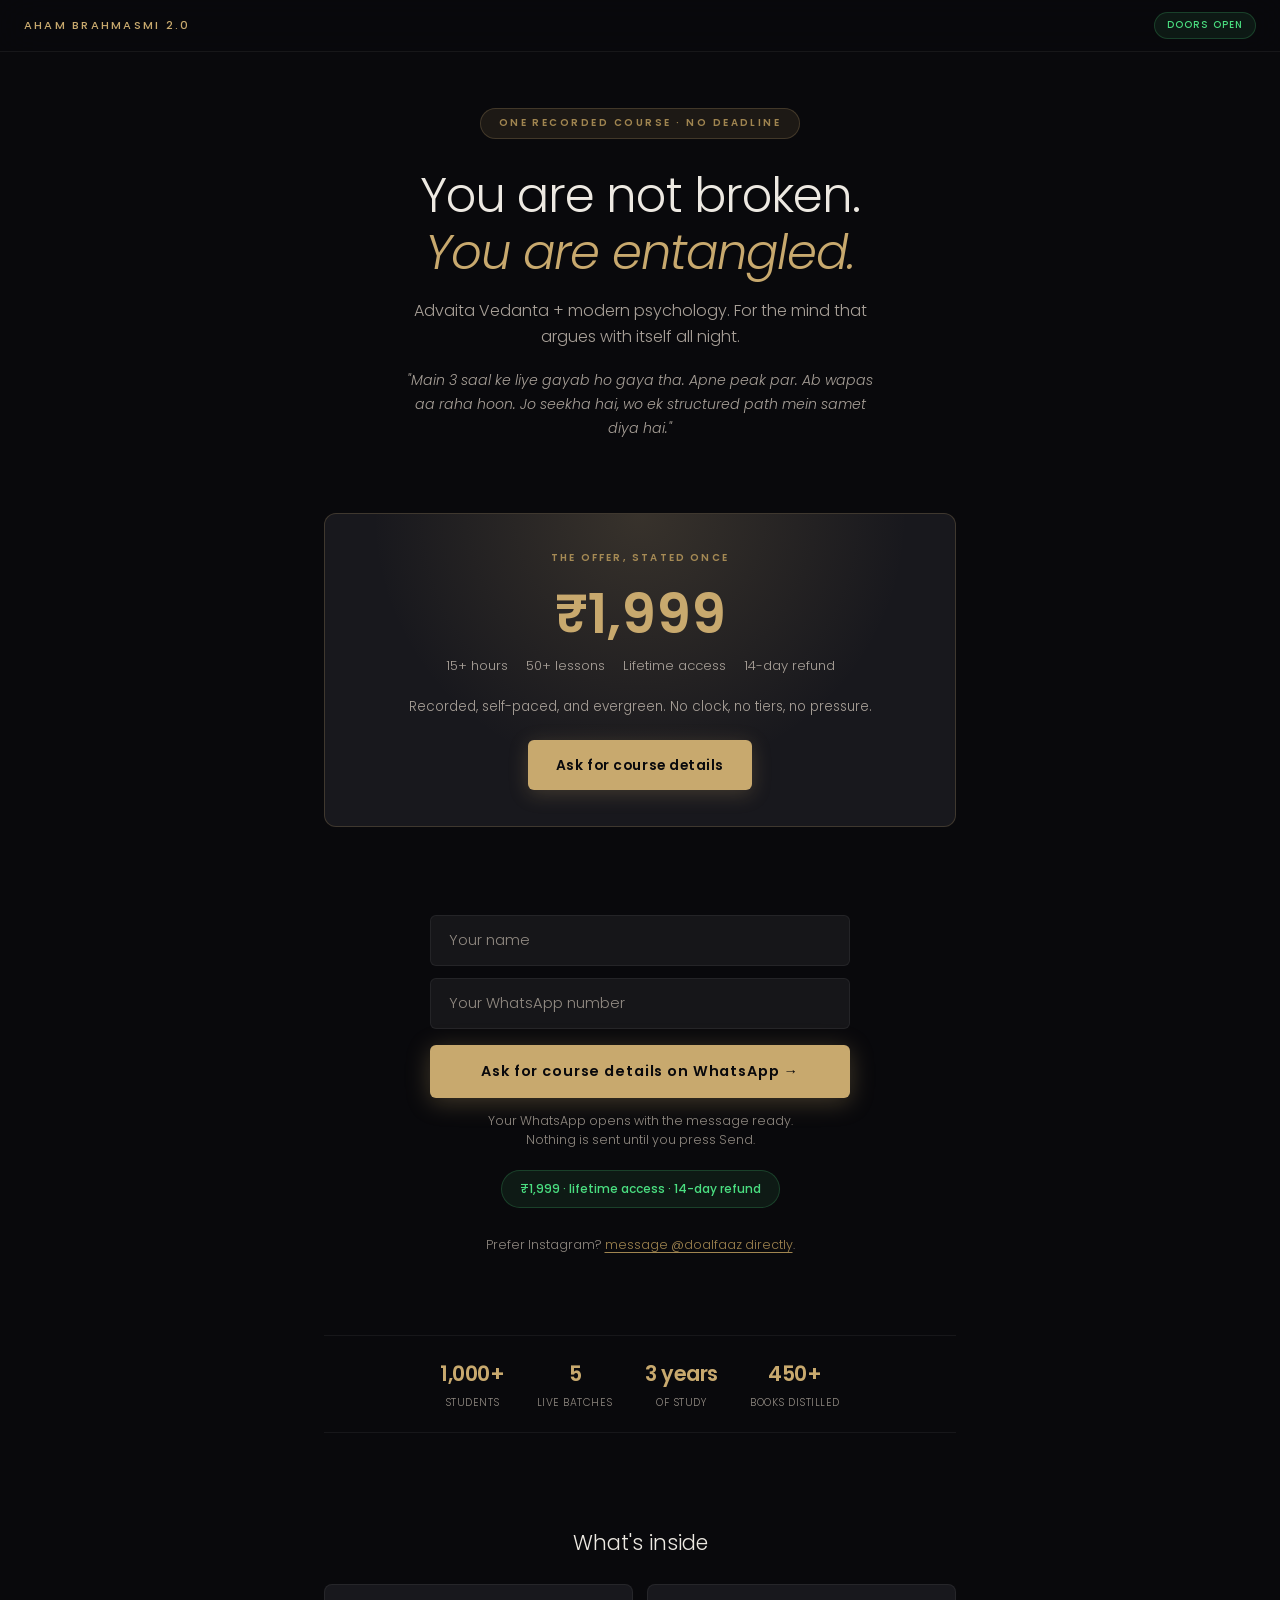
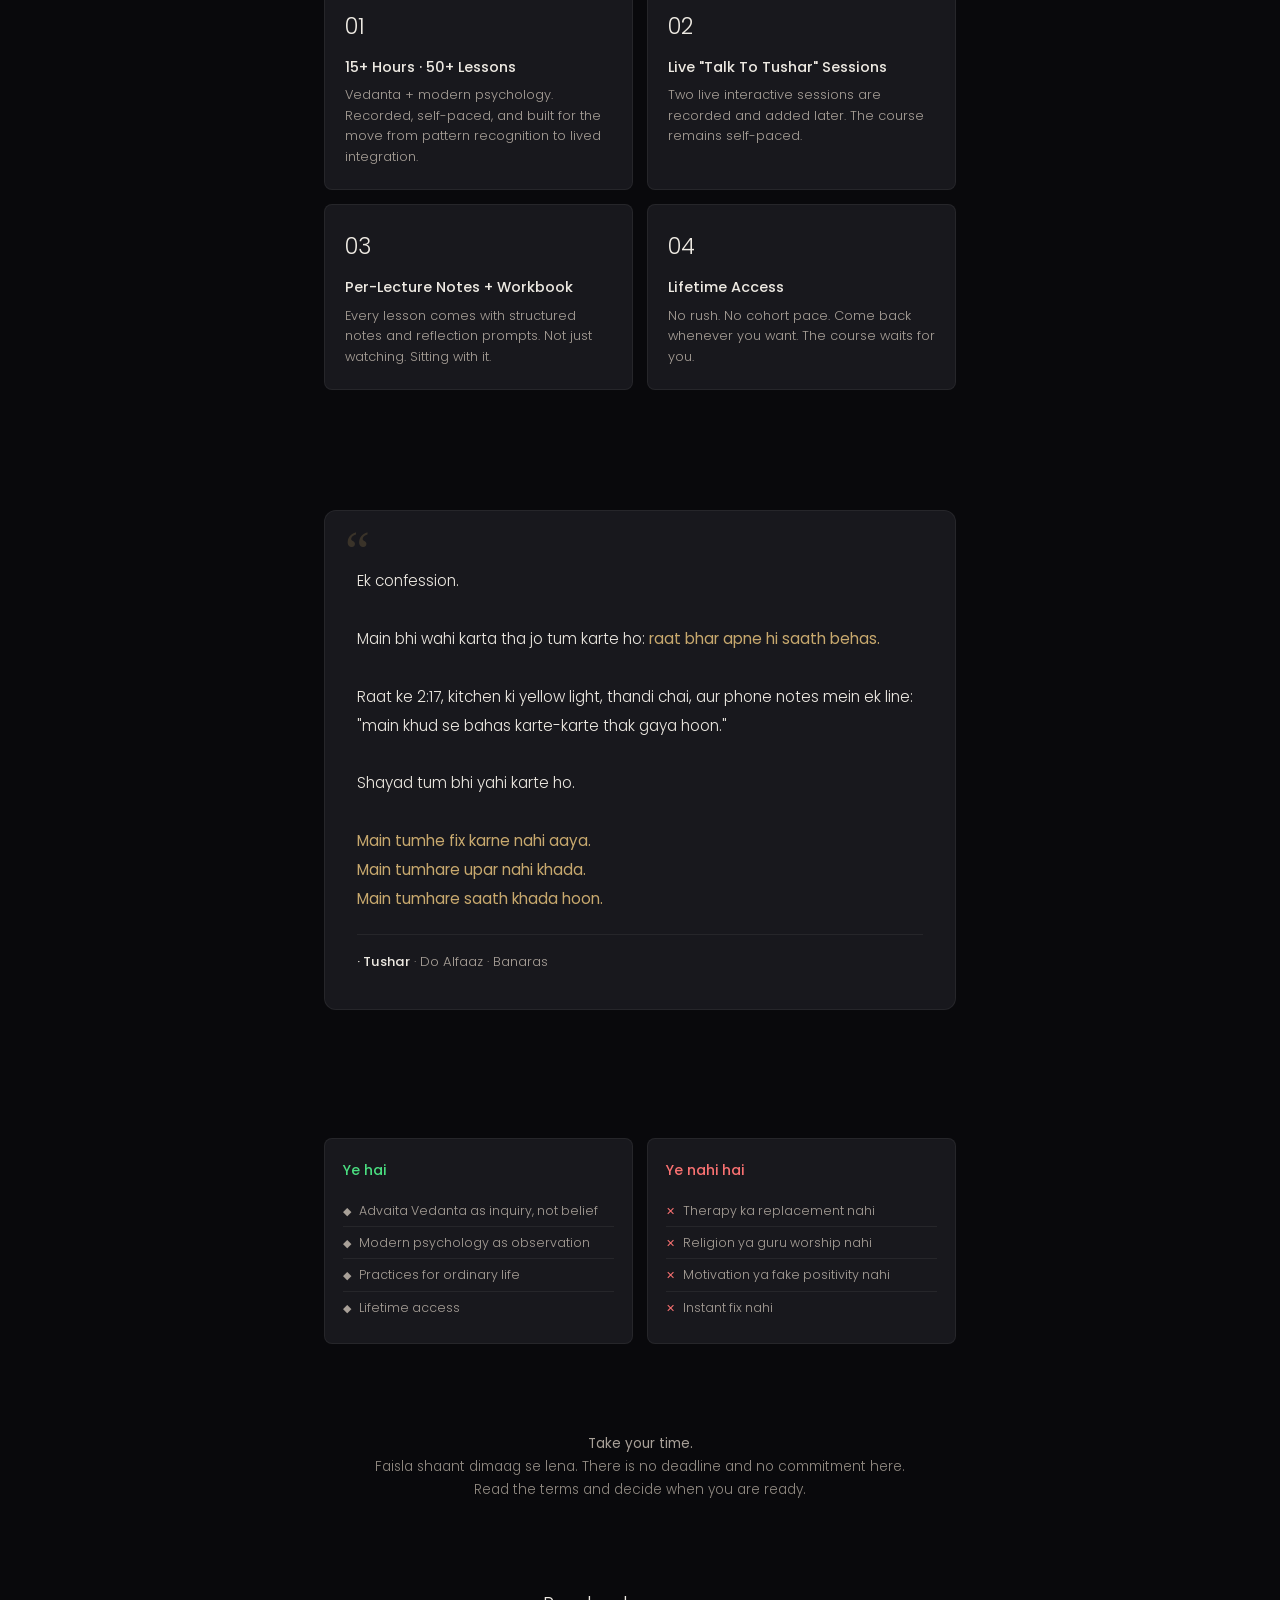
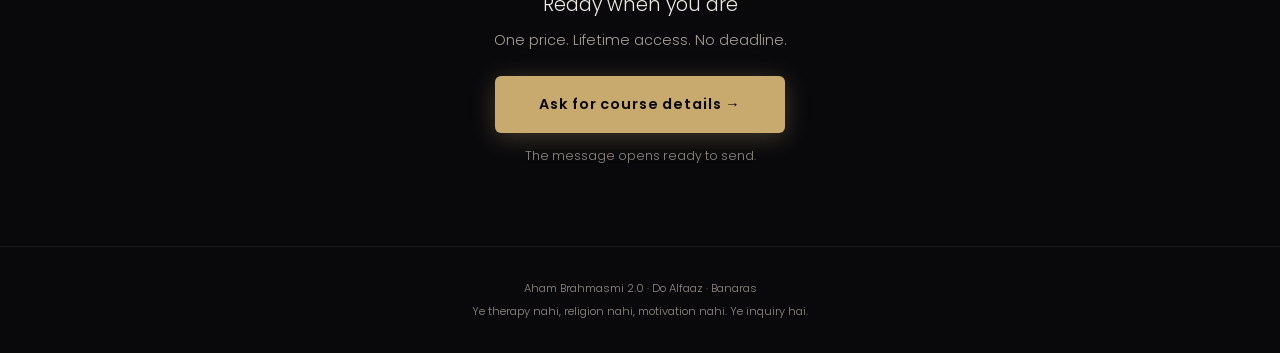
==== ab2-waitlist.html @ df3105c6 "build(phone): sync batch-3 motivation + rail families + hunt fixes from CE build 202609180130 (7ac88" ====
<!DOCTYPE html>
<html lang="en">
<head>
<meta charset="UTF-8">
<meta name="viewport" content="width=device-width, initial-scale=1.0, viewport-fit=cover">
<title>Aham Brahmasmi 2.0 · recorded course</title>
<meta name="description" content="A recorded course on the gap between knowing and doing. ₹1,999 once, lifetime access, 14-day refund, no deadline.">
<meta property="og:type" content="website">
<meta property="og:title" content="Aham Brahmasmi 2.0 · recorded course">
<meta property="og:description" content="A recorded course on the gap between knowing and doing. ₹1,999 once, lifetime access, 14-day refund, no deadline.">
<meta property="og:image" content="https://doalfaaz.github.io/content-review/apple-touch-icon.png">
<meta name="twitter:card" content="summary_large_image">
<meta name="twitter:image" content="https://doalfaaz.github.io/content-review/apple-touch-icon.png">
<meta name="theme-color" content="#09090c">
<link rel="icon" href="favicon.png">
<link rel="apple-touch-icon" href="apple-touch-icon.png">
<link rel="preconnect" href="https://fonts.googleapis.com">
<link rel="preconnect" href="https://fonts.gstatic.com" crossorigin>
<link href="https://fonts.googleapis.com/css2?family=Poppins:wght@300;400;500;600;700&family=Noto+Sans+Devanagari:wght@400;600&display=swap" rel="stylesheet">
<style>
:root {
  --bg: #09090c; --bg2: #0f1014; --bg3: #161619; --bg4: #1c1c21;
  --surface: #18181d; --surface2: #1e1e24;
  --gold: #c8a96e; --gold-dim: #a08550; --gold-pale: #e8d5a8;
  --gold-glow: rgba(200,169,110,0.10); --gold-glow2: rgba(200,169,110,0.18);
  --green: #4ade80; --green-bg: rgba(74,222,128,0.08);
  --text: #ede9e2; --text2: #a8a098; --text3: #918a82;
  --border: rgba(255,255,255,0.06); --border-gold: rgba(200,169,110,0.22);
  --radius: 8px; --radius-lg: 12px;
  --sans: 'Poppins', -apple-system, BlinkMacSystemFont, sans-serif;
}
*, *::before, *::after { box-sizing: border-box; margin: 0; padding: 0; }
html { scroll-behavior: smooth; }
body {
  background: var(--bg); color: var(--text);
  font-family: var(--sans); font-size: 15px; font-weight: 300;
  line-height: 1.7; min-height: 100vh; overflow-x: hidden;
  -webkit-font-smoothing: antialiased;
}
a { color: var(--gold); text-decoration: none; }
.container { max-width: 680px; margin: 0 auto; padding: 0 24px; }

/* NAV */
.nav {
  position: sticky; top: 0; z-index: 100;
  background: rgba(9,9,12,0.92); backdrop-filter: blur(20px) saturate(180%);
  border-bottom: 1px solid var(--border); height: 52px;
  display: flex; align-items: center; justify-content: space-between; padding: 0 24px;
}
.nav-brand { font-size: 0.7rem; font-weight: 500; color: var(--gold); letter-spacing: 0.2em; text-transform: uppercase; }
.nav-status {
  font-size: 0.6rem; font-weight: 500; color: var(--green); letter-spacing: 0.1em;
  text-transform: uppercase; padding: 4px 12px; border: 1px solid rgba(74,222,128,0.2);
  border-radius: 100px; background: var(--green-bg);
}

/* HERO */
.hero { padding: 56px 0 32px; text-align: center; }
.hero-eyebrow {
  display: inline-block; font-size: 0.62rem; font-weight: 600;
  letter-spacing: 0.25em; text-transform: uppercase; color: var(--gold-dim);
  margin-bottom: 28px; padding: 6px 18px; border: 1px solid var(--border-gold);
  border-radius: 100px; background: var(--gold-glow);
}
.hero h1 {
  font-size: clamp(2rem, 5vw, 3rem); font-weight: 300; letter-spacing: -0.02em;
  line-height: 1.2; margin-bottom: 16px;
}
.hero h1 em { font-style: italic; color: var(--gold); }
.hero-sub { font-size: 1rem; color: var(--text2); max-width: 500px; margin: 0 auto 20px; line-height: 1.6; }
.hero-voice {
  font-size: 0.88rem; color: var(--text2); max-width: 480px; margin: 0 auto;
  font-style: italic; line-height: 1.7;
}

/* OFFER */
.offer-section { padding: 40px 0; }
.offer-card {
  background: var(--surface); border: 1px solid var(--border-gold);
  border-radius: var(--radius-lg); padding: 36px 32px; text-align: center;
  position: relative; overflow: hidden;
}
.offer-card::before {
  content: ''; position: absolute; inset: 0;
  background: radial-gradient(ellipse at 50% 0%, var(--gold-glow2) 0%, transparent 60%);
  pointer-events: none;
}
.offer-label {
  font-size: 0.62rem; font-weight: 600; letter-spacing: 0.22em;
  text-transform: uppercase; color: var(--gold-dim); margin-bottom: 20px;
}
.offer-facts { display:flex; flex-wrap:wrap; justify-content:center; gap:8px 18px; position:relative; }
.offer-facts span { color:var(--text2); font-size:.82rem; }
.offer-price { position:relative; margin:6px 0 14px; font-size:clamp(2.2rem,8vw,3.4rem); line-height:1; color:var(--gold); font-weight:600; font-variant-numeric:tabular-nums; }
.offer-note { position:relative; color:var(--text2); font-size:.84rem; margin-top:18px; }
.offer-cta { position:relative; display:inline-flex; align-items:center; justify-content:center; min-height:50px; margin-top:22px; padding:0 28px; border-radius:6px; background:var(--gold); color:var(--bg); font-size:.86rem; font-weight:600; letter-spacing:.04em; box-shadow:0 4px 20px rgba(200,169,110,.24); }
.offer-cta:focus-visible,.cta-main:focus-visible { outline:3px solid var(--gold-pale); outline-offset:3px; }

/* WAITLIST CTA */
.cta-section { padding: 48px 0; text-align: center; }
.cta-main {
  display: inline-block; padding: 16px 44px; background: var(--gold); color: var(--bg);
  font-family: var(--sans); font-size: 0.9rem; font-weight: 600;
  letter-spacing: 0.06em; border: none; border-radius: 6px; cursor: pointer;
  transition: transform 0.15s, box-shadow 0.2s;
  box-shadow: 0 4px 24px rgba(200,169,110,0.3);
  text-decoration: none;
}
.cta-main:hover { transform: translateY(-2px); box-shadow: 0 8px 32px rgba(200,169,110,0.4); opacity: 1; }
.cta-sub { font-size: 0.78rem; color: var(--text3); margin-top: 14px; line-height: 1.5; }
.cta-promise {
  display: inline-flex; align-items: center; gap: 8px; margin-top: 20px;
  padding: 8px 18px; border: 1px solid rgba(74,222,128,0.2);
  border-radius: 100px; background: var(--green-bg);
  font-size: 0.75rem; font-weight: 500; color: var(--green);
}

/* CAPTURE FORM — name + WhatsApp number -> wa.me deep link */
.capture-form { max-width: 420px; margin: 0 auto; display: flex; flex-direction: column; gap: 12px; }
.capture-form input {
  width: 100%; padding: 14px 18px; background: var(--bg3); color: var(--text);
  border: 1px solid var(--border); border-radius: 6px;
  font-family: var(--sans); font-size: 0.92rem; font-weight: 300;
  outline: none; transition: border-color 0.15s;
}
.capture-form input:focus { border-color: var(--gold-dim); }
.capture-form input::placeholder { color: var(--text3); }
.capture-form .cta-main { width: 100%; margin-top: 4px; }
.sr-only { position:absolute; width:1px; height:1px; padding:0; margin:-1px; overflow:hidden; clip:rect(0,0,0,0); white-space:nowrap; border:0; }
.capture-or {
  margin-top: 26px; font-size: 0.78rem; color: var(--text3);
}
.capture-or a { color: var(--gold-dim); text-decoration: underline; text-underline-offset: 3px; }

/* WHAT YOU GET TEASER */
.teaser { padding: 60px 0; }
.teaser-grid { display: grid; grid-template-columns: 1fr 1fr; gap: 14px; margin-top: 24px; }
@media (max-width: 560px) { .teaser-grid { grid-template-columns: 1fr; } }
.teaser-card {
  background: var(--surface); border: 1px solid var(--border);
  border-radius: var(--radius); padding: 22px 20px;
}
.teaser-card .icon { font-size: 1.4rem; margin-bottom: 10px; }
.teaser-card h3 { font-size: 0.9rem; font-weight: 500; margin-bottom: 6px; }
.teaser-card p { font-size: 0.8rem; color: var(--text2); line-height: 1.6; }

/* LETTER (shortened) */
.letter { padding: 60px 0; }
.letter-card {
  background: var(--surface); border: 1px solid var(--border);
  border-radius: var(--radius-lg); padding: 36px 32px;
  position: relative;
}
.letter-card::before {
  content: '\201C'; position: absolute; top: 12px; left: 20px;
  font-size: 3.5rem; color: var(--gold-dim); opacity: 0.25;
  font-family: Georgia, serif; line-height: 1;
}
.letter-text {
  font-size: 0.95rem; line-height: 1.9; color: var(--text);
  white-space: pre-wrap; margin-top: 20px;
}
.letter-text .hl { color: var(--gold); font-weight: 400; }
.letter-sig {
  margin-top: 20px; padding-top: 16px; border-top: 1px solid var(--border);
  font-size: 0.82rem; color: var(--text2);
}
.letter-sig strong { color: var(--text); font-weight: 500; }

/* WHAT IT IS / IS NOT */
.what { padding: 48px 0; }
.what-grid { display: grid; grid-template-columns: 1fr 1fr; gap: 14px; margin-top: 20px; }
@media (max-width: 560px) { .what-grid { grid-template-columns: 1fr; } }
.what-card {
  background: var(--surface); border: 1px solid var(--border);
  border-radius: var(--radius); padding: 20px 18px;
}
.what-card h3 { font-size: 0.88rem; font-weight: 500; margin-bottom: 12px; }
.what-card ul { list-style: none; }
.what-card li {
  font-size: 0.78rem; color: var(--text2); padding: 5px 0;
  border-top: 1px solid var(--border); display: flex; align-items: flex-start; gap: 8px;
}
.what-card li:first-child { border-top: none; }
.what-card .ic { flex-shrink: 0; font-size: 0.7rem; margin-top: 2px; }

/* PROOF */
.proof-row {
  display: flex; justify-content: center; gap: 32px; flex-wrap: wrap;
  margin: 32px 0; padding: 20px 0; border-top: 1px solid var(--border);
  border-bottom: 1px solid var(--border);
}
.proof-item { text-align: center; }
.proof-item .num { font-size: 1.3rem; font-weight: 600; color: var(--gold); letter-spacing: -0.02em; }
.proof-item .lbl { font-size: 0.65rem; color: var(--text3); letter-spacing: 0.05em; text-transform: uppercase; margin-top: 2px; }

/* NO-PRESSURE */
.no-pressure {
  text-align: center; padding: 40px 0;
  font-size: 0.85rem; color: var(--text3); line-height: 1.7;
}
.no-pressure strong { color: var(--text2); font-weight: 400; }

/* FOOTER */
footer {
  padding: 32px 0; text-align: center; border-top: 1px solid var(--border);
  font-size: 0.7rem; color: var(--text3);
}

/* ANIMATIONS */
@keyframes fadeUp { from { opacity: 0; transform: translateY(16px); } to { opacity: 1; transform: translateY(0); } }
.fade-up { animation: fadeUp 0.5s ease-out forwards; }
@keyframes pulse { 0%,100% { opacity: 1; } 50% { opacity: 0.7; } }
.pulse { animation: pulse 2.5s ease-in-out infinite; }

@media (prefers-reduced-motion: reduce) {
  .fade-up, .pulse { animation: none; }
  .cta-main, .teaser-card { transition: none; }
}
</style>
</head>
<body>

<!-- NAV -->
<nav class="nav">
  <div class="nav-brand">Aham Brahmasmi 2.0</div>
  <div class="nav-status">Doors open</div>
</nav>

<!-- HERO -->
<section class="hero">
  <div class="container">
    <div class="hero-eyebrow">One recorded course · no deadline</div>
    <h1>You are not broken.<br><em>You are entangled.</em></h1>
    <p class="hero-sub">Advaita Vedanta + modern psychology. For the mind that argues with itself all night.</p>
  <p class="hero-voice">"Main 3 saal ke liye gayab ho gaya tha. Apne peak par. Ab wapas aa raha hoon. Jo seekha hai, wo ek structured path mein samet diya hai."</p>
  </div>
</section>

<!-- OFFER -->
<section class="offer-section">
  <div class="container">
    <div class="offer-card">
      <div class="offer-label">The offer, stated once</div>
      <div class="offer-price">₹1,999</div>
      <div class="offer-facts"><span>15+ hours</span><span>50+ lessons</span><span>Lifetime access</span><span>14-day refund</span></div>
      <p class="offer-note">Recorded, self-paced, and evergreen. No clock, no tiers, no pressure.</p>
      <a class="offer-cta" href="#join">Ask for course details</a>
    </div>
  </div>
</section>

<!-- MAIN CTA — WhatsApp capture -->
<section class="cta-section" id="join">
  <div class="container">
    <form class="capture-form" id="wlForm" autocomplete="on">
      <label class="sr-only" for="wlName">Your name</label>
      <input type="text" id="wlName" name="name" placeholder="Your name" autocomplete="name" required maxlength="60">
      <label class="sr-only" for="wlNum">Your WhatsApp number</label>
      <input type="tel" id="wlNum" name="whatsapp" placeholder="Your WhatsApp number" autocomplete="tel" inputmode="tel" required maxlength="15">
      <button type="submit" class="cta-main">Ask for course details on WhatsApp →</button>
    </form>
    <p class="cta-sub">Your WhatsApp opens with the message ready.<br>Nothing is sent until you press Send.</p>
    <div class="cta-promise">₹1,999 · lifetime access · 14-day refund</div>
    <p class="capture-or">Prefer Instagram? <a href="https://www.instagram.com/doalfaaz/" target="_blank" rel="noopener">message @doalfaaz directly</a>.</p>
  </div>
</section>

<!-- PROOF -->
<div class="container">
  <div class="proof-row">
    <div class="proof-item"><div class="num">1,000+</div><div class="lbl">Students</div></div>
    <div class="proof-item"><div class="num">5</div><div class="lbl">Live Batches</div></div>
    <div class="proof-item"><div class="num">3 years</div><div class="lbl">Of Study</div></div>
    <div class="proof-item"><div class="num">450+</div><div class="lbl">Books Distilled</div></div>
  </div>
</div>

<!-- WHAT YOU GET (teaser, no price) -->
<section class="teaser">
  <div class="container">
    <div style="text-align:center;margin-bottom:8px">
      <h2 style="font-size:1.3rem;font-weight:300">What's inside</h2>
    </div>
    <div class="teaser-grid">
      <div class="teaser-card">
        <div class="icon" aria-hidden="true">01</div>
        <h3>15+ Hours · 50+ Lessons</h3>
        <p>Vedanta + modern psychology. Recorded, self-paced, and built for the move from pattern recognition to lived integration.</p>
      </div>
      <div class="teaser-card">
        <div class="icon" aria-hidden="true">02</div>
        <h3>Live "Talk To Tushar" Sessions</h3>
        <p>Two live interactive sessions are recorded and added later. The course remains self-paced.</p>
      </div>
      <div class="teaser-card">
        <div class="icon" aria-hidden="true">03</div>
        <h3>Per-Lecture Notes + Workbook</h3>
        <p>Every lesson comes with structured notes and reflection prompts. Not just watching. Sitting with it.</p>
      </div>
      <div class="teaser-card">
        <div class="icon" aria-hidden="true">04</div>
        <h3>Lifetime Access</h3>
        <p>No rush. No cohort pace. Come back whenever you want. The course waits for you.</p>
      </div>
    </div>
  </div>
</section>

<!-- PERSONAL LETTER (shortened) -->
<section class="letter">
  <div class="container">
    <div class="letter-card">
      <div class="letter-text">Ek confession.

Main bhi wahi karta tha jo tum karte ho: <span class="hl">raat bhar apne hi saath behas.</span>

Raat ke 2:17, kitchen ki yellow light, thandi chai, aur phone notes mein ek line:
"main khud se bahas karte-karte thak gaya hoon."

Shayad tum bhi yahi karte ho.

<span class="hl">Main tumhe fix karne nahi aaya.
Main tumhare upar nahi khada.
Main tumhare saath khada hoon.</span></div>
      <div class="letter-sig"><strong>· Tushar</strong> · Do Alfaaz · Banaras</div>
    </div>
  </div>
</section>

<!-- WHAT IT IS / IS NOT -->
<section class="what">
  <div class="container">
    <div class="what-grid">
      <div class="what-card">
        <h3 style="color:var(--green)">Ye hai</h3>
        <ul>
          <li><span class="ic">◆</span> Advaita Vedanta as inquiry, not belief</li>
          <li><span class="ic">◆</span> Modern psychology as observation</li>
          <li><span class="ic">◆</span> Practices for ordinary life</li>
          <li><span class="ic">◆</span> Lifetime access</li>
        </ul>
      </div>
      <div class="what-card">
        <h3 style="color:#f87171">Ye nahi hai</h3>
        <ul>
          <li><span class="ic" style="color:#f87171">✕</span> Therapy ka replacement nahi</li>
          <li><span class="ic" style="color:#f87171">✕</span> Religion ya guru worship nahi</li>
          <li><span class="ic" style="color:#f87171">✕</span> Motivation ya fake positivity nahi</li>
          <li><span class="ic" style="color:#f87171">✕</span> Instant fix nahi</li>
        </ul>
      </div>
    </div>
  </div>
</section>

<!-- NO PRESSURE -->
<div class="no-pressure">
  <div class="container">
    <strong>Take your time.</strong><br>
    Faisla shaant dimaag se lena. There is no deadline and no commitment here.<br>
    Read the terms and decide when you are ready.
  </div>
</div>

<!-- FINAL CTA -->
<section class="cta-section" style="padding-bottom:80px">
  <div class="container">
    <h2 style="font-size:1.2rem;font-weight:300;margin-bottom:6px">Ready when you are</h2>
    <p style="color:var(--text2);margin-bottom:24px;font-size:0.9rem">One price. Lifetime access. No deadline.</p>
    <a href="#join" class="cta-main">Ask for course details →</a>
    <p class="cta-sub">The message opens ready to send.</p>
  </div>
</section>

<footer>
  <div class="container">
    <p>Aham Brahmasmi 2.0 · Do Alfaaz · Banaras</p>
    <p style="margin-top:4px">Ye therapy nahi, religion nahi, motivation nahi. Ye inquiry hai.</p>
  </div>
</footer>

<script>
(function(){
  "use strict";


  // WhatsApp capture: name + number -> wa.me deep link.
  // The visitor's own WhatsApp opens with the join message pre-filled to
  // Tushar's number; hitting send delivers name + number in one message.
  // This local-first handoff opens WhatsApp; nothing is sent until the visitor submits it.
  var WL_NUMBER = '919179222991'; // Tushar's WhatsApp in international wa.me format
  var form = document.getElementById('wlForm');
  if (form) {
    form.addEventListener('submit', function(e){
      e.preventDefault();
      var name = (document.getElementById('wlName').value || '').trim();
      var num  = (document.getElementById('wlNum').value || '').replace(/[^\d]/g, '');
      if (num.length < 10) { document.getElementById('wlNum').focus(); return; }
      var msg = 'Interested in Aham Brahmasmi 2.0\n'
              + 'Name: ' + name + '\n'
              + 'WhatsApp: ' + num + '\n\n'
              + 'Please send me the course details.';
      window.location.href = 'https://wa.me/' + WL_NUMBER + '?text=' + encodeURIComponent(msg);
    });
  }

})();
</script>
</body>
</html>
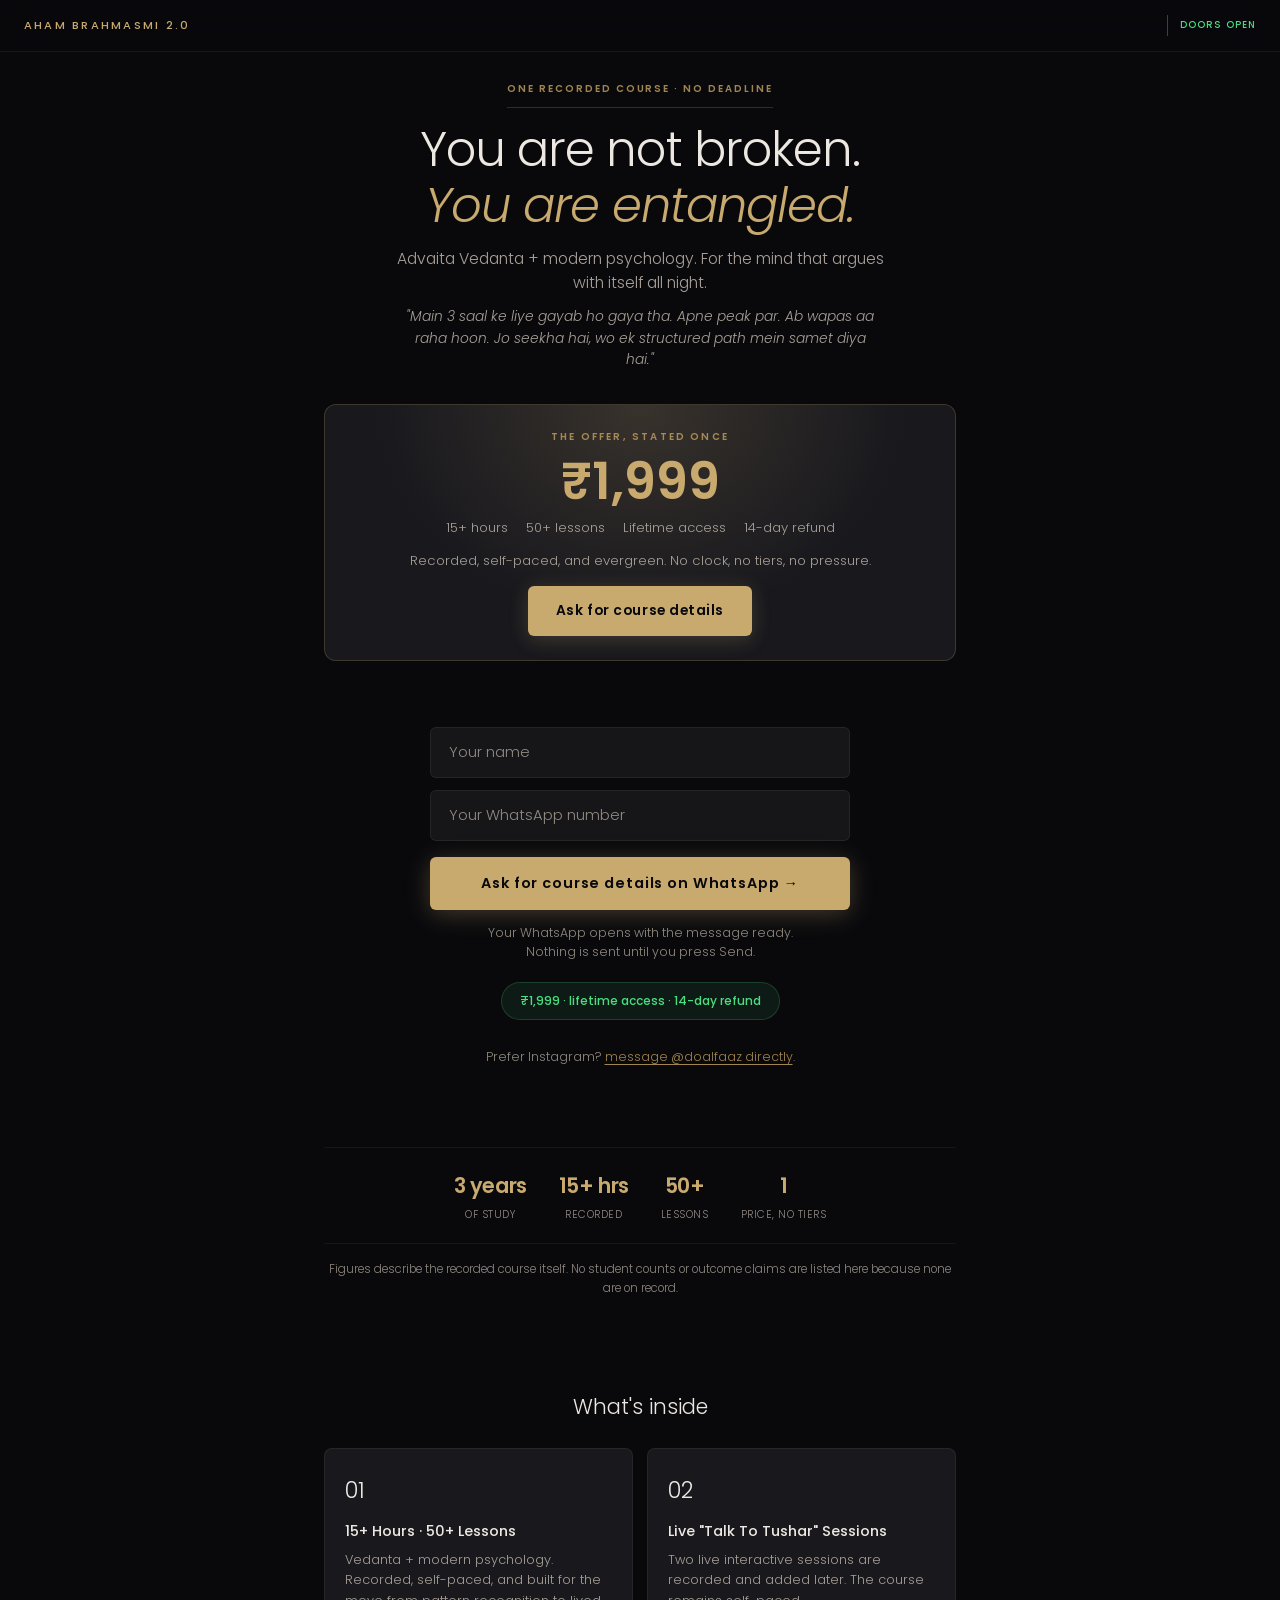
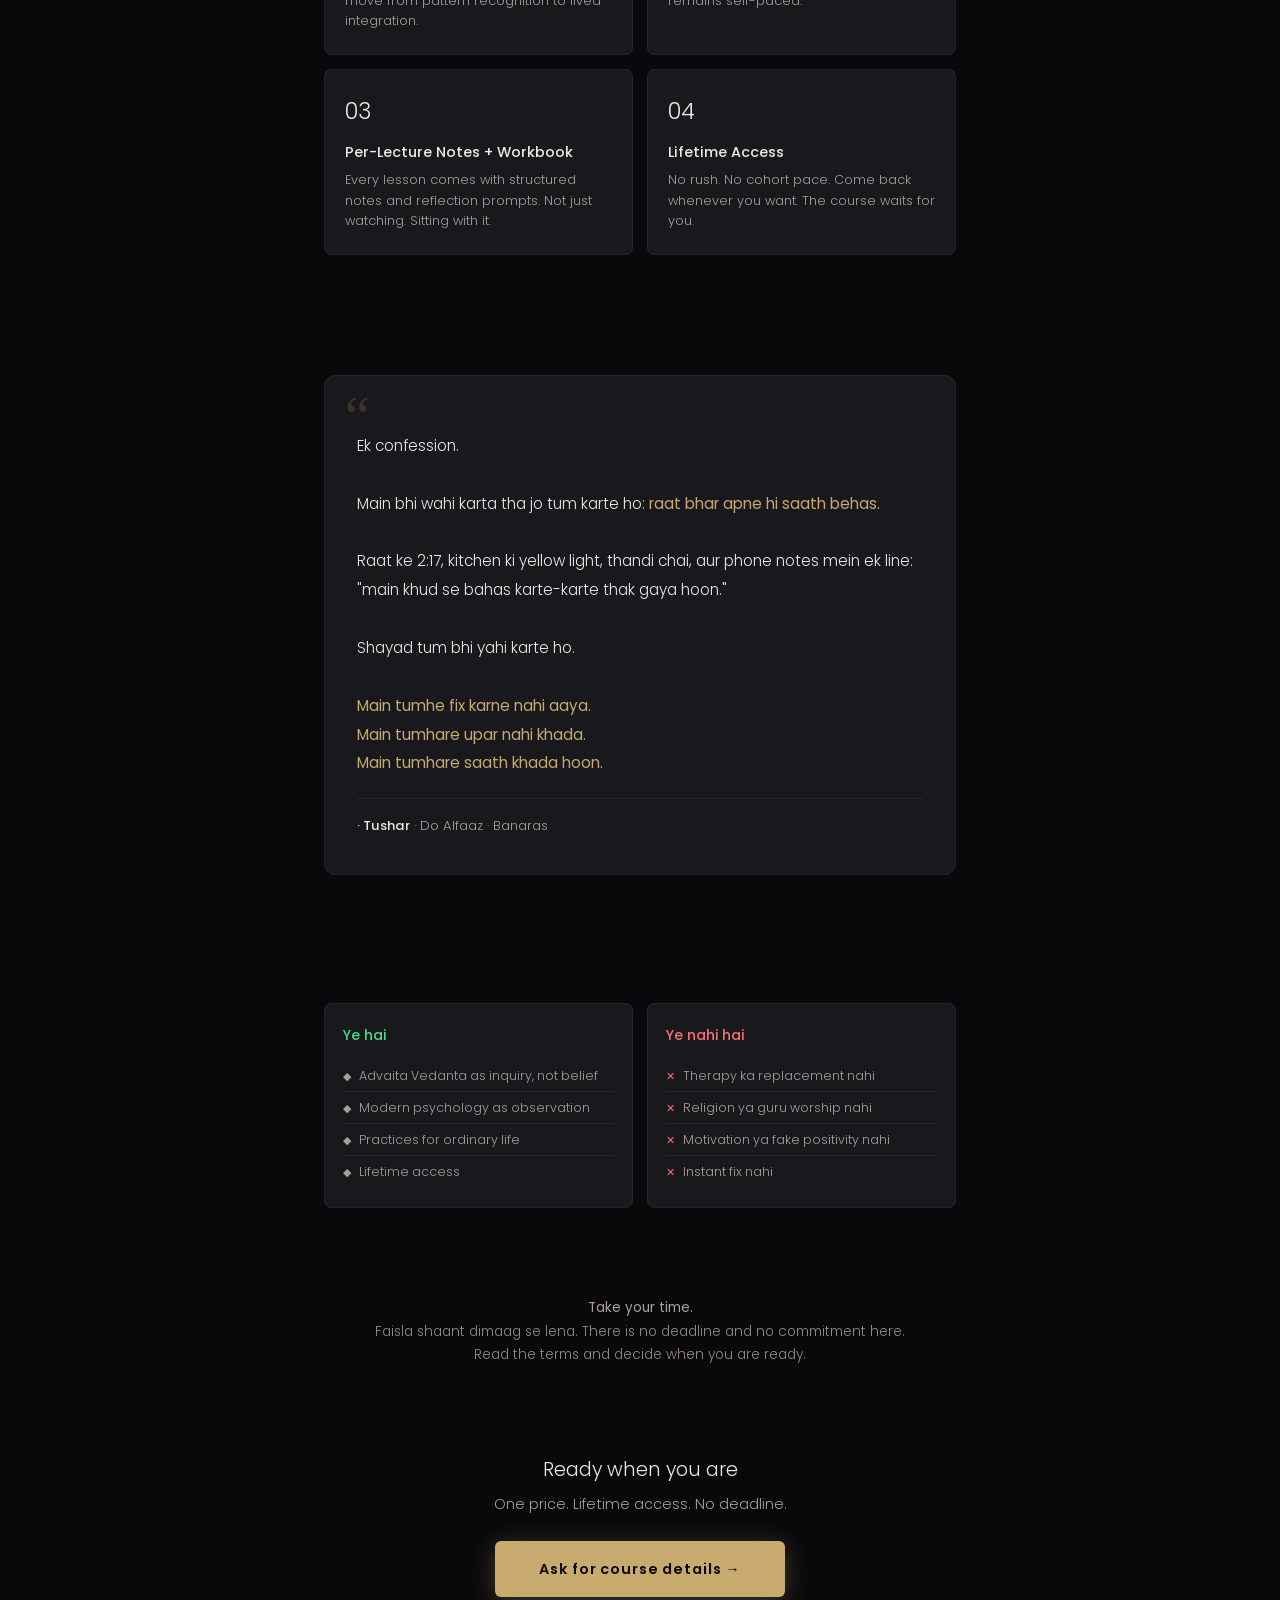
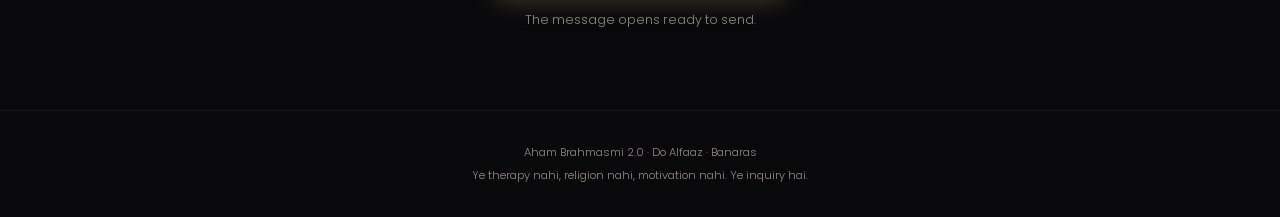
==== commit 1c4580dc: "fix: restore quiet chrome, focus ring, first-fold action, and honest proof row on waitlist Two prior" ====
--- a/ab2-waitlist.html
+++ b/ab2-waitlist.html
@@ -50,34 +50,34 @@
 .nav-brand { font-size: 0.7rem; font-weight: 500; color: var(--gold); letter-spacing: 0.2em; text-transform: uppercase; }
 .nav-status {
   font-size: 0.6rem; font-weight: 500; color: var(--green); letter-spacing: 0.1em;
-  text-transform: uppercase; padding: 4px 12px; border: 1px solid rgba(74,222,128,0.2);
-  border-radius: 100px; background: var(--green-bg);
+  text-transform: uppercase; padding: 2px 0 2px 12px; border-left: 1px solid rgba(74,222,128,0.35);
+  background: transparent;
 }
 
 /* HERO */
-.hero { padding: 56px 0 32px; text-align: center; }
+.hero { padding: 22px 0 16px; text-align: center; }
 .hero-eyebrow {
   display: inline-block; font-size: 0.62rem; font-weight: 600;
-  letter-spacing: 0.25em; text-transform: uppercase; color: var(--gold-dim);
-  margin-bottom: 28px; padding: 6px 18px; border: 1px solid var(--border-gold);
-  border-radius: 100px; background: var(--gold-glow);
+  letter-spacing: 0.2em; text-transform: uppercase; color: var(--gold-dim);
+  margin-bottom: 14px; padding: 0 0 9px; border-bottom: 1px solid var(--border-gold);
+  background: transparent;
 }
 .hero h1 {
   font-size: clamp(2rem, 5vw, 3rem); font-weight: 300; letter-spacing: -0.02em;
-  line-height: 1.2; margin-bottom: 16px;
+  line-height: 1.18; margin-bottom: 12px;
 }
 .hero h1 em { font-style: italic; color: var(--gold); }
-.hero-sub { font-size: 1rem; color: var(--text2); max-width: 500px; margin: 0 auto 20px; line-height: 1.6; }
+.hero-sub { font-size: 0.98rem; color: var(--text2); max-width: 500px; margin: 0 auto 12px; line-height: 1.5; }
 .hero-voice {
-  font-size: 0.88rem; color: var(--text2); max-width: 480px; margin: 0 auto;
-  font-style: italic; line-height: 1.7;
+  font-size: 0.86rem; color: var(--text2); max-width: 480px; margin: 0 auto;
+  font-style: italic; line-height: 1.55;
 }
 
 /* OFFER */
-.offer-section { padding: 40px 0; }
+.offer-section { padding: 18px 0; }
 .offer-card {
   background: var(--surface); border: 1px solid var(--border-gold);
-  border-radius: var(--radius-lg); padding: 36px 32px; text-align: center;
+  border-radius: var(--radius-lg); padding: 24px 26px; text-align: center;
   position: relative; overflow: hidden;
 }
 .offer-card::before {
@@ -87,14 +87,15 @@
 }
 .offer-label {
   font-size: 0.62rem; font-weight: 600; letter-spacing: 0.22em;
-  text-transform: uppercase; color: var(--gold-dim); margin-bottom: 20px;
+  text-transform: uppercase; color: var(--gold-dim); margin-bottom: 10px;
 }
 .offer-facts { display:flex; flex-wrap:wrap; justify-content:center; gap:8px 18px; position:relative; }
 .offer-facts span { color:var(--text2); font-size:.82rem; }
-.offer-price { position:relative; margin:6px 0 14px; font-size:clamp(2.2rem,8vw,3.4rem); line-height:1; color:var(--gold); font-weight:600; font-variant-numeric:tabular-nums; }
-.offer-note { position:relative; color:var(--text2); font-size:.84rem; margin-top:18px; }
-.offer-cta { position:relative; display:inline-flex; align-items:center; justify-content:center; min-height:50px; margin-top:22px; padding:0 28px; border-radius:6px; background:var(--gold); color:var(--bg); font-size:.86rem; font-weight:600; letter-spacing:.04em; box-shadow:0 4px 20px rgba(200,169,110,.24); }
+.offer-price { position:relative; margin:4px 0 10px; font-size:clamp(2.1rem,7vw,3.2rem); line-height:1; color:var(--gold); font-weight:600; font-variant-numeric:tabular-nums; }
+.offer-note { position:relative; color:var(--text2); font-size:.83rem; margin-top:10px; }
+.offer-cta { position:relative; display:inline-flex; align-items:center; justify-content:center; min-height:50px; margin-top:14px; padding:0 28px; border-radius:6px; background:var(--gold); color:var(--bg); font-size:.86rem; font-weight:600; letter-spacing:.04em; box-shadow:0 4px 20px rgba(200,169,110,.24); }
 .offer-cta:focus-visible,.cta-main:focus-visible { outline:3px solid var(--gold-pale); outline-offset:3px; }
+@media (max-width: 560px) { .offer-cta { display:flex; width:100%; } }
 
 /* WAITLIST CTA */
 .cta-section { padding: 48px 0; text-align: center; }
@@ -124,6 +125,7 @@
   outline: none; transition: border-color 0.15s;
 }
 .capture-form input:focus { border-color: var(--gold-dim); }
+.capture-form input:focus-visible { outline:3px solid var(--gold-pale); outline-offset:2px; border-color:var(--gold); }
 .capture-form input::placeholder { color: var(--text3); }
 .capture-form .cta-main { width: 100%; margin-top: 4px; }
 .sr-only { position:absolute; width:1px; height:1px; padding:0; margin:-1px; overflow:hidden; clip:rect(0,0,0,0); white-space:nowrap; border:0; }
@@ -193,6 +195,7 @@
 .proof-item { text-align: center; }
 .proof-item .num { font-size: 1.3rem; font-weight: 600; color: var(--gold); letter-spacing: -0.02em; }
 .proof-item .lbl { font-size: 0.65rem; color: var(--text3); letter-spacing: 0.05em; text-transform: uppercase; margin-top: 2px; }
+.proof-note { text-align: center; font-size: 0.72rem; color: var(--text3); line-height: 1.6; margin: -16px 0 32px; }
 
 /* NO-PRESSURE */
 .no-pressure {
@@ -269,11 +272,12 @@
 <!-- PROOF -->
 <div class="container">
   <div class="proof-row">
-    <div class="proof-item"><div class="num">1,000+</div><div class="lbl">Students</div></div>
-    <div class="proof-item"><div class="num">5</div><div class="lbl">Live Batches</div></div>
     <div class="proof-item"><div class="num">3 years</div><div class="lbl">Of Study</div></div>
-    <div class="proof-item"><div class="num">450+</div><div class="lbl">Books Distilled</div></div>
-  </div>
+    <div class="proof-item"><div class="num">15+ hrs</div><div class="lbl">Recorded</div></div>
+    <div class="proof-item"><div class="num">50+</div><div class="lbl">Lessons</div></div>
+    <div class="proof-item"><div class="num">1</div><div class="lbl">Price, No Tiers</div></div>
+  </div>
+  <p class="proof-note">Figures describe the recorded course itself. No student counts or outcome claims are listed here because none are on record.</p>
 </div>
 
 <!-- WHAT YOU GET (teaser, no price) -->
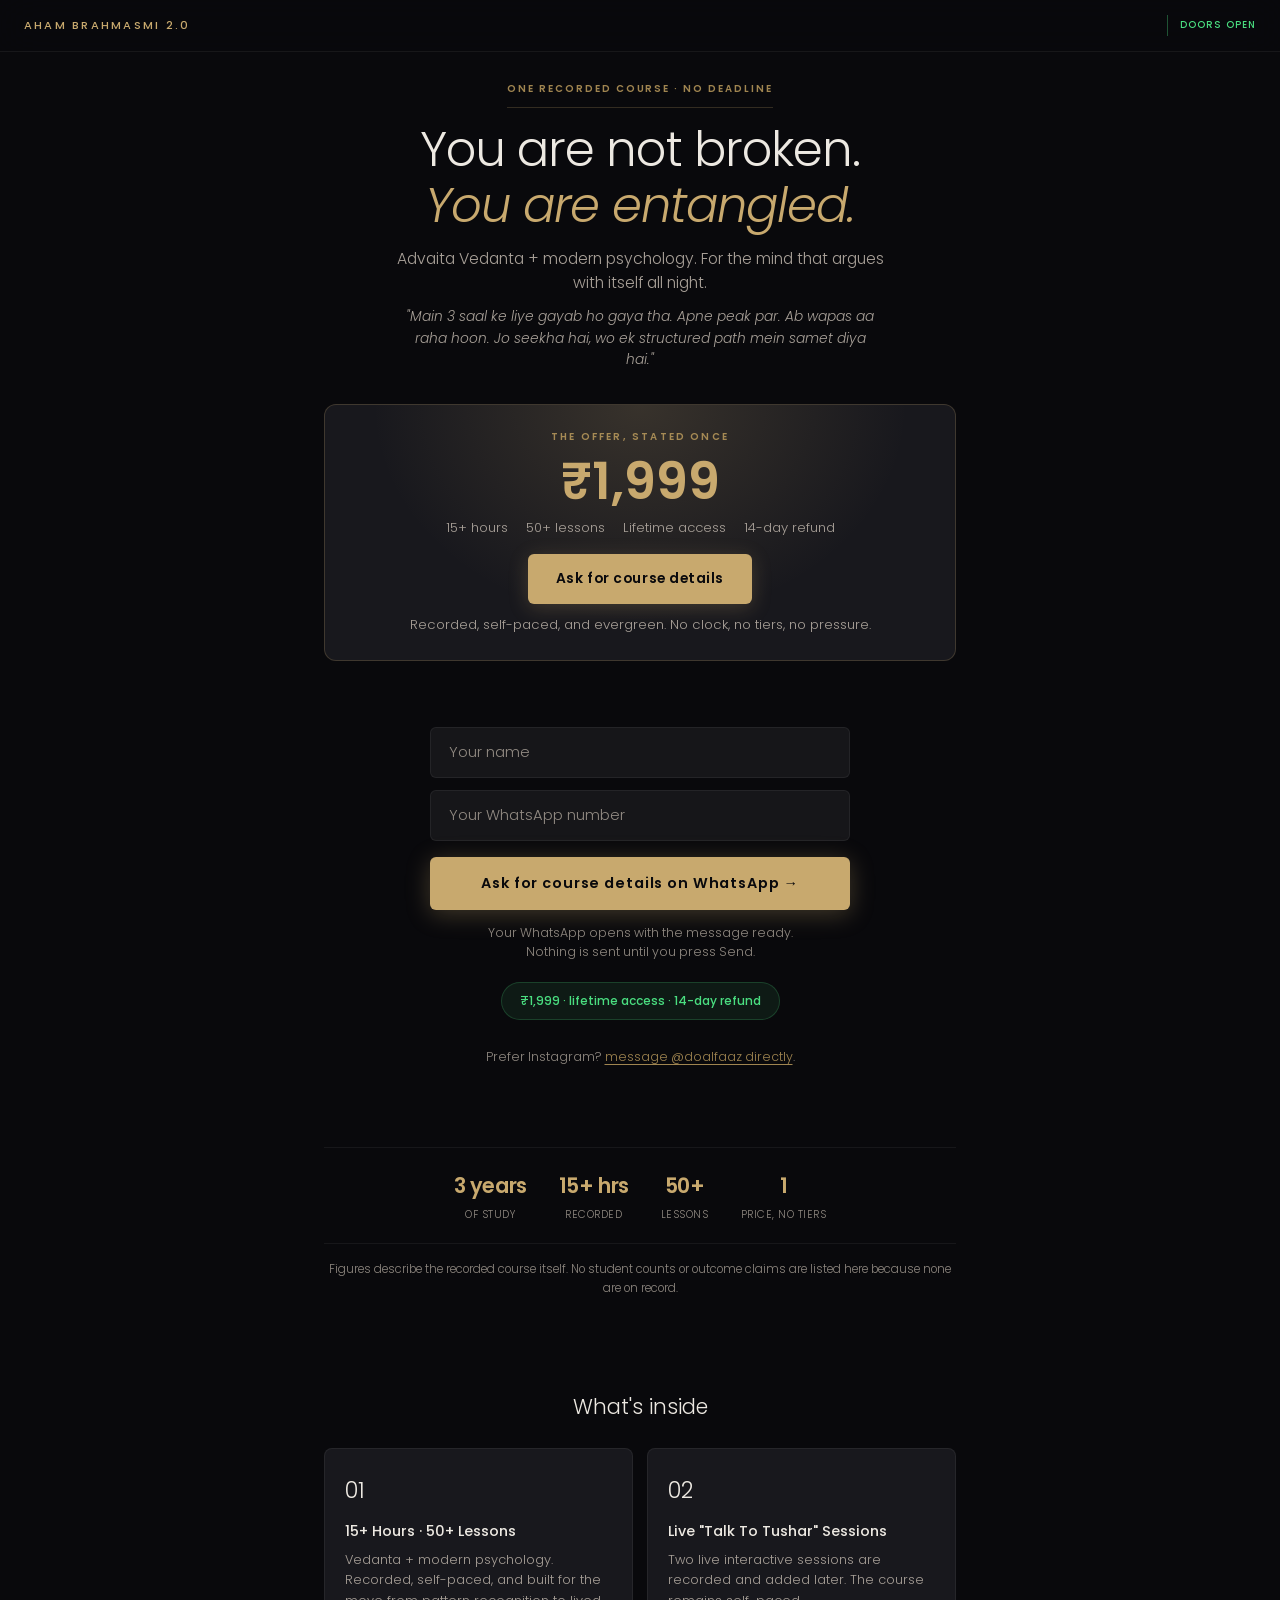
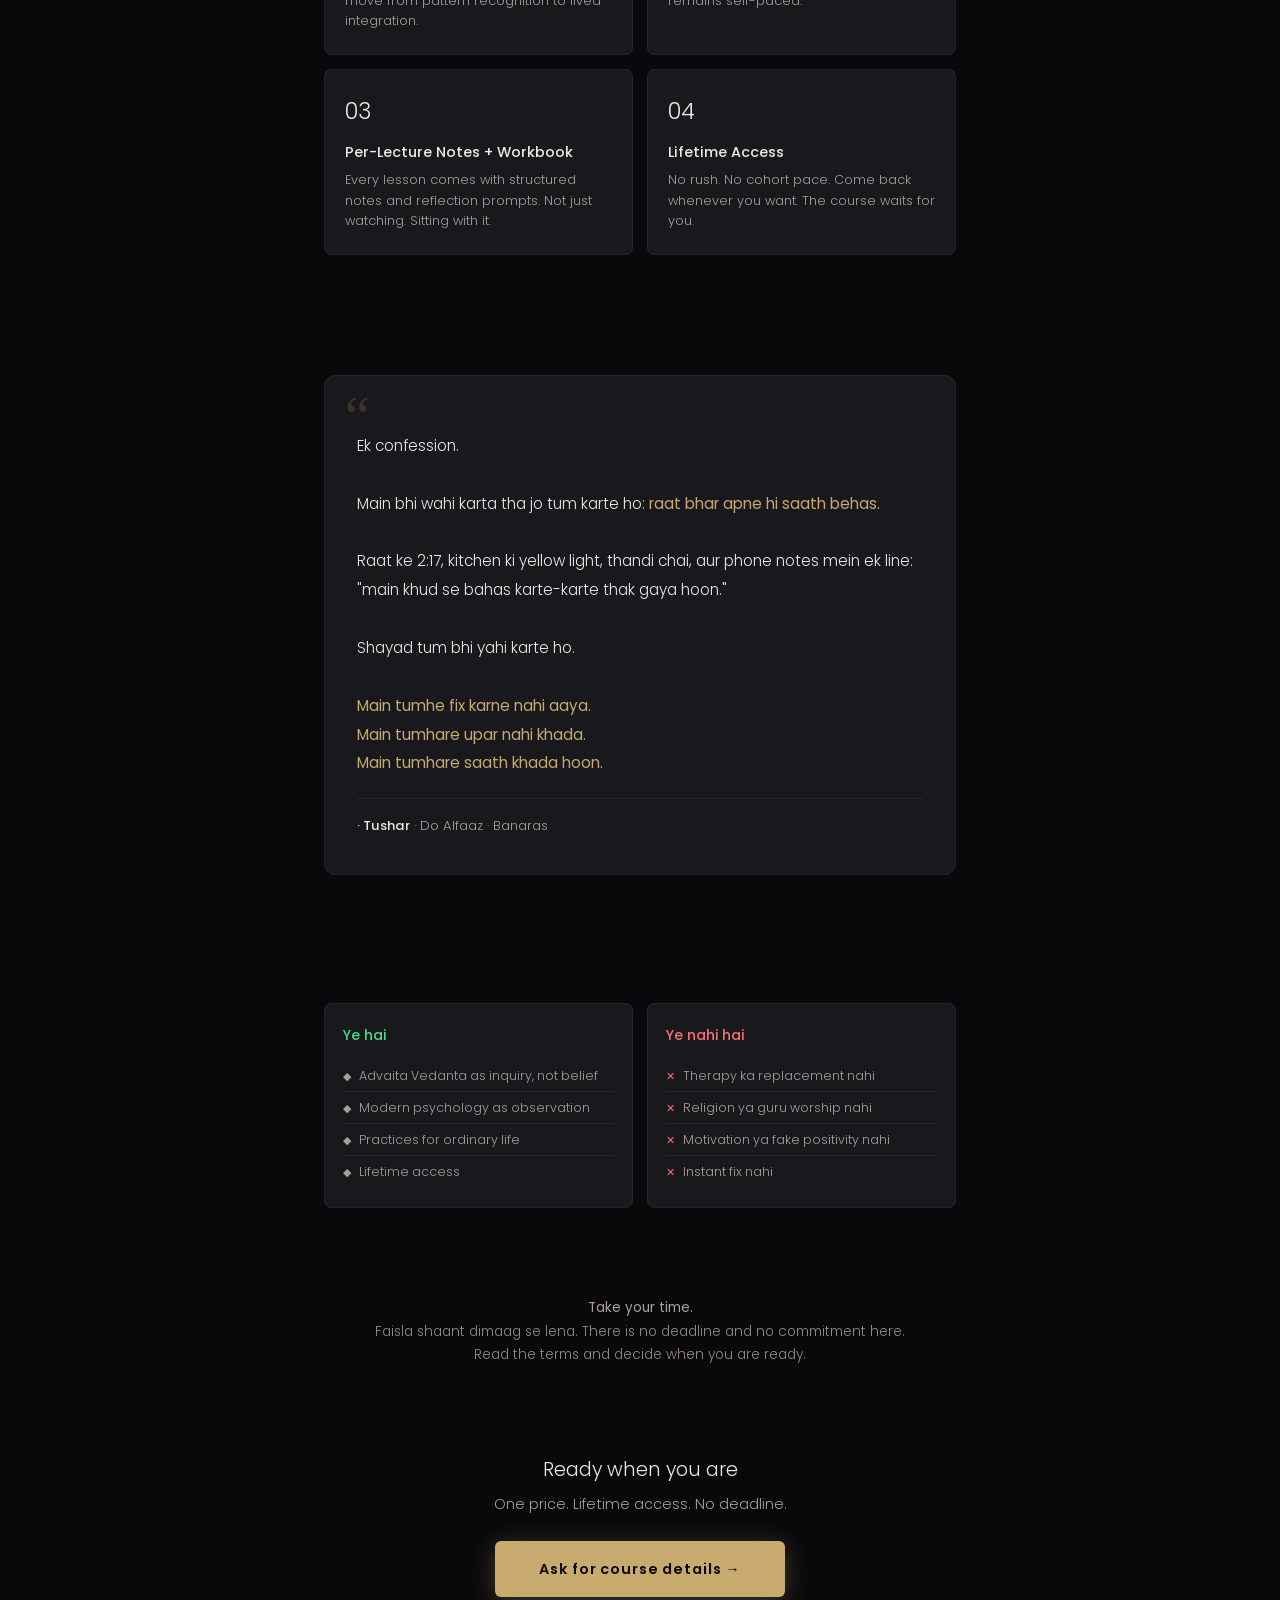
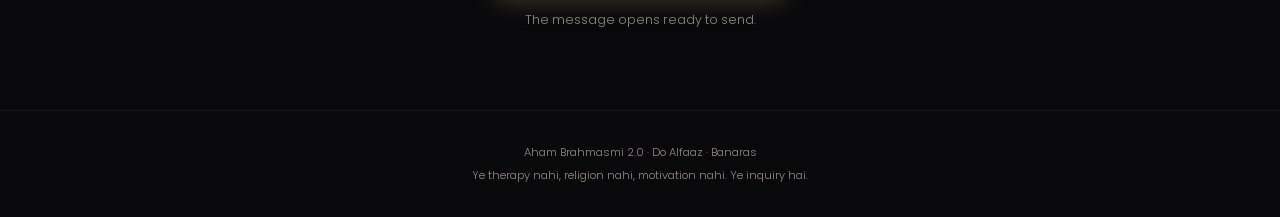
==== commit cde9a0af: "fix(waitlist): keep the primary action above the fold on 320px phones Measured live at 320x700 on 20" ====
--- a/ab2-waitlist.html
+++ b/ab2-waitlist.html
@@ -96,6 +96,33 @@
 .offer-cta { position:relative; display:inline-flex; align-items:center; justify-content:center; min-height:50px; margin-top:14px; padding:0 28px; border-radius:6px; background:var(--gold); color:var(--bg); font-size:.86rem; font-weight:600; letter-spacing:.04em; box-shadow:0 4px 20px rgba(200,169,110,.24); }
 .offer-cta:focus-visible,.cta-main:focus-visible { outline:3px solid var(--gold-pale); outline-offset:3px; }
 @media (max-width: 560px) { .offer-cta { display:flex; width:100%; } }
+/* Small phones (320-360px): the hero stack plus a 24px-padded offer card pushed the CTA
+   to top=727px, i.e. BELOW a real 390x700 fold — measured live at 320x700 on
+   2026-09-18. Tighten the padding and the hero rhythm so the primary action stays
+   reachable without a scroll. The action must never be the thing that falls off. */
+@media (max-width: 360px) {
+  .offer-section { padding: 12px 0; }
+  .offer-card { padding: 18px 18px; }
+  .offer-price { margin: 2px 0 8px; }
+  .hero { padding-top: 4px; }
+  .hero-sub { margin-bottom: 9px; }
+  .hero-voice { font-size: 0.82rem; line-height: 1.45; }
+}
+/* Very short screens (<=600px tall, e.g. 320x568 SE): the hero stack alone is ~390px,
+   so the whole offer has to compress to keep the action above such a fold. The action
+   leads; supporting prose follows it rather than pushing it down. */
+@media (max-height: 600px) and (max-width: 400px) {
+  .hero { padding: 26px 0 20px; }
+  .hero h1 { font-size: clamp(1.7rem, 7.6vw, 2.1rem); margin-bottom: 8px; }
+  .hero-sub { font-size: 0.9rem; margin-bottom: 7px; }
+  .hero-voice { font-size: 0.78rem; line-height: 1.4; }
+  .offer-section { padding: 8px 0; }
+  .offer-card { padding: 14px 16px; }
+  .offer-price { font-size: clamp(1.8rem, 9vw, 2.3rem); margin: 2px 0 6px; }
+  .offer-facts { gap: 6px 14px; }
+  .offer-note { font-size: 0.82rem; }
+  .offer-cta { margin-top: 10px; min-height: 46px; }
+}
 
 /* WAITLIST CTA */
 .cta-section { padding: 48px 0; text-align: center; }
@@ -247,8 +274,8 @@
       <div class="offer-label">The offer, stated once</div>
       <div class="offer-price">₹1,999</div>
       <div class="offer-facts"><span>15+ hours</span><span>50+ lessons</span><span>Lifetime access</span><span>14-day refund</span></div>
+      <a class="offer-cta" href="#join">Ask for course details</a>
       <p class="offer-note">Recorded, self-paced, and evergreen. No clock, no tiers, no pressure.</p>
-      <a class="offer-cta" href="#join">Ask for course details</a>
     </div>
   </div>
 </section>
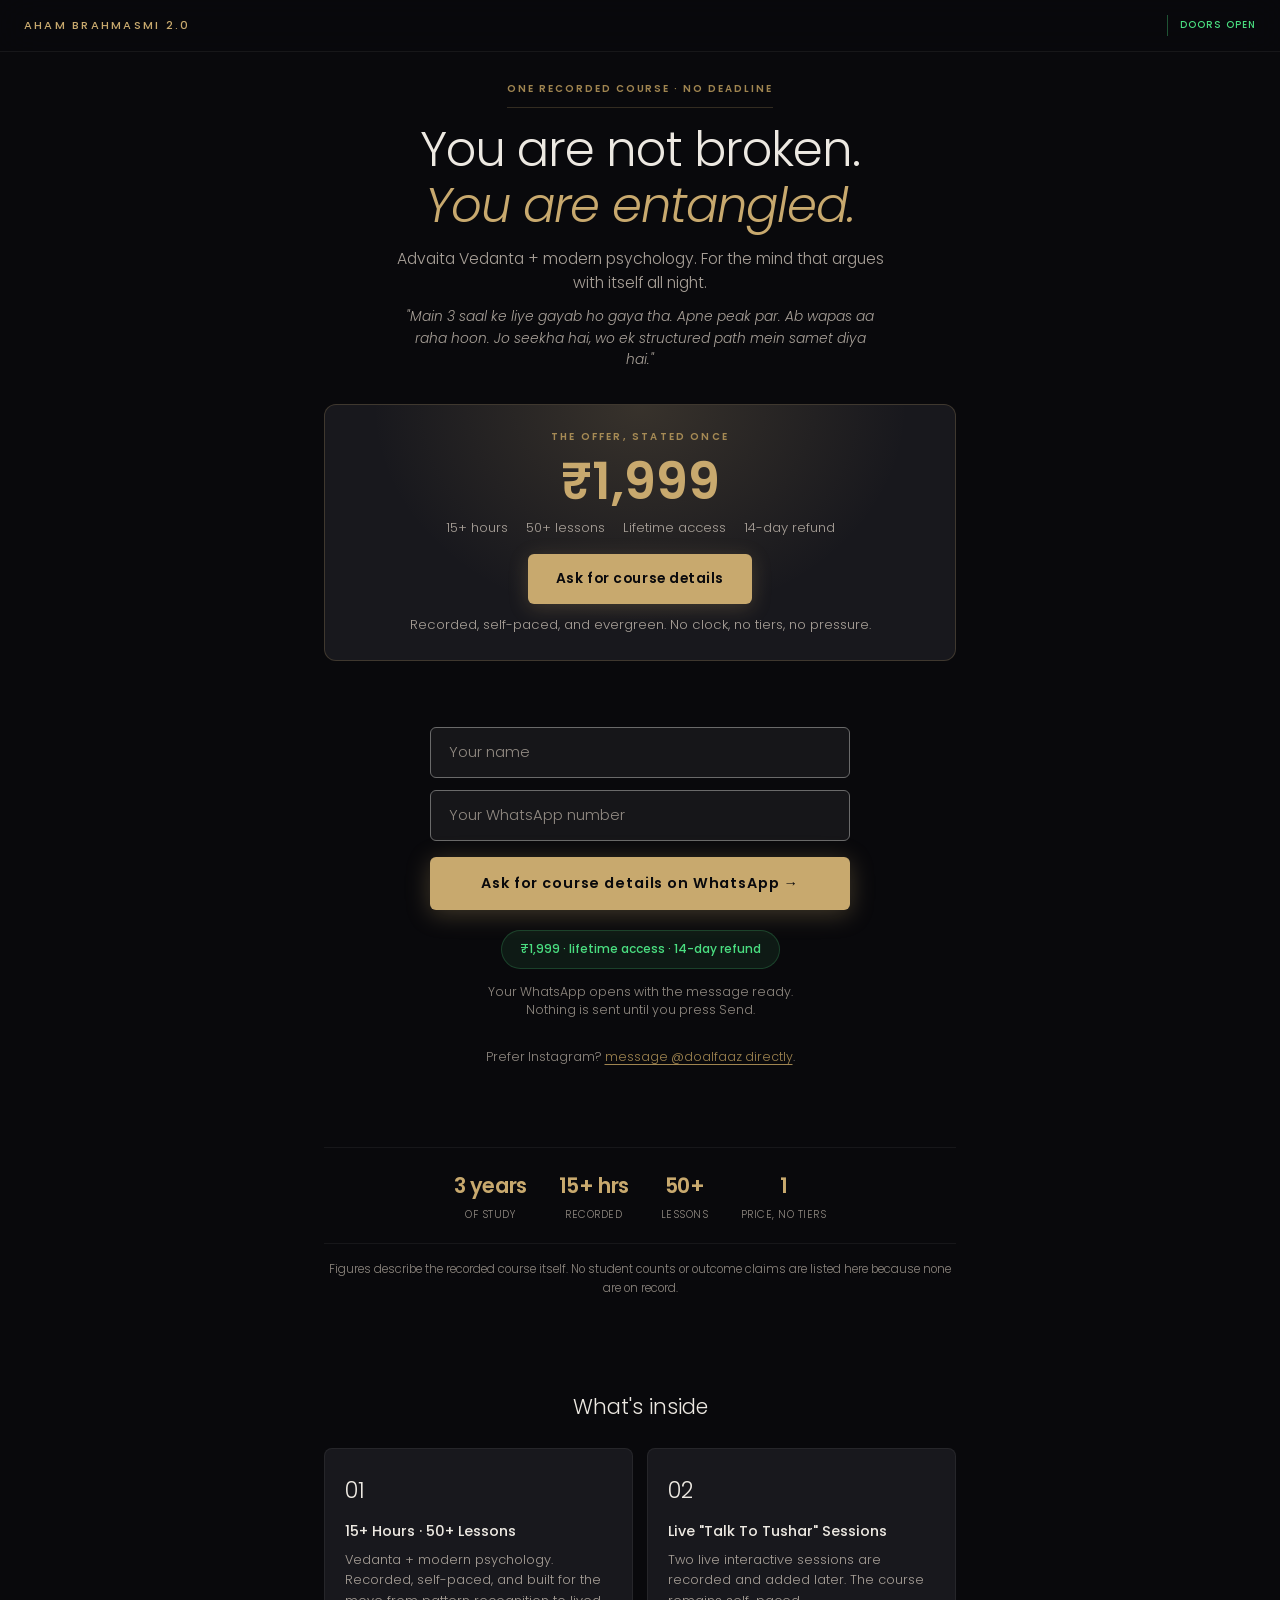
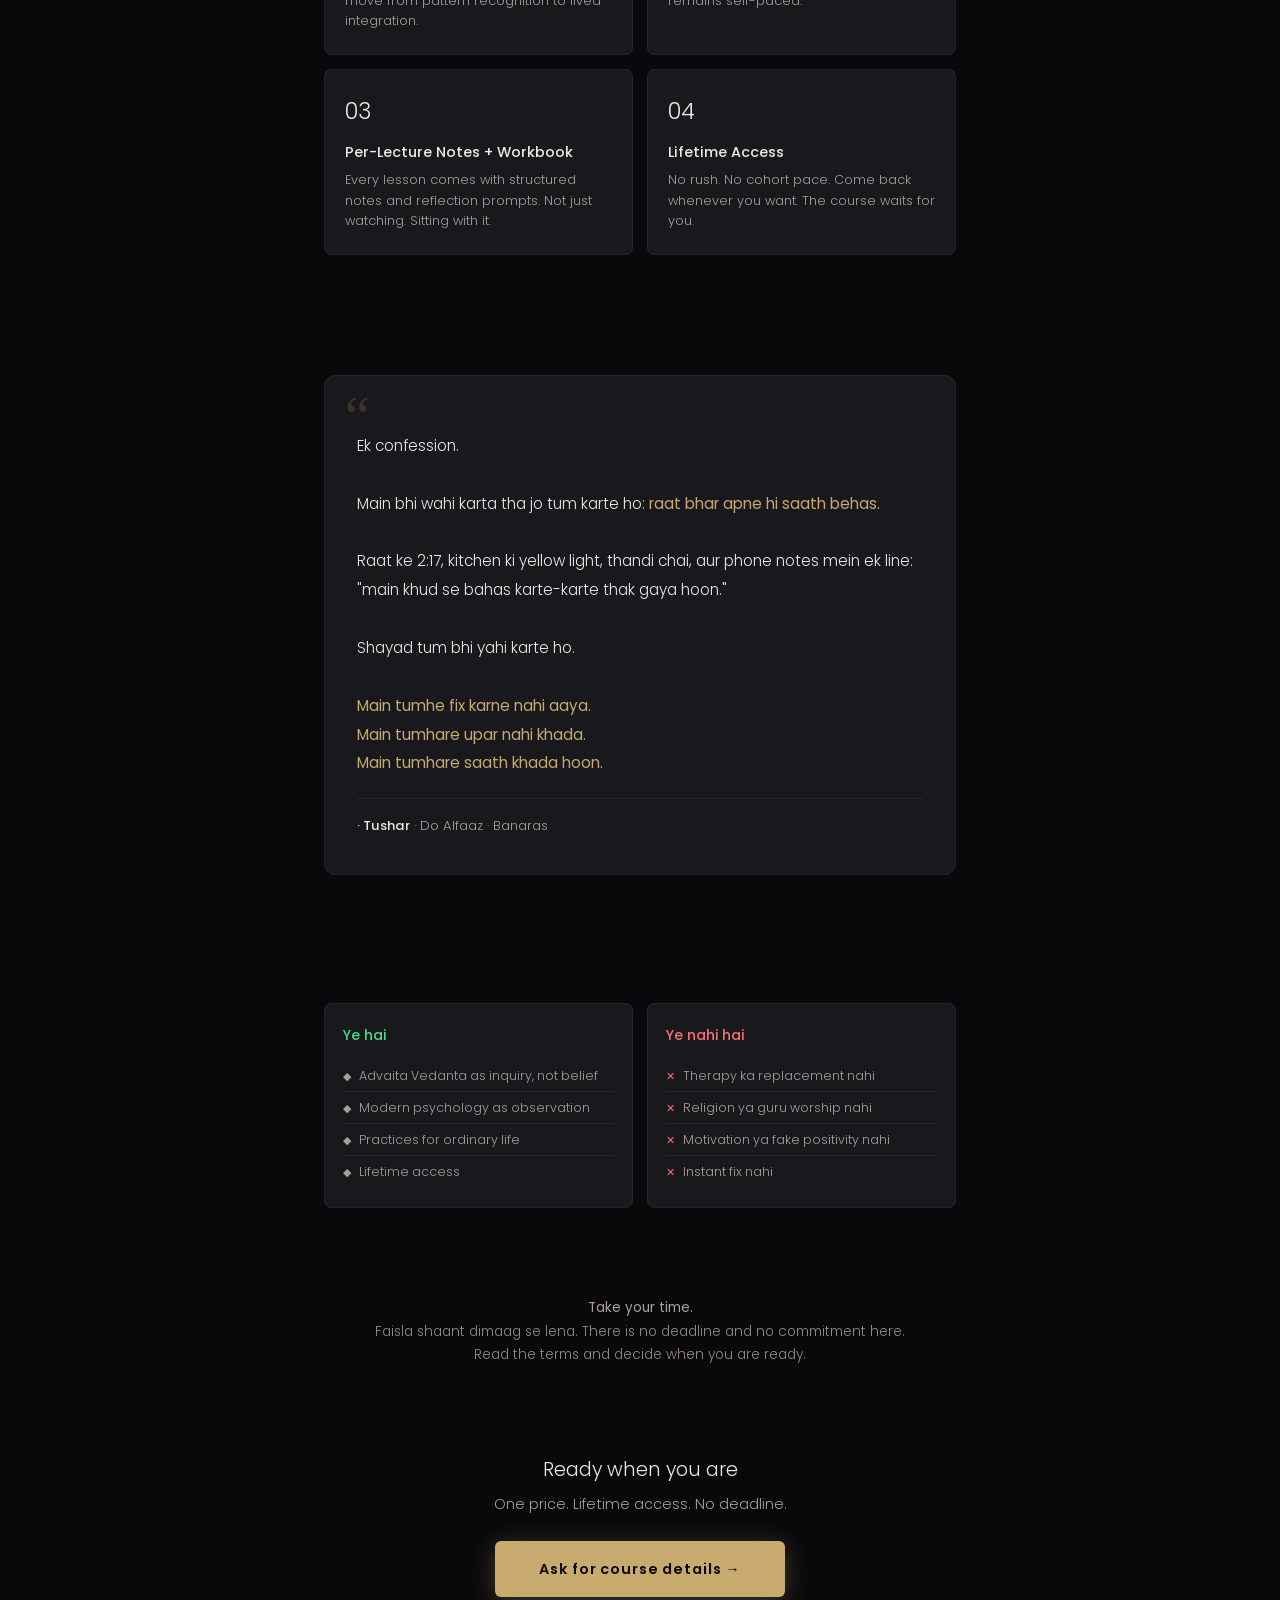
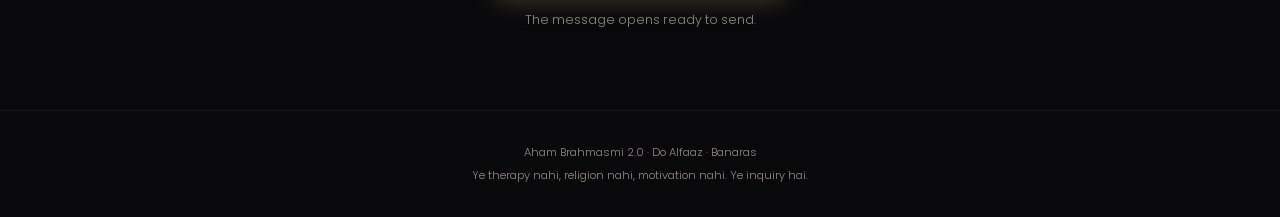
==== commit 5d85e36c: "wip(phone): uncommitted bundle + page edits snapshot at droppy standdown 12 files the LAN mirror was" ====
--- a/ab2-waitlist.html
+++ b/ab2-waitlist.html
@@ -136,6 +136,11 @@
 }
 .cta-main:hover { transform: translateY(-2px); box-shadow: 0 8px 32px rgba(200,169,110,0.4); opacity: 1; }
 .cta-sub { font-size: 0.78rem; color: var(--text3); margin-top: 14px; line-height: 1.5; }
+/* L31-FAILURE-STATE-MATRIX (WL2490): the invalid-submit message must be painted,
+   not swallowed. Own class so it can never be mistaken for the reassurance line. */
+#wlErr[hidden] { display: none; }
+#wlErr { font-size: 0.8rem; color: #ff9a8a; margin-top: 12px; line-height: 1.55; }
+.capture-form input[aria-invalid="true"] { border-color: #ff9a8a; }
 .cta-promise {
   display: inline-flex; align-items: center; gap: 8px; margin-top: 20px;
   padding: 8px 18px; border: 1px solid rgba(74,222,128,0.2);
@@ -145,9 +150,17 @@
 
 /* CAPTURE FORM — name + WhatsApp number -> wa.me deep link */
 .capture-form { max-width: 420px; margin: 0 auto; display: flex; flex-direction: column; gap: 12px; }
+/* L24-01 / WL9729 (2026-09-19): the fields were identified only by a 1.1:1 fill
+   and a 1.28:1 hairline against the page, so neither boundary met the 3:1
+   non-text floor (WCAG 1.4.11) — the inputs read as unlabelled voids on the
+   conversion page. The fill stays a dark theme surface; the BOUNDARY is promoted
+   to a solid #6a6a6a: 3.68:1 against the page (--bg #09090c) and 3.34:1 against
+   the field's own fill (#161619), both measured in headless Chrome at 390x844
+   DPR3. Focus is unchanged and still reads louder (gold-dim border + 3px
+   gold-pale outline, 8.86:1). */
 .capture-form input {
   width: 100%; padding: 14px 18px; background: var(--bg3); color: var(--text);
-  border: 1px solid var(--border); border-radius: 6px;
+  border: 1px solid #6a6a6a; border-radius: 6px;
   font-family: var(--sans); font-size: 0.92rem; font-weight: 300;
   outline: none; transition: border-color 0.15s;
 }
@@ -290,8 +303,9 @@
       <input type="tel" id="wlNum" name="whatsapp" placeholder="Your WhatsApp number" autocomplete="tel" inputmode="tel" required maxlength="15">
       <button type="submit" class="cta-main">Ask for course details on WhatsApp →</button>
     </form>
+    <div class="cta-promise">₹1,999 · lifetime access · 14-day refund</div>
+    <p class="cta-sub" id="wlErr" role="alert" aria-live="polite" hidden></p>
     <p class="cta-sub">Your WhatsApp opens with the message ready.<br>Nothing is sent until you press Send.</p>
-    <div class="cta-promise">₹1,999 · lifetime access · 14-day refund</div>
     <p class="capture-or">Prefer Instagram? <a href="https://www.instagram.com/doalfaaz/" target="_blank" rel="noopener">message @doalfaaz directly</a>.</p>
   </div>
 </section>
@@ -427,7 +441,25 @@
       e.preventDefault();
       var name = (document.getElementById('wlName').value || '').trim();
       var num  = (document.getElementById('wlNum').value || '').replace(/[^\d]/g, '');
-      if (num.length < 10) { document.getElementById('wlNum').focus(); return; }
+      var numEl = document.getElementById('wlNum');
+      var nameEl = document.getElementById('wlName');
+      var errEl = document.getElementById('wlErr');
+      // L31-FAILURE-STATE-MATRIX (WL2490): an invalid submit used to be a silent
+      // focus()+return — zero painted message in any language, so the visitor
+      // believed the join had failed at random. Paint the reason, mark the field.
+      function reject(el, msg) {
+        if (errEl) { errEl.textContent = msg; errEl.hidden = false; }
+        el.focus();
+        el.setAttribute('aria-invalid', 'true');
+      }
+      if (errEl) { errEl.hidden = true; errEl.textContent = ''; }
+      nameEl.removeAttribute('aria-invalid');
+      numEl.removeAttribute('aria-invalid');
+      if (!name) { reject(nameEl, 'Please enter your name so the message can be addressed.'); return; }
+      if (num.length < 10 || num.length > 13) {
+        reject(numEl, 'Please enter a WhatsApp number with country code and at least 10 digits — e.g. 91XXXXXXXXXX.');
+        return;
+      }
       var msg = 'Interested in Aham Brahmasmi 2.0\n'
               + 'Name: ' + name + '\n'
               + 'WhatsApp: ' + num + '\n\n'
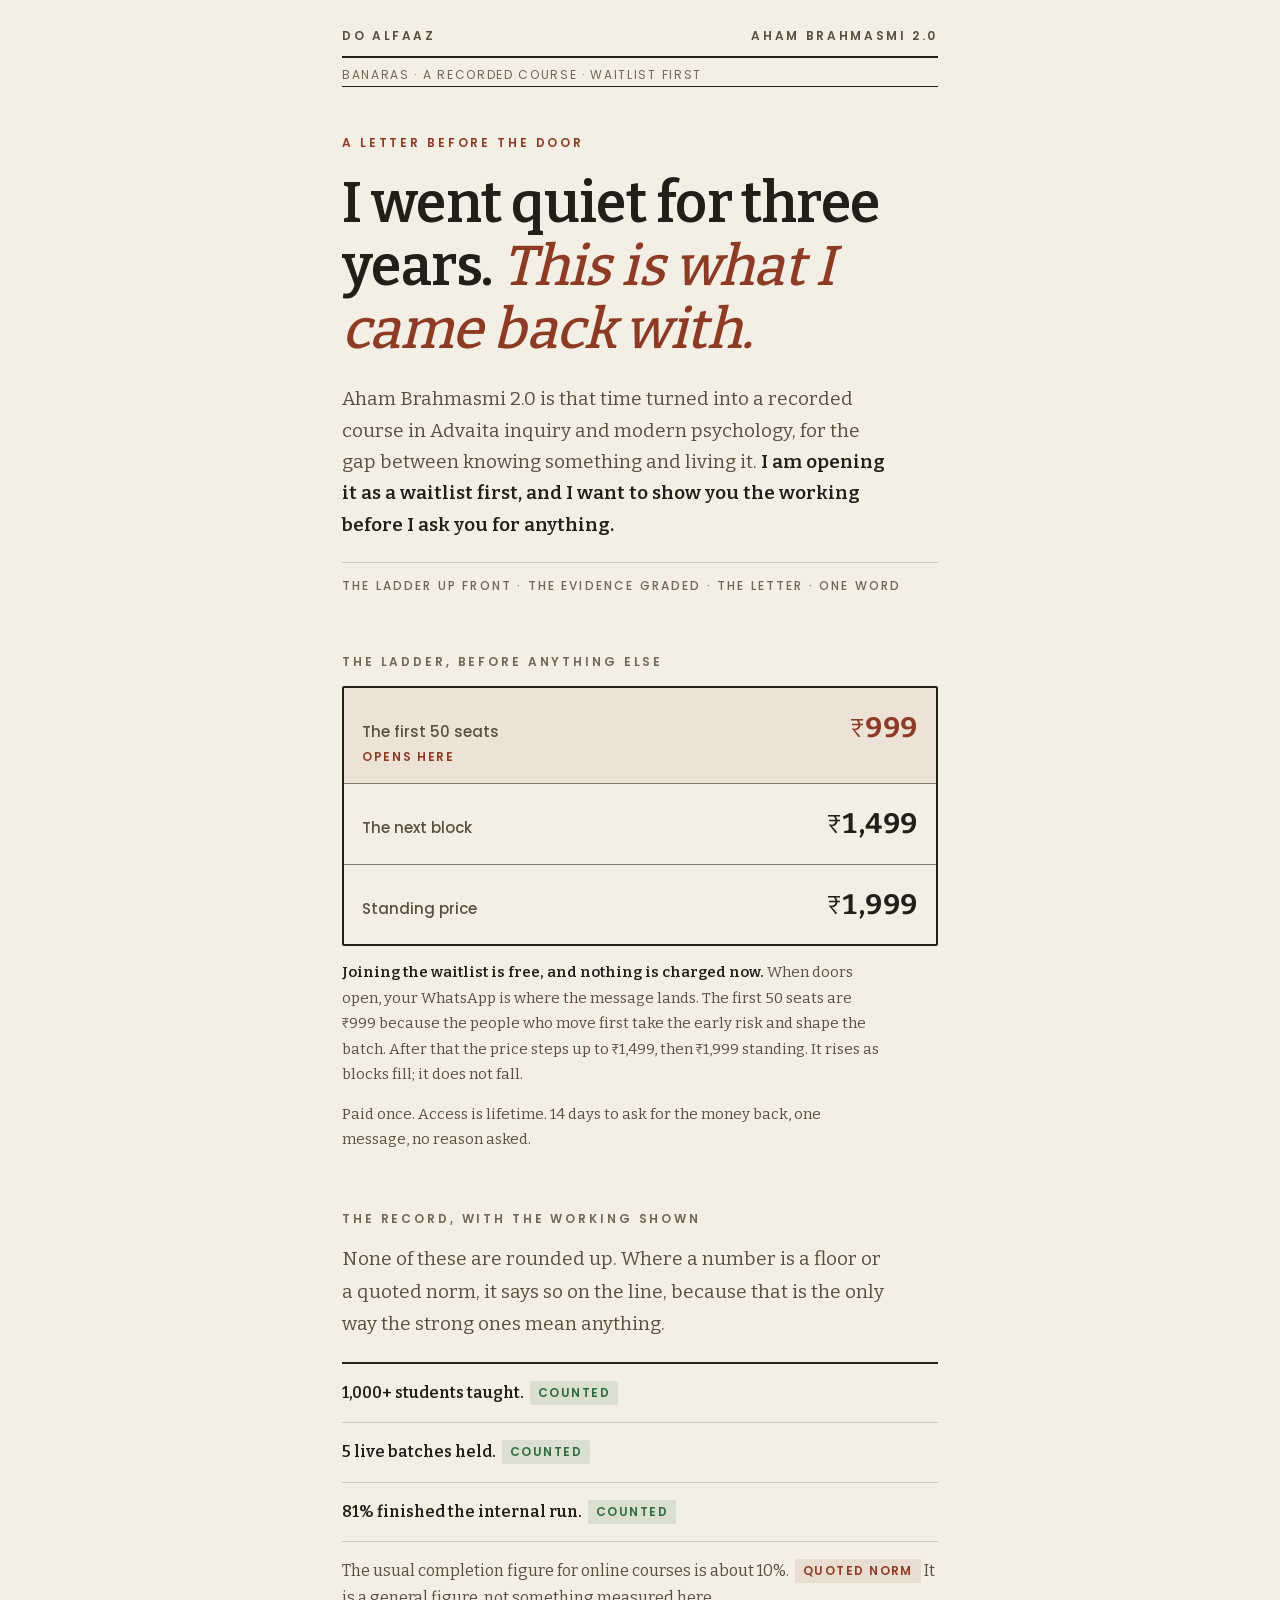
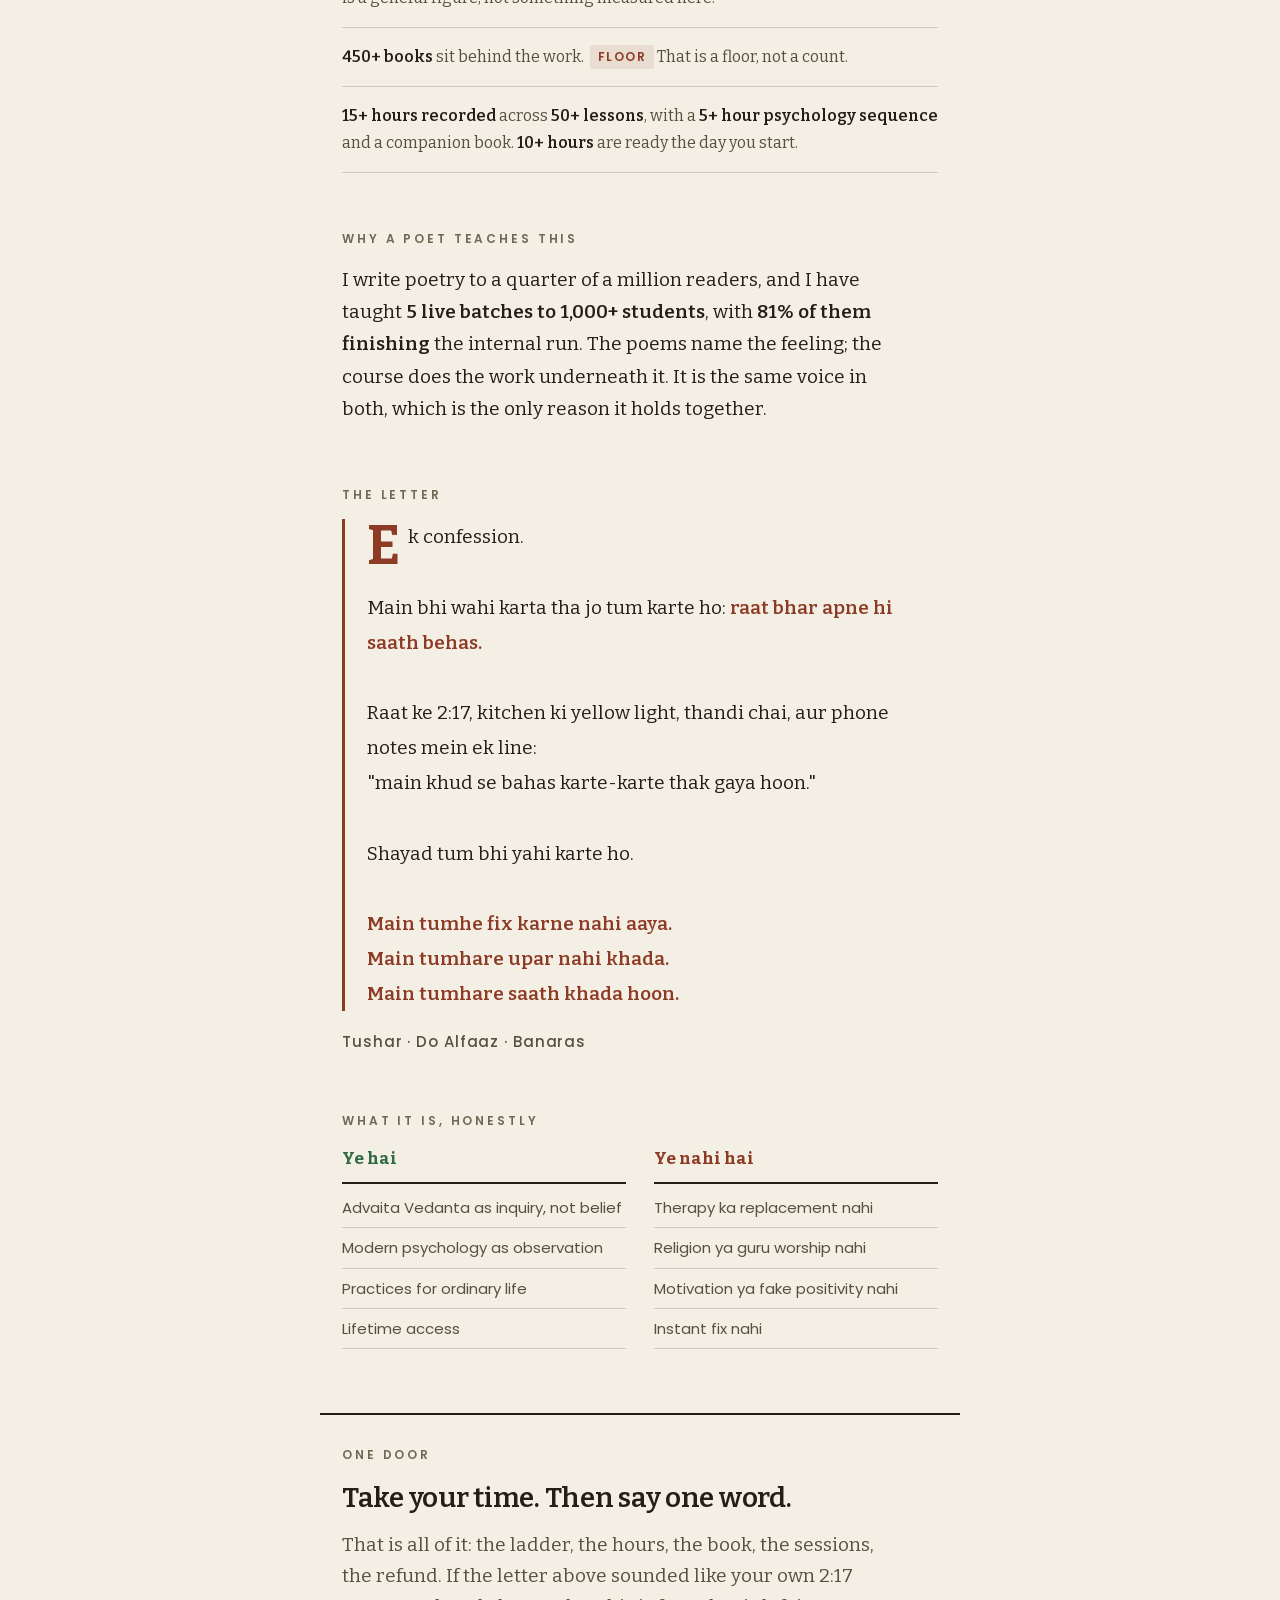
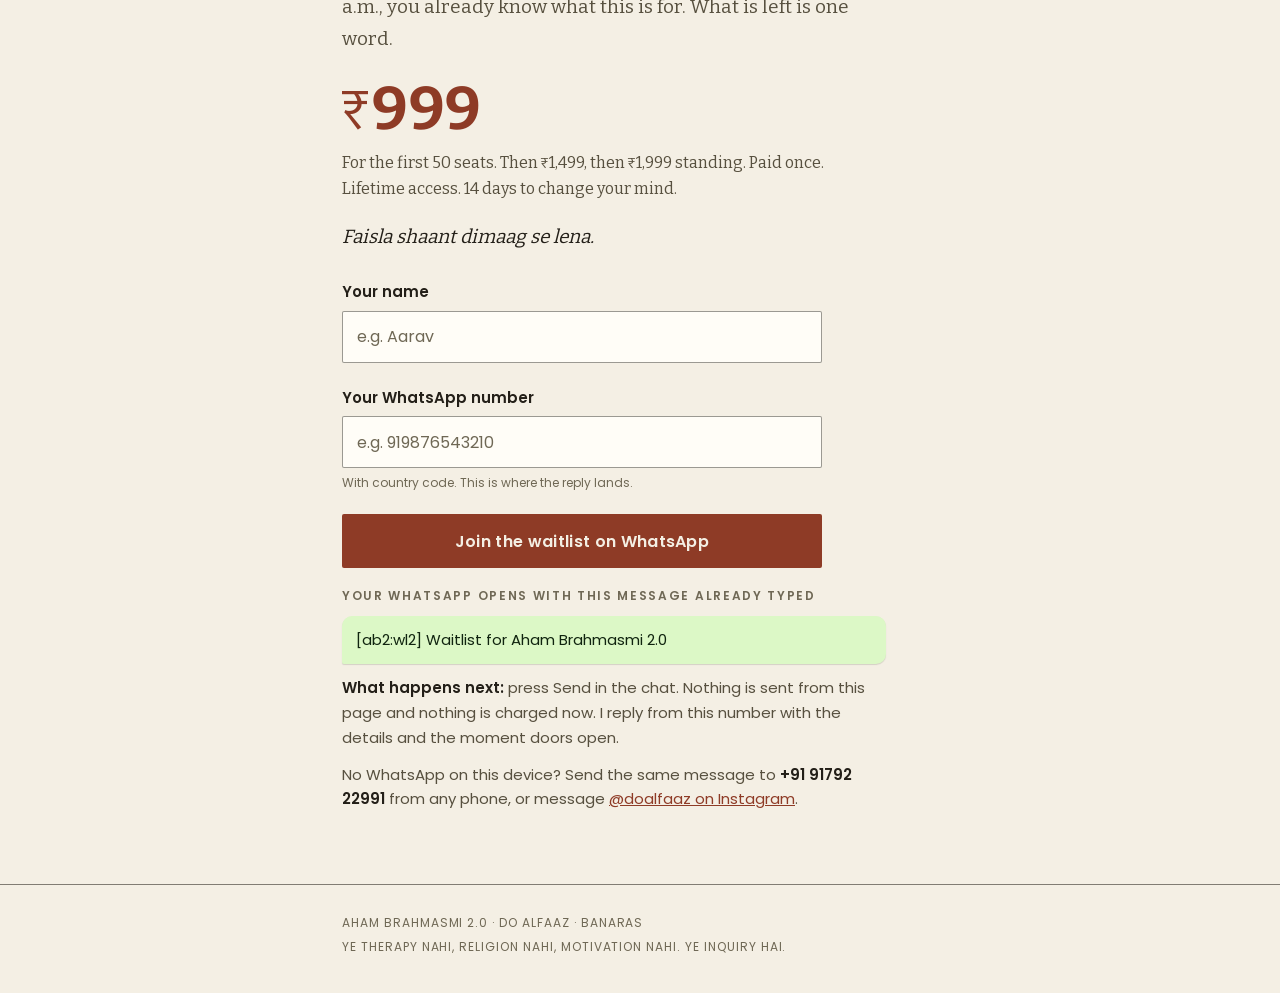
==== commit a49f0f4a: "build(phone): serve the 2026-09-23 audited bundle; waitlist pages on the owner's rising ladder Co-Au" ====
--- a/ab2-waitlist.html
+++ b/ab2-waitlist.html
@@ -3,360 +3,345 @@
 <head>
 <meta charset="UTF-8">
 <meta name="viewport" content="width=device-width, initial-scale=1.0, viewport-fit=cover">
-<title>Aham Brahmasmi 2.0 · recorded course</title>
-<meta name="description" content="A recorded course on the gap between knowing and doing. ₹1,999 once, lifetime access, 14-day refund, no deadline.">
+<title>Aham Brahmasmi 2.0 · a letter with the working shown</title>
+<meta name="description" content="A waitlist-first launch. The first 50 seats are ₹999, then ₹1,499, then ₹1,999 standing. 15+ hours, 50+ lessons, a companion book. Joining the waitlist is free and nothing is charged.">
 <meta property="og:type" content="website">
-<meta property="og:title" content="Aham Brahmasmi 2.0 · recorded course">
-<meta property="og:description" content="A recorded course on the gap between knowing and doing. ₹1,999 once, lifetime access, 14-day refund, no deadline.">
+<meta property="og:title" content="Aham Brahmasmi 2.0 · a letter with the working shown">
+<meta property="og:description" content="A waitlist-first launch. The first 50 seats are ₹999, then ₹1,499, then ₹1,999 standing. 15+ hours, 50+ lessons, a companion book. Joining the waitlist is free and nothing is charged.">
 <meta property="og:image" content="https://doalfaaz.github.io/content-review/apple-touch-icon.png">
 <meta name="twitter:card" content="summary_large_image">
 <meta name="twitter:image" content="https://doalfaaz.github.io/content-review/apple-touch-icon.png">
-<meta name="theme-color" content="#09090c">
+<meta name="theme-color" content="#f4efe4">
 <link rel="icon" href="favicon.png">
 <link rel="apple-touch-icon" href="apple-touch-icon.png">
-<link rel="preconnect" href="https://fonts.googleapis.com">
-<link rel="preconnect" href="https://fonts.gstatic.com" crossorigin>
-<link href="https://fonts.googleapis.com/css2?family=Poppins:wght@300;400;500;600;700&family=Noto+Sans+Devanagari:wght@400;600&display=swap" rel="stylesheet">
 <style>
+/* Self-hosted faces from ./fonts (same files index.html uses) so the page
+   works offline. Doalfaaz Slab is the variable display face; Poppins covers
+   small caps and meta; Mukta covers the Devanagari block and the ₹ sign. */
+@font-face{font-family:'Doalfaaz Slab';font-style:normal;font-weight:400 900;font-display:swap;src:url('./fonts/slab-var.woff2') format('woff2');}
+@font-face{font-family:'Poppins';font-style:normal;font-weight:400;font-display:swap;src:url('./fonts/poppins-400.woff2') format('woff2');}
+@font-face{font-family:'Poppins';font-style:normal;font-weight:500;font-display:swap;src:url('./fonts/poppins-500.woff2') format('woff2');}
+@font-face{font-family:'Poppins';font-style:normal;font-weight:600;font-display:swap;src:url('./fonts/poppins-600.woff2') format('woff2');}
+@font-face{font-family:'Mukta';font-style:normal;font-weight:300 700;font-display:swap;src:url('./fonts/mukta-300-deva.woff2') format('woff2');unicode-range:U+0900-097F,U+1CD0-1CF9,U+200C-200D,U+20A8,U+20B9,U+20F0,U+25CC,U+A830-A839,U+A8E0-A8FF,U+11B00-11B09;}
+
 :root {
-  --bg: #09090c; --bg2: #0f1014; --bg3: #161619; --bg4: #1c1c21;
-  --surface: #18181d; --surface2: #1e1e24;
-  --gold: #c8a96e; --gold-dim: #a08550; --gold-pale: #e8d5a8;
-  --gold-glow: rgba(200,169,110,0.10); --gold-glow2: rgba(200,169,110,0.18);
-  --green: #4ade80; --green-bg: rgba(74,222,128,0.08);
-  --text: #ede9e2; --text2: #a8a098; --text3: #918a82;
-  --border: rgba(255,255,255,0.06); --border-gold: rgba(200,169,110,0.22);
-  --radius: 8px; --radius-lg: 12px;
-  --sans: 'Poppins', -apple-system, BlinkMacSystemFont, sans-serif;
+  --paper: #f4efe4;
+  --ink: #231f18; --ink2: #57503f; --ink3: #6f6855;
+  --madder: #8e3b26; --madder-deep: #74301f;
+  --green: #2f6b41;
+  --rule: rgba(35,31,24,0.18); --rule-strong: rgba(35,31,24,0.55);
+  --serif: 'Doalfaaz Slab', 'Mukta', Georgia, 'Times New Roman', serif;
+  --sans: 'Poppins', 'Mukta', -apple-system, BlinkMacSystemFont, sans-serif;
+  /* 15px floor for phone body copy, per the mobile spec. */
+  /* Eyebrows/meta caps stay 12px (tracked uppercase labels, not running copy).
+     Every sentence-level small style uses --fs-small at 15px. */
+  --fs-micro: 0.75rem;
+  --fs-small: 0.9375rem;
+  --fs-body: 1rem;
+  --fs-lead: 1.1875rem;
+  --fs-h2: clamp(1.375rem, 1.05rem + 1.7vw, 1.75rem);
+  --fs-h1: clamp(2.25rem, 1.5rem + 4.4vw, 3.5rem);
+  --fs-price: clamp(2.5rem, 1.7rem + 4.5vw, 3.75rem);
 }
 *, *::before, *::after { box-sizing: border-box; margin: 0; padding: 0; }
-html { scroll-behavior: smooth; }
 body {
-  background: var(--bg); color: var(--text);
-  font-family: var(--sans); font-size: 15px; font-weight: 300;
-  line-height: 1.7; min-height: 100vh; overflow-x: hidden;
+  background: var(--paper); color: var(--ink);
+  font-family: var(--serif); font-size: var(--fs-body); font-weight: 400;
+  line-height: 1.7; min-height: 100svh; overflow-x: hidden;
   -webkit-font-smoothing: antialiased;
 }
-a { color: var(--gold); text-decoration: none; }
-.container { max-width: 680px; margin: 0 auto; padding: 0 24px; }
-
-/* NAV */
-.nav {
-  position: sticky; top: 0; z-index: 100;
-  background: rgba(9,9,12,0.92); backdrop-filter: blur(20px) saturate(180%);
-  border-bottom: 1px solid var(--border); height: 52px;
-  display: flex; align-items: center; justify-content: space-between; padding: 0 24px;
-}
-.nav-brand { font-size: 0.7rem; font-weight: 500; color: var(--gold); letter-spacing: 0.2em; text-transform: uppercase; }
-.nav-status {
-  font-size: 0.6rem; font-weight: 500; color: var(--green); letter-spacing: 0.1em;
-  text-transform: uppercase; padding: 2px 0 2px 12px; border-left: 1px solid rgba(74,222,128,0.35);
-  background: transparent;
-}
-
-/* HERO */
-.hero { padding: 22px 0 16px; text-align: center; }
-.hero-eyebrow {
-  display: inline-block; font-size: 0.62rem; font-weight: 600;
-  letter-spacing: 0.2em; text-transform: uppercase; color: var(--gold-dim);
-  margin-bottom: 14px; padding: 0 0 9px; border-bottom: 1px solid var(--border-gold);
-  background: transparent;
+a { color: var(--madder); }
+.wrap { max-width: 640px; margin: 0 auto; padding: 0 22px; }
+
+/* MASTHEAD: a printed masthead, not an app bar. */
+.masthead { padding-top: 26px; }
+.masthead-row {
+  display: flex; align-items: baseline; justify-content: space-between; gap: 16px;
+  font-family: var(--sans); font-size: var(--fs-micro); font-weight: 600;
+  letter-spacing: 0.22em; text-transform: uppercase; color: var(--ink2);
+  padding-bottom: 10px; border-bottom: 2px solid var(--ink);
+}
+.masthead-sub {
+  font-family: var(--sans); font-size: var(--fs-micro); font-weight: 400;
+  letter-spacing: 0.14em; text-transform: uppercase; color: var(--ink3);
+  padding: 7px 0 0; border-bottom: 1px solid var(--ink);
+}
+
+/* HERO: the honest fact first, the ask last. */
+.hero { padding: 46px 0 10px; }
+.hero-kicker {
+  font-family: var(--sans); font-size: var(--fs-micro); font-weight: 600;
+  letter-spacing: 0.24em; text-transform: uppercase; color: var(--madder);
+  margin-bottom: 20px;
 }
 .hero h1 {
-  font-size: clamp(2rem, 5vw, 3rem); font-weight: 300; letter-spacing: -0.02em;
-  line-height: 1.18; margin-bottom: 12px;
-}
-.hero h1 em { font-style: italic; color: var(--gold); }
-.hero-sub { font-size: 0.98rem; color: var(--text2); max-width: 500px; margin: 0 auto 12px; line-height: 1.5; }
-.hero-voice {
-  font-size: 0.86rem; color: var(--text2); max-width: 480px; margin: 0 auto;
-  font-style: italic; line-height: 1.55;
-}
-
-/* OFFER */
-.offer-section { padding: 18px 0; }
-.offer-card {
-  background: var(--surface); border: 1px solid var(--border-gold);
-  border-radius: var(--radius-lg); padding: 24px 26px; text-align: center;
-  position: relative; overflow: hidden;
-}
-.offer-card::before {
-  content: ''; position: absolute; inset: 0;
-  background: radial-gradient(ellipse at 50% 0%, var(--gold-glow2) 0%, transparent 60%);
-  pointer-events: none;
-}
-.offer-label {
-  font-size: 0.62rem; font-weight: 600; letter-spacing: 0.22em;
-  text-transform: uppercase; color: var(--gold-dim); margin-bottom: 10px;
-}
-.offer-facts { display:flex; flex-wrap:wrap; justify-content:center; gap:8px 18px; position:relative; }
-.offer-facts span { color:var(--text2); font-size:.82rem; }
-.offer-price { position:relative; margin:4px 0 10px; font-size:clamp(2.1rem,7vw,3.2rem); line-height:1; color:var(--gold); font-weight:600; font-variant-numeric:tabular-nums; }
-.offer-note { position:relative; color:var(--text2); font-size:.83rem; margin-top:10px; }
-.offer-cta { position:relative; display:inline-flex; align-items:center; justify-content:center; min-height:50px; margin-top:14px; padding:0 28px; border-radius:6px; background:var(--gold); color:var(--bg); font-size:.86rem; font-weight:600; letter-spacing:.04em; box-shadow:0 4px 20px rgba(200,169,110,.24); }
-.offer-cta:focus-visible,.cta-main:focus-visible { outline:3px solid var(--gold-pale); outline-offset:3px; }
-@media (max-width: 560px) { .offer-cta { display:flex; width:100%; } }
-/* Small phones (320-360px): the hero stack plus a 24px-padded offer card pushed the CTA
-   to top=727px, i.e. BELOW a real 390x700 fold — measured live at 320x700 on
-   2026-09-18. Tighten the padding and the hero rhythm so the primary action stays
-   reachable without a scroll. The action must never be the thing that falls off. */
+  font-size: var(--fs-h1); font-weight: 600; letter-spacing: -0.01em;
+  line-height: 1.12; margin-bottom: 22px;
+}
+.hero h1 em { font-style: italic; font-weight: 500; color: var(--madder); }
+.hero-sub { font-size: var(--fs-lead); color: var(--ink2); line-height: 1.65; max-width: 34rem; }
+.hero-sub strong { color: var(--ink); font-weight: 600; }
+.hero-route {
+  margin-top: 22px; padding-top: 12px; border-top: 1px solid var(--rule);
+  font-family: var(--sans); font-size: var(--fs-micro); font-weight: 500;
+  letter-spacing: 0.18em; text-transform: uppercase; color: var(--ink3);
+  line-height: 1.9;
+}
+
+/* OPENING: the ladder stated up front, before anything is asked. */
+.opening { padding: 44px 0 8px; }
+.section-label {
+  font-family: var(--sans); font-size: var(--fs-micro); font-weight: 600;
+  letter-spacing: 0.24em; text-transform: uppercase; color: var(--ink3);
+  margin-bottom: 14px;
+}
+.ladder { border: 2px solid var(--ink); border-radius: 2px; }
+.rung {
+  display: flex; align-items: baseline; justify-content: space-between; gap: 16px;
+  padding: 16px 18px; border-bottom: 1px solid var(--rule-strong);
+}
+.rung:last-child { border-bottom: 0; }
+.rung-who { font-family: var(--sans); font-size: var(--fs-small); font-weight: 500; color: var(--ink2); }
+.rung-who .rung-tag {
+  display: block; font-size: var(--fs-micro); font-weight: 600; letter-spacing: 0.14em;
+  text-transform: uppercase; color: var(--madder); margin-top: 2px;
+}
+.rung-price { font-size: var(--fs-h2); font-weight: 700; color: var(--ink); letter-spacing: -0.01em; font-variant-numeric: tabular-nums; white-space: nowrap; }
+.rung.rung-live { background: rgba(142,59,38,0.07); }
+.rung.rung-live .rung-price { color: var(--madder); }
+.ladder-note {
+  font-size: var(--fs-small); color: var(--ink2); line-height: 1.7;
+  margin-top: 14px; max-width: 34rem;
+}
+.ladder-note strong { color: var(--ink); font-weight: 600; }
+
+/* EVIDENCE: each claim carries its grade. Nothing is rounded up. */
+.evidence { padding: 48px 0 8px; }
+.evidence-lede { font-size: var(--fs-lead); color: var(--ink2); line-height: 1.7; max-width: 34rem; margin-bottom: 22px; }
+.evidence-list { list-style: none; border-top: 2px solid var(--ink); }
+.evidence-list li {
+  padding: 16px 0; border-bottom: 1px solid var(--rule);
+  color: var(--ink2); line-height: 1.65;
+}
+.evidence-list strong { color: var(--ink); font-weight: 600; }
+.grade {
+  display: inline-block; font-family: var(--sans); font-size: var(--fs-micro);
+  font-weight: 600; letter-spacing: 0.12em; text-transform: uppercase;
+  padding: 2px 8px; border-radius: 2px; margin-left: 6px; vertical-align: 1px;
+  white-space: nowrap;
+}
+.grade-counted { background: rgba(47,107,65,0.12); color: var(--green); }
+.grade-floor, .grade-quoted { background: rgba(142,59,38,0.1); color: var(--madder); }
+.evidence-foot { font-size: var(--fs-small); color: var(--ink2); font-style: italic; margin-top: 16px; max-width: 34rem; }
+
+/* WHY A POET: the specific paragraph the brief asks for. */
+.why { padding: 48px 0 8px; }
+.why-body { font-size: var(--fs-lead); line-height: 1.7; max-width: 34rem; }
+.why-body strong { font-weight: 600; }
+
+/* LETTER: the confession set as an actual letter. */
+.letter { padding: 52px 0 8px; }
+.letter-body {
+  font-size: var(--fs-lead); line-height: 1.85; white-space: pre-wrap;
+  border-left: 3px solid var(--madder); padding-left: 22px;
+}
+.letter-body::first-letter {
+  float: left; font-size: 2.9em; font-weight: 700; color: var(--madder);
+  line-height: 0.85; padding-right: 8px; padding-top: 4px;
+}
+.letter-body .hl { color: var(--madder); font-weight: 600; }
+.letter-sig {
+  margin-top: 18px; font-family: var(--sans); font-size: var(--fs-small);
+  font-weight: 500; letter-spacing: 0.06em; color: var(--ink2);
+}
+
+/* IS / ISN'T */
+.honest { padding: 48px 0 8px; }
+.honest-grid { display: grid; grid-template-columns: 1fr; gap: 28px; }
+@media (min-width: 600px) { .honest-grid { grid-template-columns: 1fr 1fr; } }
+.honest-col h3 {
+  font-size: 1.0625rem; font-weight: 700; padding-bottom: 8px;
+  border-bottom: 2px solid var(--ink); margin-bottom: 4px;
+}
+.honest-col.is h3 { color: var(--green); }
+.honest-col.isnt h3 { color: var(--madder); }
+.honest-col ul { list-style: none; }
+.honest-col li {
+  font-family: var(--sans); font-size: var(--fs-small); color: var(--ink2);
+  padding: 8px 0; border-bottom: 1px solid var(--rule); line-height: 1.55;
+}
+
+/* THE DOOR: one action, the ladder, and what happens next. */
+.door { padding: 56px 0 72px; }
+.door-rule { border-top: 2px solid var(--ink); padding-top: 30px; }
+.door h2 { font-size: var(--fs-h2); font-weight: 600; letter-spacing: -0.01em; line-height: 1.25; margin-bottom: 14px; }
+.door-lead { font-size: var(--fs-lead); color: var(--ink2); line-height: 1.65; margin-bottom: 22px; max-width: 34rem; }
+.door-price { font-size: var(--fs-price); font-weight: 700; color: var(--madder); letter-spacing: -0.02em; line-height: 1.1; margin-bottom: 8px; font-variant-numeric: tabular-nums; }
+.door-facts { color: var(--ink2); margin-bottom: 10px; max-width: 34rem; line-height: 1.65; }
+.door-note {
+  font-size: var(--fs-lead); font-style: italic; color: var(--ink);
+  margin: 18px 0 26px;
+}
+
+/* FORM */
+.capture-form { display: grid; gap: 16px; margin-bottom: 18px; max-width: 30rem; }
+.field { display: grid; gap: 6px; }
+.field-label { font-family: var(--sans); font-size: var(--fs-small); font-weight: 600; color: var(--ink); }
+.field input {
+  width: 100%; min-height: 52px; padding: 0 14px;
+  background: #fffdf7; color: var(--ink); border: 1.5px solid rgba(35,31,24,0.45);
+  border-radius: 2px; font-family: var(--sans); font-size: 1rem; font-weight: 400;
+}
+.field input::placeholder { color: var(--ink3); }
+.field input:focus-visible { outline: 3px solid var(--madder); outline-offset: 2px; border-color: var(--madder); }
+.field input[aria-invalid="true"] { border-color: var(--madder-deep); }
+.field-hint { font-family: var(--sans); font-size: var(--fs-micro); color: var(--ink3); line-height: 1.5; }
+.field-err { font-family: var(--sans); font-size: var(--fs-small); font-weight: 500; color: var(--madder-deep); line-height: 1.5; }
+
+.cta {
+  display: inline-flex; align-items: center; justify-content: center; gap: 10px;
+  min-height: 54px; padding: 0 30px; width: 100%;
+  background: var(--madder); color: var(--paper);
+  font-family: var(--sans); font-size: 1rem; font-weight: 600;
+  letter-spacing: 0.02em; text-decoration: none; border: 0; border-radius: 2px;
+  cursor: pointer; transition: background 0.15s ease;
+}
+.cta:hover { background: var(--madder-deep); }
+.cta:active { background: var(--madder-deep); }
+.cta:focus-visible { outline: 3px solid var(--ink); outline-offset: 3px; }
+.cta[disabled] { opacity: 0.75; cursor: progress; }
+.btn-spin {
+  width: 16px; height: 16px; border-radius: 50%;
+  border: 2px solid rgba(244,239,228,0.4); border-top-color: var(--paper);
+  animation: spin 0.7s linear infinite; display: none;
+}
+.cta.busy .btn-spin { display: inline-block; }
+@keyframes spin { to { transform: rotate(360deg); } }
+
+/* WHATSAPP BUBBLE PREVIEW: the exact message, shown before the tap. */
+.bubble-wrap { margin-top: 18px; max-width: 34rem; }
+.bubble-label {
+  font-family: var(--sans); font-size: var(--fs-micro); font-weight: 600;
+  letter-spacing: 0.14em; text-transform: uppercase; color: var(--ink3);
+  margin-bottom: 10px;
+}
+.wa-bubble {
+  display: block; background: #dcf8c6; color: #10240f;
+  border-radius: 10px 10px 10px 2px; padding: 12px 14px;
+  font-family: var(--sans); font-size: var(--fs-small); line-height: 1.6;
+  white-space: pre-wrap; word-break: break-word;
+  box-shadow: 0 1px 1px rgba(35,31,24,0.15);
+}
+.next-step {
+  font-family: var(--sans); font-size: var(--fs-small); color: var(--ink2);
+  line-height: 1.65; margin-top: 12px; max-width: 34rem;
+}
+.next-step strong { color: var(--ink); font-weight: 600; }
+.cta-fallback { margin-top: 18px; }
+.wl-status { font-family: var(--sans); font-size: var(--fs-small); color: var(--ink2); margin-top: 12px; }
+.wl-success {
+  margin-top: 16px; padding: 16px; border: 1.5px solid var(--green);
+  border-radius: 2px; background: rgba(47,107,65,0.07); max-width: 34rem;
+}
+.wl-success-title { font-weight: 600; color: var(--ink); margin-bottom: 6px; }
+.wl-success p { font-family: var(--sans); font-size: var(--fs-small); color: var(--ink2); line-height: 1.65; }
+.wl-retry { display: inline-flex; align-items: center; min-height: 48px; font-family: var(--sans); font-size: var(--fs-small); font-weight: 600; margin-top: 6px; }
+
+footer {
+  border-top: 1px solid var(--rule-strong); padding: 26px 0 34px;
+  font-family: var(--sans); font-size: var(--fs-micro); color: var(--ink3);
+  letter-spacing: 0.08em; text-transform: uppercase; line-height: 2;
+}
+
 @media (max-width: 360px) {
-  .offer-section { padding: 12px 0; }
-  .offer-card { padding: 18px 18px; }
-  .offer-price { margin: 2px 0 8px; }
-  .hero { padding-top: 4px; }
-  .hero-sub { margin-bottom: 9px; }
-  .hero-voice { font-size: 0.82rem; line-height: 1.45; }
-}
-/* Very short screens (<=600px tall, e.g. 320x568 SE): the hero stack alone is ~390px,
-   so the whole offer has to compress to keep the action above such a fold. The action
-   leads; supporting prose follows it rather than pushing it down. */
-@media (max-height: 600px) and (max-width: 400px) {
-  .hero { padding: 26px 0 20px; }
-  .hero h1 { font-size: clamp(1.7rem, 7.6vw, 2.1rem); margin-bottom: 8px; }
-  .hero-sub { font-size: 0.9rem; margin-bottom: 7px; }
-  .hero-voice { font-size: 0.78rem; line-height: 1.4; }
-  .offer-section { padding: 8px 0; }
-  .offer-card { padding: 14px 16px; }
-  .offer-price { font-size: clamp(1.8rem, 9vw, 2.3rem); margin: 2px 0 6px; }
-  .offer-facts { gap: 6px 14px; }
-  .offer-note { font-size: 0.82rem; }
-  .offer-cta { margin-top: 10px; min-height: 46px; }
-}
-
-/* WAITLIST CTA */
-.cta-section { padding: 48px 0; text-align: center; }
-.cta-main {
-  display: inline-block; padding: 16px 44px; background: var(--gold); color: var(--bg);
-  font-family: var(--sans); font-size: 0.9rem; font-weight: 600;
-  letter-spacing: 0.06em; border: none; border-radius: 6px; cursor: pointer;
-  transition: transform 0.15s, box-shadow 0.2s;
-  box-shadow: 0 4px 24px rgba(200,169,110,0.3);
-  text-decoration: none;
-}
-.cta-main:hover { transform: translateY(-2px); box-shadow: 0 8px 32px rgba(200,169,110,0.4); opacity: 1; }
-.cta-sub { font-size: 0.78rem; color: var(--text3); margin-top: 14px; line-height: 1.5; }
-/* L31-FAILURE-STATE-MATRIX (WL2490): the invalid-submit message must be painted,
-   not swallowed. Own class so it can never be mistaken for the reassurance line. */
-#wlErr[hidden] { display: none; }
-#wlErr { font-size: 0.8rem; color: #ff9a8a; margin-top: 12px; line-height: 1.55; }
-.capture-form input[aria-invalid="true"] { border-color: #ff9a8a; }
-.cta-promise {
-  display: inline-flex; align-items: center; gap: 8px; margin-top: 20px;
-  padding: 8px 18px; border: 1px solid rgba(74,222,128,0.2);
-  border-radius: 100px; background: var(--green-bg);
-  font-size: 0.75rem; font-weight: 500; color: var(--green);
-}
-
-/* CAPTURE FORM — name + WhatsApp number -> wa.me deep link */
-.capture-form { max-width: 420px; margin: 0 auto; display: flex; flex-direction: column; gap: 12px; }
-/* L24-01 / WL9729 (2026-09-19): the fields were identified only by a 1.1:1 fill
-   and a 1.28:1 hairline against the page, so neither boundary met the 3:1
-   non-text floor (WCAG 1.4.11) — the inputs read as unlabelled voids on the
-   conversion page. The fill stays a dark theme surface; the BOUNDARY is promoted
-   to a solid #6a6a6a: 3.68:1 against the page (--bg #09090c) and 3.34:1 against
-   the field's own fill (#161619), both measured in headless Chrome at 390x844
-   DPR3. Focus is unchanged and still reads louder (gold-dim border + 3px
-   gold-pale outline, 8.86:1). */
-.capture-form input {
-  width: 100%; padding: 14px 18px; background: var(--bg3); color: var(--text);
-  border: 1px solid #6a6a6a; border-radius: 6px;
-  font-family: var(--sans); font-size: 0.92rem; font-weight: 300;
-  outline: none; transition: border-color 0.15s;
-}
-.capture-form input:focus { border-color: var(--gold-dim); }
-.capture-form input:focus-visible { outline:3px solid var(--gold-pale); outline-offset:2px; border-color:var(--gold); }
-.capture-form input::placeholder { color: var(--text3); }
-.capture-form .cta-main { width: 100%; margin-top: 4px; }
-.sr-only { position:absolute; width:1px; height:1px; padding:0; margin:-1px; overflow:hidden; clip:rect(0,0,0,0); white-space:nowrap; border:0; }
-.capture-or {
-  margin-top: 26px; font-size: 0.78rem; color: var(--text3);
-}
-.capture-or a { color: var(--gold-dim); text-decoration: underline; text-underline-offset: 3px; }
-
-/* WHAT YOU GET TEASER */
-.teaser { padding: 60px 0; }
-.teaser-grid { display: grid; grid-template-columns: 1fr 1fr; gap: 14px; margin-top: 24px; }
-@media (max-width: 560px) { .teaser-grid { grid-template-columns: 1fr; } }
-.teaser-card {
-  background: var(--surface); border: 1px solid var(--border);
-  border-radius: var(--radius); padding: 22px 20px;
-}
-.teaser-card .icon { font-size: 1.4rem; margin-bottom: 10px; }
-.teaser-card h3 { font-size: 0.9rem; font-weight: 500; margin-bottom: 6px; }
-.teaser-card p { font-size: 0.8rem; color: var(--text2); line-height: 1.6; }
-
-/* LETTER (shortened) */
-.letter { padding: 60px 0; }
-.letter-card {
-  background: var(--surface); border: 1px solid var(--border);
-  border-radius: var(--radius-lg); padding: 36px 32px;
-  position: relative;
-}
-.letter-card::before {
-  content: '\201C'; position: absolute; top: 12px; left: 20px;
-  font-size: 3.5rem; color: var(--gold-dim); opacity: 0.25;
-  font-family: Georgia, serif; line-height: 1;
-}
-.letter-text {
-  font-size: 0.95rem; line-height: 1.9; color: var(--text);
-  white-space: pre-wrap; margin-top: 20px;
-}
-.letter-text .hl { color: var(--gold); font-weight: 400; }
-.letter-sig {
-  margin-top: 20px; padding-top: 16px; border-top: 1px solid var(--border);
-  font-size: 0.82rem; color: var(--text2);
-}
-.letter-sig strong { color: var(--text); font-weight: 500; }
-
-/* WHAT IT IS / IS NOT */
-.what { padding: 48px 0; }
-.what-grid { display: grid; grid-template-columns: 1fr 1fr; gap: 14px; margin-top: 20px; }
-@media (max-width: 560px) { .what-grid { grid-template-columns: 1fr; } }
-.what-card {
-  background: var(--surface); border: 1px solid var(--border);
-  border-radius: var(--radius); padding: 20px 18px;
-}
-.what-card h3 { font-size: 0.88rem; font-weight: 500; margin-bottom: 12px; }
-.what-card ul { list-style: none; }
-.what-card li {
-  font-size: 0.78rem; color: var(--text2); padding: 5px 0;
-  border-top: 1px solid var(--border); display: flex; align-items: flex-start; gap: 8px;
-}
-.what-card li:first-child { border-top: none; }
-.what-card .ic { flex-shrink: 0; font-size: 0.7rem; margin-top: 2px; }
-
-/* PROOF */
-.proof-row {
-  display: flex; justify-content: center; gap: 32px; flex-wrap: wrap;
-  margin: 32px 0; padding: 20px 0; border-top: 1px solid var(--border);
-  border-bottom: 1px solid var(--border);
-}
-.proof-item { text-align: center; }
-.proof-item .num { font-size: 1.3rem; font-weight: 600; color: var(--gold); letter-spacing: -0.02em; }
-.proof-item .lbl { font-size: 0.65rem; color: var(--text3); letter-spacing: 0.05em; text-transform: uppercase; margin-top: 2px; }
-.proof-note { text-align: center; font-size: 0.72rem; color: var(--text3); line-height: 1.6; margin: -16px 0 32px; }
-
-/* NO-PRESSURE */
-.no-pressure {
-  text-align: center; padding: 40px 0;
-  font-size: 0.85rem; color: var(--text3); line-height: 1.7;
-}
-.no-pressure strong { color: var(--text2); font-weight: 400; }
-
-/* FOOTER */
-footer {
-  padding: 32px 0; text-align: center; border-top: 1px solid var(--border);
-  font-size: 0.7rem; color: var(--text3);
-}
-
-/* ANIMATIONS */
-@keyframes fadeUp { from { opacity: 0; transform: translateY(16px); } to { opacity: 1; transform: translateY(0); } }
-.fade-up { animation: fadeUp 0.5s ease-out forwards; }
-@keyframes pulse { 0%,100% { opacity: 1; } 50% { opacity: 0.7; } }
-.pulse { animation: pulse 2.5s ease-in-out infinite; }
+  .wrap { padding: 0 16px; }
+  .hero { padding: 32px 0 8px; }
+  .letter-body { padding-left: 16px; }
+  .rung { padding: 14px 12px; }
+}
 
 @media (prefers-reduced-motion: reduce) {
-  .fade-up, .pulse { animation: none; }
-  .cta-main, .teaser-card { transition: none; }
+  .cta { transition: none; }
+  .btn-spin { animation: none; }
 }
 </style>
 </head>
 <body>
 
-<!-- NAV -->
-<nav class="nav">
-  <div class="nav-brand">Aham Brahmasmi 2.0</div>
-  <div class="nav-status">Doors open</div>
-</nav>
+<header class="masthead">
+  <div class="wrap">
+    <div class="masthead-row">
+      <span>Do Alfaaz</span>
+      <span>Aham Brahmasmi 2.0</span>
+    </div>
+    <p class="masthead-sub">Banaras · A recorded course · waitlist first</p>
+  </div>
+</header>
+
+<main>
 
 <!-- HERO -->
 <section class="hero">
-  <div class="container">
-    <div class="hero-eyebrow">One recorded course · no deadline</div>
-    <h1>You are not broken.<br><em>You are entangled.</em></h1>
-    <p class="hero-sub">Advaita Vedanta + modern psychology. For the mind that argues with itself all night.</p>
-  <p class="hero-voice">"Main 3 saal ke liye gayab ho gaya tha. Apne peak par. Ab wapas aa raha hoon. Jo seekha hai, wo ek structured path mein samet diya hai."</p>
-  </div>
-</section>
-
-<!-- OFFER -->
-<section class="offer-section">
-  <div class="container">
-    <div class="offer-card">
-      <div class="offer-label">The offer, stated once</div>
-      <div class="offer-price">₹1,999</div>
-      <div class="offer-facts"><span>15+ hours</span><span>50+ lessons</span><span>Lifetime access</span><span>14-day refund</span></div>
-      <a class="offer-cta" href="#join">Ask for course details</a>
-      <p class="offer-note">Recorded, self-paced, and evergreen. No clock, no tiers, no pressure.</p>
+  <div class="wrap">
+    <p class="hero-kicker">A letter before the door</p>
+    <h1>I went quiet for three years. <em>This is what I came back with.</em></h1>
+    <p class="hero-sub">Aham Brahmasmi 2.0 is that time turned into a recorded course in Advaita inquiry and modern psychology, for the gap between knowing something and living it. <strong>I am opening it as a waitlist first, and I want to show you the working before I ask you for anything.</strong></p>
+    <p class="hero-route">The ladder up front · the evidence graded · the letter · one word</p>
+  </div>
+</section>
+
+<!-- OPENING: ladder restated plainly, joining is free -->
+<section class="opening" aria-labelledby="ladderLabel">
+  <div class="wrap">
+    <h2 class="section-label" id="ladderLabel">The ladder, before anything else</h2>
+    <div class="ladder" role="list">
+      <div class="rung rung-live" id="rung1" role="listitem">
+        <span class="rung-who">The first 50 seats<span class="rung-tag">opens here</span></span>
+        <span class="rung-price">₹999</span>
+      </div>
+      <div class="rung" id="rung2" role="listitem">
+        <span class="rung-who">The next block</span>
+        <span class="rung-price">₹1,499</span>
+      </div>
+      <div class="rung" id="rung3" role="listitem">
+        <span class="rung-who">Standing price</span>
+        <span class="rung-price">₹1,999</span>
+      </div>
     </div>
-  </div>
-</section>
-
-<!-- MAIN CTA — WhatsApp capture -->
-<section class="cta-section" id="join">
-  <div class="container">
-    <form class="capture-form" id="wlForm" autocomplete="on">
-      <label class="sr-only" for="wlName">Your name</label>
-      <input type="text" id="wlName" name="name" placeholder="Your name" autocomplete="name" required maxlength="60">
-      <label class="sr-only" for="wlNum">Your WhatsApp number</label>
-      <input type="tel" id="wlNum" name="whatsapp" placeholder="Your WhatsApp number" autocomplete="tel" inputmode="tel" required maxlength="15">
-      <button type="submit" class="cta-main">Ask for course details on WhatsApp →</button>
-    </form>
-    <div class="cta-promise">₹1,999 · lifetime access · 14-day refund</div>
-    <p class="cta-sub" id="wlErr" role="alert" aria-live="polite" hidden></p>
-    <p class="cta-sub">Your WhatsApp opens with the message ready.<br>Nothing is sent until you press Send.</p>
-    <p class="capture-or">Prefer Instagram? <a href="https://www.instagram.com/doalfaaz/" target="_blank" rel="noopener">message @doalfaaz directly</a>.</p>
-  </div>
-</section>
-
-<!-- PROOF -->
-<div class="container">
-  <div class="proof-row">
-    <div class="proof-item"><div class="num">3 years</div><div class="lbl">Of Study</div></div>
-    <div class="proof-item"><div class="num">15+ hrs</div><div class="lbl">Recorded</div></div>
-    <div class="proof-item"><div class="num">50+</div><div class="lbl">Lessons</div></div>
-    <div class="proof-item"><div class="num">1</div><div class="lbl">Price, No Tiers</div></div>
-  </div>
-  <p class="proof-note">Figures describe the recorded course itself. No student counts or outcome claims are listed here because none are on record.</p>
-</div>
-
-<!-- WHAT YOU GET (teaser, no price) -->
-<section class="teaser">
-  <div class="container">
-    <div style="text-align:center;margin-bottom:8px">
-      <h2 style="font-size:1.3rem;font-weight:300">What's inside</h2>
-    </div>
-    <div class="teaser-grid">
-      <div class="teaser-card">
-        <div class="icon" aria-hidden="true">01</div>
-        <h3>15+ Hours · 50+ Lessons</h3>
-        <p>Vedanta + modern psychology. Recorded, self-paced, and built for the move from pattern recognition to lived integration.</p>
-      </div>
-      <div class="teaser-card">
-        <div class="icon" aria-hidden="true">02</div>
-        <h3>Live "Talk To Tushar" Sessions</h3>
-        <p>Two live interactive sessions are recorded and added later. The course remains self-paced.</p>
-      </div>
-      <div class="teaser-card">
-        <div class="icon" aria-hidden="true">03</div>
-        <h3>Per-Lecture Notes + Workbook</h3>
-        <p>Every lesson comes with structured notes and reflection prompts. Not just watching. Sitting with it.</p>
-      </div>
-      <div class="teaser-card">
-        <div class="icon" aria-hidden="true">04</div>
-        <h3>Lifetime Access</h3>
-        <p>No rush. No cohort pace. Come back whenever you want. The course waits for you.</p>
-      </div>
-    </div>
-  </div>
-</section>
-
-<!-- PERSONAL LETTER (shortened) -->
-<section class="letter">
-  <div class="container">
-    <div class="letter-card">
-      <div class="letter-text">Ek confession.
+    <p class="ladder-note"><strong>Joining the waitlist is free, and nothing is charged now.</strong> When doors open, your WhatsApp is where the message lands. The first 50 seats are ₹999 because the people who move first take the early risk and shape the batch. After that the price steps up to ₹1,499, then ₹1,999 standing. It rises as blocks fill; it does not fall.</p>
+    <p class="ladder-note">Paid once. Access is lifetime. 14 days to ask for the money back, one message, no reason asked.</p>
+  </div>
+</section>
+
+<!-- EVIDENCE: every claim carries its grade -->
+<section class="evidence" aria-labelledby="evidenceLabel">
+  <div class="wrap">
+    <h2 class="section-label" id="evidenceLabel">The record, with the working shown</h2>
+    <p class="evidence-lede">None of these are rounded up. Where a number is a floor or a quoted norm, it says so on the line, because that is the only way the strong ones mean anything.</p>
+    <ul class="evidence-list">
+      <li><strong>1,000+ students taught.</strong><span class="grade grade-counted">counted</span></li>
+      <li><strong>5 live batches held.</strong><span class="grade grade-counted">counted</span></li>
+      <li><strong>81% finished the internal run.</strong><span class="grade grade-counted">counted</span></li>
+      <li>The usual completion figure for online courses is about 10%.<span class="grade grade-quoted">quoted norm</span> It is a general figure, not something measured here.</li>
+      <li><strong>450+ books</strong> sit behind the work.<span class="grade grade-floor">floor</span> That is a floor, not a count.</li>
+      <li><strong>15+ hours recorded</strong> across <strong>50+ lessons</strong>, with a <strong>5+ hour psychology sequence</strong> and a companion book. <strong>10+ hours</strong> are ready the day you start.</li>
+    </ul>
+  </div>
+</section>
+
+<!-- WHY A POET -->
+<section class="why" aria-labelledby="whyLabel">
+  <div class="wrap">
+    <h2 class="section-label" id="whyLabel">Why a poet teaches this</h2>
+    <p class="why-body">I write poetry to a quarter of a million readers, and I have taught <strong>5 live batches to 1,000+ students</strong>, with <strong>81% of them finishing</strong> the internal run. The poems name the feeling; the course does the work underneath it. It is the same voice in both, which is the only reason it holds together.</p>
+  </div>
+</section>
+
+<!-- LETTER -->
+<section class="letter" aria-labelledby="letterLabel">
+  <div class="wrap">
+    <h2 class="section-label" id="letterLabel">The letter</h2>
+    <div class="letter-body">Ek confession.
 
 Main bhi wahi karta tha jo tum karte ho: <span class="hl">raat bhar apne hi saath behas.</span>
 
@@ -368,60 +353,88 @@
 <span class="hl">Main tumhe fix karne nahi aaya.
 Main tumhare upar nahi khada.
 Main tumhare saath khada hoon.</span></div>
-      <div class="letter-sig"><strong>· Tushar</strong> · Do Alfaaz · Banaras</div>
+    <p class="letter-sig">Tushar · Do Alfaaz · Banaras</p>
+  </div>
+</section>
+
+<!-- IS / ISN'T -->
+<section class="honest" aria-labelledby="honestLabel">
+  <div class="wrap">
+    <h2 class="section-label" id="honestLabel">What it is, honestly</h2>
+    <div class="honest-grid">
+      <div class="honest-col is">
+        <h3>Ye hai</h3>
+        <ul>
+          <li>Advaita Vedanta as inquiry, not belief</li>
+          <li>Modern psychology as observation</li>
+          <li>Practices for ordinary life</li>
+          <li>Lifetime access</li>
+        </ul>
+      </div>
+      <div class="honest-col isnt">
+        <h3>Ye nahi hai</h3>
+        <ul>
+          <li>Therapy ka replacement nahi</li>
+          <li>Religion ya guru worship nahi</li>
+          <li>Motivation ya fake positivity nahi</li>
+          <li>Instant fix nahi</li>
+        </ul>
+      </div>
     </div>
   </div>
 </section>
 
-<!-- WHAT IT IS / IS NOT -->
-<section class="what">
-  <div class="container">
-    <div class="what-grid">
-      <div class="what-card">
-        <h3 style="color:var(--green)">Ye hai</h3>
-        <ul>
-          <li><span class="ic">◆</span> Advaita Vedanta as inquiry, not belief</li>
-          <li><span class="ic">◆</span> Modern psychology as observation</li>
-          <li><span class="ic">◆</span> Practices for ordinary life</li>
-          <li><span class="ic">◆</span> Lifetime access</li>
-        </ul>
-      </div>
-      <div class="what-card">
-        <h3 style="color:#f87171">Ye nahi hai</h3>
-        <ul>
-          <li><span class="ic" style="color:#f87171">✕</span> Therapy ka replacement nahi</li>
-          <li><span class="ic" style="color:#f87171">✕</span> Religion ya guru worship nahi</li>
-          <li><span class="ic" style="color:#f87171">✕</span> Motivation ya fake positivity nahi</li>
-          <li><span class="ic" style="color:#f87171">✕</span> Instant fix nahi</li>
-        </ul>
-      </div>
+<!-- THE DOOR -->
+<section class="door" aria-labelledby="doorTitle">
+  <div class="wrap door-rule">
+    <p class="section-label">One door</p>
+    <h2 id="doorTitle">Take your time. Then say one word.</h2>
+    <p class="door-lead">That is all of it: the ladder, the hours, the book, the sessions, the refund. If the letter above sounded like your own 2:17 a.m., you already know what this is for. What is left is one word.</p>
+    <p class="door-price">₹999</p>
+    <p class="door-facts">For the first 50 seats. Then ₹1,499, then ₹1,999 standing. Paid once. Lifetime access. 14 days to change your mind.</p>
+    <p class="door-note">Faisla shaant dimaag se lena.</p>
+
+    <form class="capture-form" id="wlForm" autocomplete="on" novalidate>
+      <div class="field">
+        <label class="field-label" for="wlName">Your name</label>
+        <input type="text" id="wlName" name="name" placeholder="e.g. Aarav" autocomplete="name" required maxlength="60">
+        <p class="field-err" id="wlNameErr" role="alert"></p>
+      </div>
+      <div class="field">
+        <label class="field-label" for="wlNum">Your WhatsApp number</label>
+        <input type="tel" id="wlNum" name="whatsapp" placeholder="e.g. 919876543210" autocomplete="tel" inputmode="tel" required maxlength="15" aria-describedby="wlNumHint">
+        <p class="field-hint" id="wlNumHint">With country code. This is where the reply lands.</p>
+        <p class="field-err" id="wlNumErr" role="alert"></p>
+      </div>
+      <button type="submit" class="cta" id="wlBtn"><span class="btn-spin" aria-hidden="true"></span><span id="wlBtnLabel">Join the waitlist on WhatsApp</span></button>
+    </form>
+
+    <p class="cta-fallback" id="wlFallback"><a class="cta" href="https://wa.me/919179222991?text=%5Bab2%3Awl2%5D%20Waitlist%20for%20Aham%20Brahmasmi%202.0" id="wlFallbackLink">Join the waitlist on WhatsApp</a></p>
+
+    <div class="bubble-wrap">
+      <p class="bubble-label" id="bubbleLabel">Your WhatsApp opens with this message already typed</p>
+      <p class="wa-bubble" id="wlBubble">[ab2:wl2] Waitlist for Aham Brahmasmi 2.0</p>
+      <p class="next-step" id="wlNext"><strong>What happens next:</strong> press Send in the chat. Nothing is sent from this page and nothing is charged now. I reply from this number with the details and the moment doors open.</p>
     </div>
-  </div>
-</section>
-
-<!-- NO PRESSURE -->
-<div class="no-pressure">
-  <div class="container">
-    <strong>Take your time.</strong><br>
-    Faisla shaant dimaag se lena. There is no deadline and no commitment here.<br>
-    Read the terms and decide when you are ready.
-  </div>
-</div>
-
-<!-- FINAL CTA -->
-<section class="cta-section" style="padding-bottom:80px">
-  <div class="container">
-    <h2 style="font-size:1.2rem;font-weight:300;margin-bottom:6px">Ready when you are</h2>
-    <p style="color:var(--text2);margin-bottom:24px;font-size:0.9rem">One price. Lifetime access. No deadline.</p>
-    <a href="#join" class="cta-main">Ask for course details →</a>
-    <p class="cta-sub">The message opens ready to send.</p>
-  </div>
-</section>
+
+    <p class="wl-status" id="wlStatus" role="status"></p>
+    <div class="wl-success" id="wlDone" hidden>
+      <p class="wl-success-title">Your message is ready in WhatsApp.</p>
+      <p id="wlDoneMsg" role="status"></p>
+      <p>Press Send in the chat to join. Nothing was sent from this page, and nothing is charged now.</p>
+      <a href="#" class="wl-retry" id="wlRetry">WhatsApp did not open? Tap to try again</a>
+    </div>
+
+    <p class="next-step">No WhatsApp on this device? Send the same message to <strong>+91 91792 22991</strong> from any phone, or message <a href="https://www.instagram.com/doalfaaz/" target="_blank" rel="noopener">@doalfaaz on Instagram</a>.</p>
+  </div>
+</section>
+
+</main>
 
 <footer>
-  <div class="container">
+  <div class="wrap">
     <p>Aham Brahmasmi 2.0 · Do Alfaaz · Banaras</p>
-    <p style="margin-top:4px">Ye therapy nahi, religion nahi, motivation nahi. Ye inquiry hai.</p>
+    <p>Ye therapy nahi, religion nahi, motivation nahi. Ye inquiry hai.</p>
   </div>
 </footer>
 
@@ -429,44 +442,100 @@
 (function(){
   "use strict";
 
-
-  // WhatsApp capture: name + number -> wa.me deep link.
-  // The visitor's own WhatsApp opens with the join message pre-filled to
-  // Tushar's number; hitting send delivers name + number in one message.
-  // This local-first handoff opens WhatsApp; nothing is sent until the visitor submits it.
+  // Ladder highlight follows AB2.step so the live rung is never guessed by
+  // the visitor. Defaults to the first rung (₹999) and changes nothing if
+  // the config is absent.
+  var cfg = window.AB2 || {};
+  var step = cfg.step === 2 || cfg.step === 3 ? cfg.step : 1;
+  [1, 2, 3].forEach(function(n){
+    var rung = document.getElementById('rung' + n);
+    if (rung) { rung.classList.toggle('rung-live', n === step); }
+  });
+
+  // WhatsApp handoff: name + number -> wa.me deep link with the [ab2:wl2] tag.
+  // The visitor's own WhatsApp opens with the message pre-filled to Tushar's
+  // number; nothing is sent until they press send in the chat.
   var WL_NUMBER = '919179222991'; // Tushar's WhatsApp in international wa.me format
   var form = document.getElementById('wlForm');
-  if (form) {
-    form.addEventListener('submit', function(e){
-      e.preventDefault();
-      var name = (document.getElementById('wlName').value || '').trim();
-      var num  = (document.getElementById('wlNum').value || '').replace(/[^\d]/g, '');
-      var numEl = document.getElementById('wlNum');
-      var nameEl = document.getElementById('wlName');
-      var errEl = document.getElementById('wlErr');
-      // L31-FAILURE-STATE-MATRIX (WL2490): an invalid submit used to be a silent
-      // focus()+return — zero painted message in any language, so the visitor
-      // believed the join had failed at random. Paint the reason, mark the field.
-      function reject(el, msg) {
-        if (errEl) { errEl.textContent = msg; errEl.hidden = false; }
-        el.focus();
-        el.setAttribute('aria-invalid', 'true');
-      }
-      if (errEl) { errEl.hidden = true; errEl.textContent = ''; }
-      nameEl.removeAttribute('aria-invalid');
-      numEl.removeAttribute('aria-invalid');
-      if (!name) { reject(nameEl, 'Please enter your name so the message can be addressed.'); return; }
-      if (num.length < 10 || num.length > 13) {
-        reject(numEl, 'Please enter a WhatsApp number with country code and at least 10 digits — e.g. 91XXXXXXXXXX.');
-        return;
-      }
-      var msg = 'Interested in Aham Brahmasmi 2.0\n'
-              + 'Name: ' + name + '\n'
-              + 'WhatsApp: ' + num + '\n\n'
-              + 'Please send me the course details.';
-      window.location.href = 'https://wa.me/' + WL_NUMBER + '?text=' + encodeURIComponent(msg);
-    });
+  if (!form) { return; }
+
+  var nameEl = document.getElementById('wlName');
+  var numEl  = document.getElementById('wlNum');
+  var nameErr = document.getElementById('wlNameErr');
+  var numErr  = document.getElementById('wlNumErr');
+  var btn = document.getElementById('wlBtn');
+  var btnLabel = document.getElementById('wlBtnLabel');
+  var status = document.getElementById('wlStatus');
+  var done = document.getElementById('wlDone');
+  var doneMsg = document.getElementById('wlDoneMsg');
+  var retry = document.getElementById('wlRetry');
+  var fallback = document.getElementById('wlFallback');
+  var bubble = document.getElementById('wlBubble');
+  var btnText = btnLabel.textContent;
+  // JS is on: the form builds the same wa.me link itself, so the static
+  // no-JS fallback button would duplicate the CTA. Hide it; keep the bubble
+  // preview visible because it is filled with the live message.
+  if (fallback) { fallback.hidden = true; }
+
+  function reject(input, errEl, msg) {
+    errEl.textContent = msg;
+    input.setAttribute('aria-invalid', 'true');
+    input.focus();
   }
+  function clearField(input, errEl) {
+    errEl.textContent = '';
+    input.removeAttribute('aria-invalid');
+  }
+  nameEl.addEventListener('input', function(){ clearField(nameEl, nameErr); });
+  numEl.addEventListener('input', function(){ clearField(numEl, numErr); });
+
+  form.addEventListener('submit', function(e){
+    e.preventDefault();
+    var name = (nameEl.value || '').trim();
+    var num  = (numEl.value || '').replace(/[^\d]/g, '');
+    clearField(nameEl, nameErr);
+    clearField(numEl, numErr);
+    status.textContent = '';
+
+    if (!name) {
+      reject(nameEl, nameErr, 'Please enter your name so the message can be addressed.');
+      return;
+    }
+    if (num.length < 10 || num.length > 13) {
+      reject(numEl, numErr, 'Enter your WhatsApp number with country code, 10 to 13 digits, e.g. 919876543210.');
+      return;
+    }
+
+    var msg = '[ab2:wl2] Waitlist for Aham Brahmasmi 2.0\n'
+            + 'Name: ' + name + '\n'
+            + 'WhatsApp: ' + num + '\n\n'
+            + 'First 50 seats are ₹999. Please tell me when doors open.';
+    var url = 'https://wa.me/' + WL_NUMBER + '?text=' + encodeURIComponent(msg);
+
+    // Pending state: disable the button, paint the status, then hand off.
+    // If the handoff fails silently (no WhatsApp installed, blocked popup),
+    // the success card doubles as the recovery path with the same link.
+    retry.href = url;
+    bubble.textContent = msg;
+    btn.disabled = true;
+    btn.classList.add('busy');
+    btnLabel.textContent = 'Opening WhatsApp…';
+    status.textContent = 'Opening WhatsApp with your message ready.';
+    window.location.href = url;
+
+    setTimeout(function(){
+      btn.disabled = false;
+      btn.classList.remove('busy');
+      btnLabel.textContent = btnText;
+      status.textContent = '';
+      done.hidden = false;
+      // Fill the polite live region a tick after the panel is visible so the
+      // announcement fires reliably instead of being swallowed while hidden.
+      setTimeout(function(){
+        doneMsg.textContent = 'WhatsApp opened with your waitlist message ready to send.';
+      }, 60);
+    }, 1400);
+  });
 
 })();
 </script>
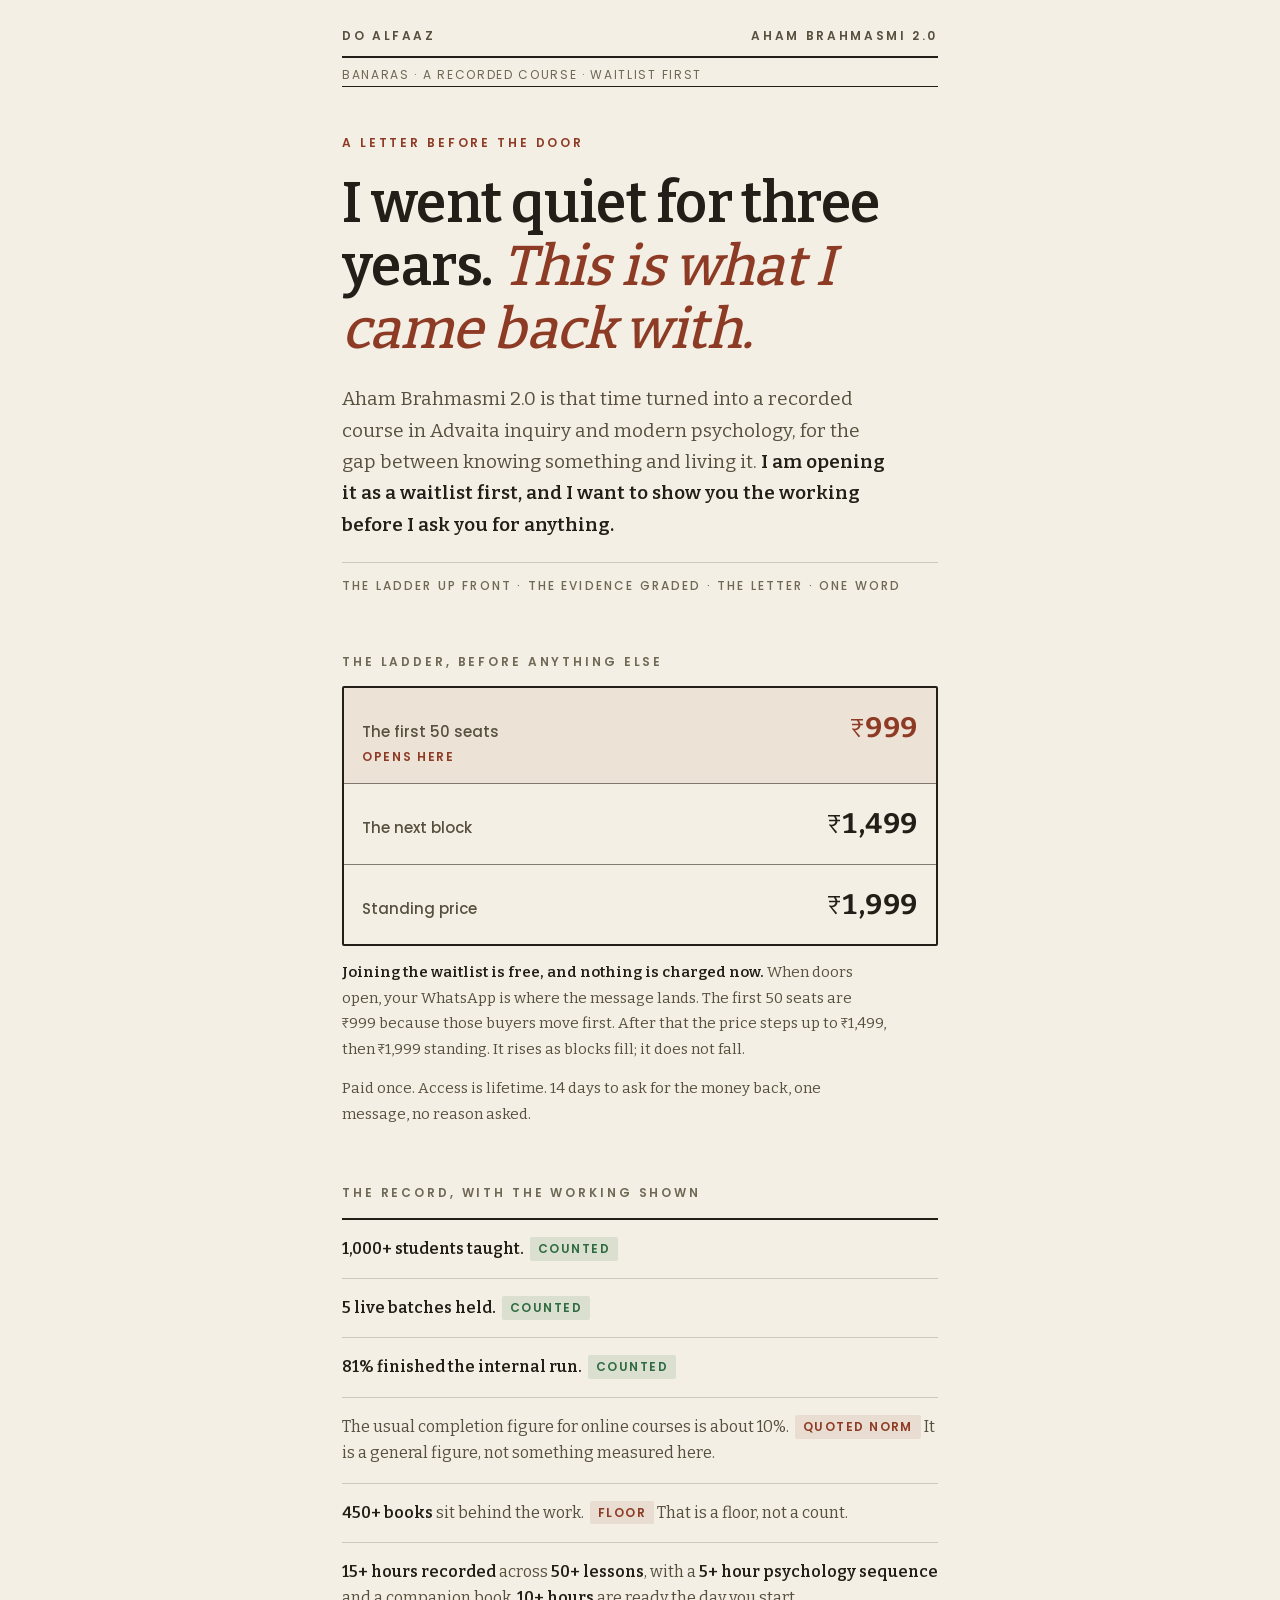
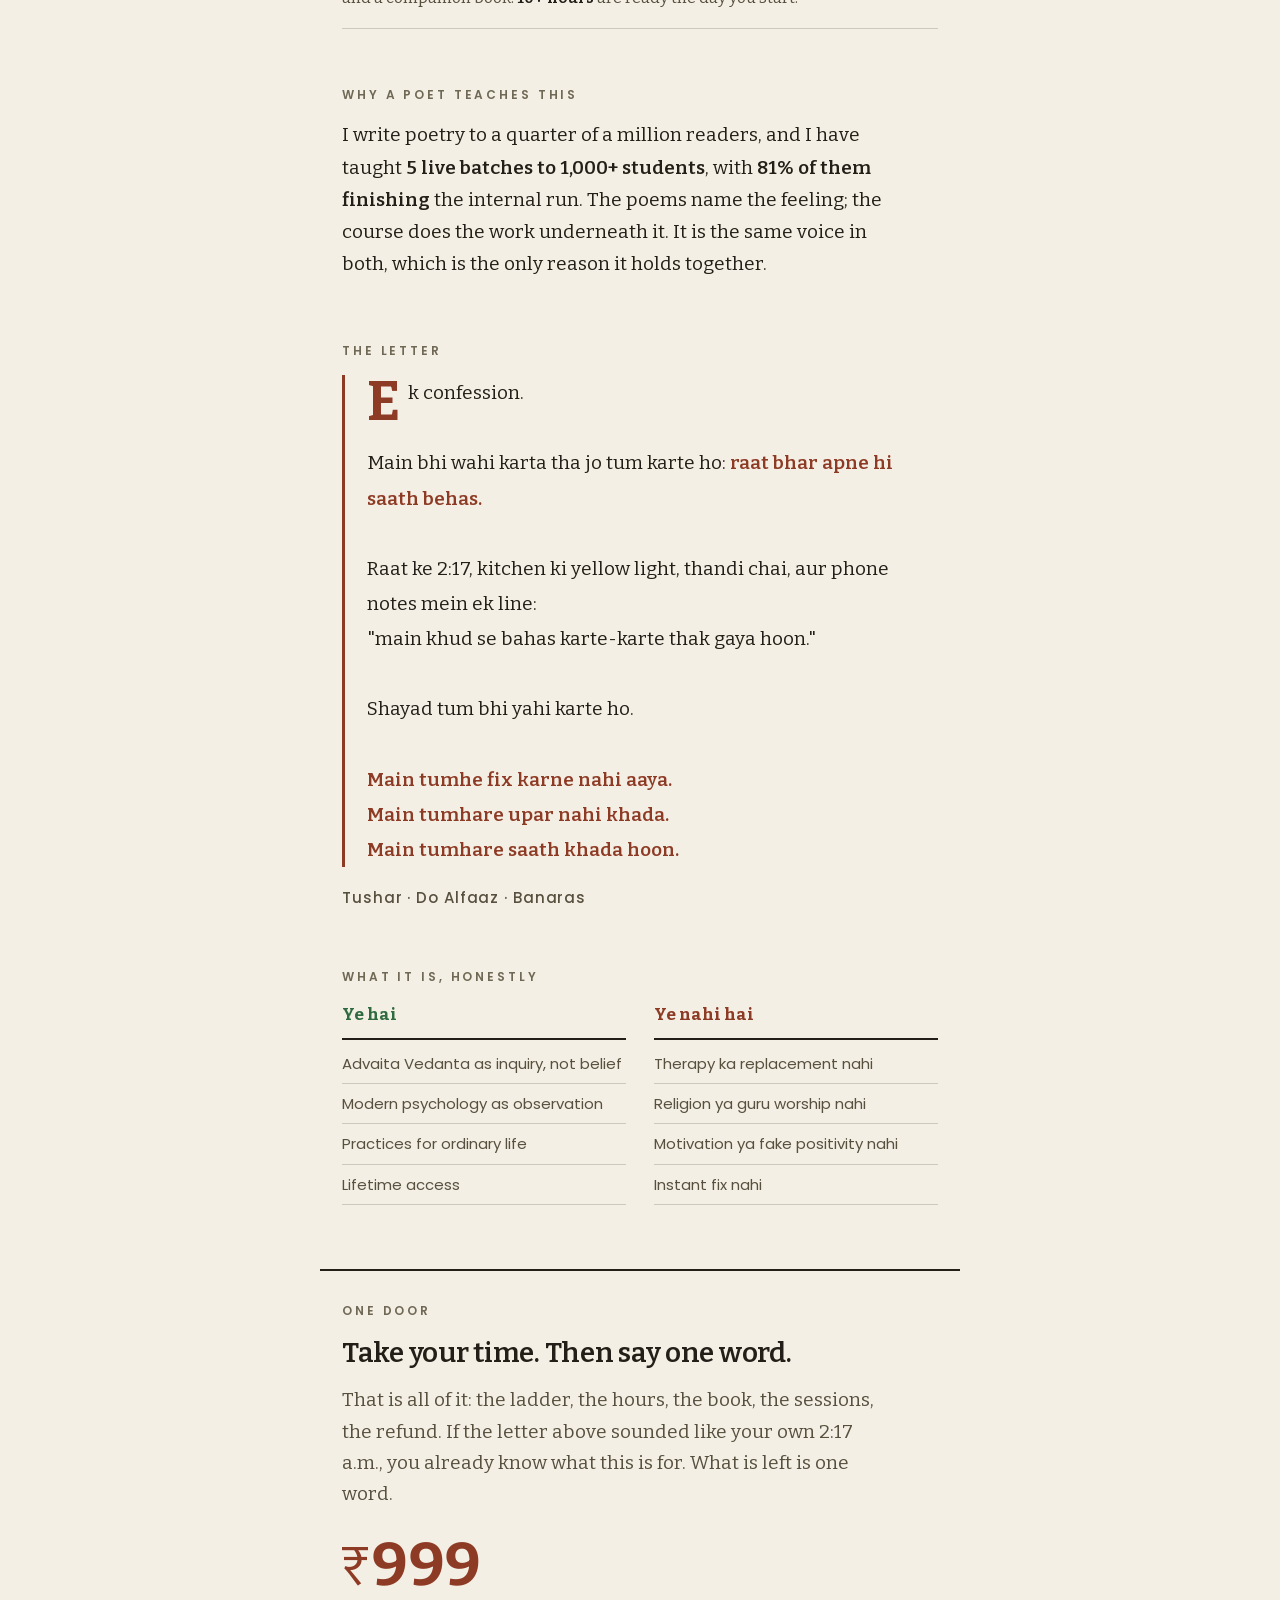
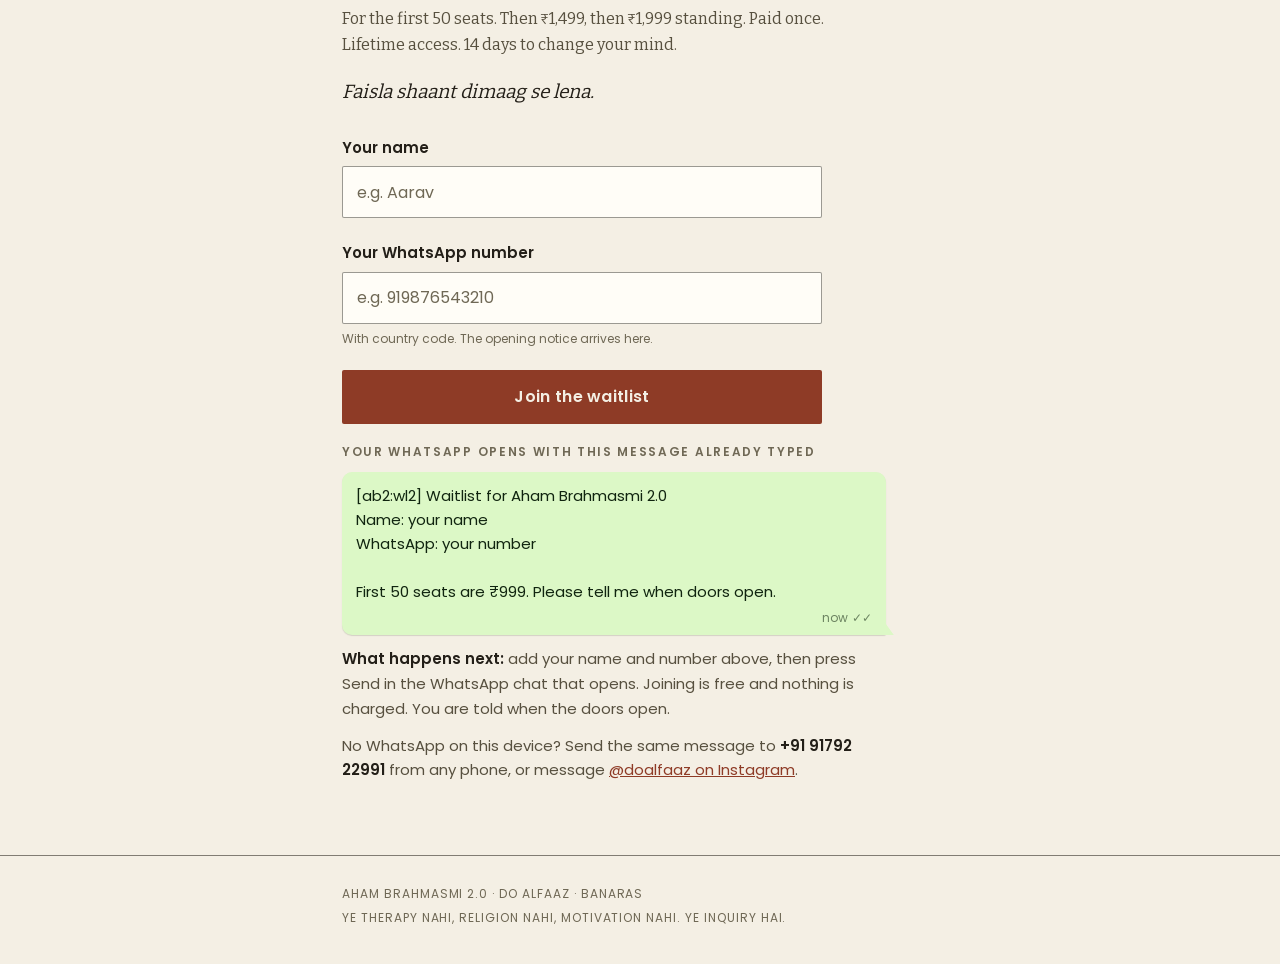
==== commit 24c15aef: "build(phone): carry the recovery-wave phone fixes; waitlist previews match the sent message Co-Autho" ====
--- a/ab2-waitlist.html
+++ b/ab2-waitlist.html
@@ -14,6 +14,7 @@
 <meta name="theme-color" content="#f4efe4">
 <link rel="icon" href="favicon.png">
 <link rel="apple-touch-icon" href="apple-touch-icon.png">
+<noscript><style>#wlForm { display: none; }</style></noscript>
 <style>
 /* Self-hosted faces from ./fonts (same files index.html uses) so the page
    works offline. Doalfaaz Slab is the variable display face; Poppins covers
@@ -42,6 +43,10 @@
   --fs-h2: clamp(1.375rem, 1.05rem + 1.7vw, 1.75rem);
   --fs-h1: clamp(2.25rem, 1.5rem + 4.4vw, 3.5rem);
   --fs-price: clamp(2.5rem, 1.7rem + 4.5vw, 3.75rem);
+  /* viewport-fit=cover opts into the notch area, so every surface touching a
+     screen edge carries its own inset. Zero on browsers without insets. */
+  --safe-top: env(safe-area-inset-top, 0px);
+  --safe-bottom: env(safe-area-inset-bottom, 0px);
 }
 *, *::before, *::after { box-sizing: border-box; margin: 0; padding: 0; }
 body {
@@ -54,7 +59,7 @@
 .wrap { max-width: 640px; margin: 0 auto; padding: 0 22px; }
 
 /* MASTHEAD: a printed masthead, not an app bar. */
-.masthead { padding-top: 26px; }
+.masthead { padding-top: calc(26px + var(--safe-top)); }
 .masthead-row {
   display: flex; align-items: baseline; justify-content: space-between; gap: 16px;
   font-family: var(--sans); font-size: var(--fs-micro); font-weight: 600;
@@ -172,7 +177,7 @@
 }
 
 /* THE DOOR: one action, the ladder, and what happens next. */
-.door { padding: 56px 0 72px; }
+.door { padding: 56px 0 calc(72px + var(--safe-bottom)); }
 .door-rule { border-top: 2px solid var(--ink); padding-top: 30px; }
 .door h2 { font-size: var(--fs-h2); font-weight: 600; letter-spacing: -0.01em; line-height: 1.25; margin-bottom: 14px; }
 .door-lead { font-size: var(--fs-lead); color: var(--ink2); line-height: 1.65; margin-bottom: 22px; max-width: 34rem; }
@@ -206,6 +211,11 @@
   letter-spacing: 0.02em; text-decoration: none; border: 0; border-radius: 2px;
   cursor: pointer; transition: background 0.15s ease;
 }
+.cta > span { white-space: nowrap; }
+/* The idle and busy labels are the only contents, so a 320px viewport must
+   hold either one on a single line inside the button's full-width box. */
+#wlBtn { overflow: hidden; }
+#wlBtnLabel { max-width: 100%; overflow: hidden; text-overflow: ellipsis; }
 .cta:hover { background: var(--madder-deep); }
 .cta:active { background: var(--madder-deep); }
 .cta:focus-visible { outline: 3px solid var(--ink); outline-offset: 3px; }
@@ -225,12 +235,25 @@
   letter-spacing: 0.14em; text-transform: uppercase; color: var(--ink3);
   margin-bottom: 10px;
 }
+/* Outgoing-right, so the preview reads as the message about to be sent. */
 .wa-bubble {
-  display: block; background: #dcf8c6; color: #10240f;
-  border-radius: 10px 10px 10px 2px; padding: 12px 14px;
+  display: block; position: relative; background: #dcf8c6; color: #10240f;
+  border-radius: 10px 10px 2px 10px; padding: 12px 14px 8px;
   font-family: var(--sans); font-size: var(--fs-small); line-height: 1.6;
   white-space: pre-wrap; word-break: break-word;
   box-shadow: 0 1px 1px rgba(35,31,24,0.15);
+  margin-left: auto; max-width: 34rem;
+}
+.wa-bubble::after {
+  content: ""; position: absolute; right: -8px; bottom: 0;
+  width: 10px; height: 14px; background: #dcf8c6;
+  clip-path: polygon(0 0, 0 100%, 100% 100%);
+}
+.wa-bubble .wa-msg { display: block; }
+.wa-stamp {
+  display: block; text-align: right; font-family: var(--sans);
+  font-size: var(--fs-micro); color: rgba(16,36,15,0.55);
+  letter-spacing: 0.02em; margin-top: 4px;
 }
 .next-step {
   font-family: var(--sans); font-size: var(--fs-small); color: var(--ink2);
@@ -248,7 +271,8 @@
 .wl-retry { display: inline-flex; align-items: center; min-height: 48px; font-family: var(--sans); font-size: var(--fs-small); font-weight: 600; margin-top: 6px; }
 
 footer {
-  border-top: 1px solid var(--rule-strong); padding: 26px 0 34px;
+  border-top: 1px solid var(--rule-strong);
+  padding: 26px 0 calc(34px + var(--safe-bottom));
   font-family: var(--sans); font-size: var(--fs-micro); color: var(--ink3);
   letter-spacing: 0.08em; text-transform: uppercase; line-height: 2;
 }
@@ -258,6 +282,9 @@
   .hero { padding: 32px 0 8px; }
   .letter-body { padding-left: 16px; }
   .rung { padding: 14px 12px; }
+  /* Keep the full 54px touch target; buy the label its room from padding
+     and tracking, which is what pushes "Opening WhatsApp…" onto two lines. */
+  .cta { padding: 0 14px; letter-spacing: 0; font-size: var(--fs-small); }
 }
 
 @media (prefers-reduced-motion: reduce) {
@@ -308,7 +335,7 @@
         <span class="rung-price">₹1,999</span>
       </div>
     </div>
-    <p class="ladder-note"><strong>Joining the waitlist is free, and nothing is charged now.</strong> When doors open, your WhatsApp is where the message lands. The first 50 seats are ₹999 because the people who move first take the early risk and shape the batch. After that the price steps up to ₹1,499, then ₹1,999 standing. It rises as blocks fill; it does not fall.</p>
+    <p class="ladder-note"><strong>Joining the waitlist is free, and nothing is charged now.</strong> When doors open, your WhatsApp is where the message lands. The first 50 seats are ₹999 because those buyers move first. After that the price steps up to ₹1,499, then ₹1,999 standing. It rises as blocks fill; it does not fall.</p>
     <p class="ladder-note">Paid once. Access is lifetime. 14 days to ask for the money back, one message, no reason asked.</p>
   </div>
 </section>
@@ -317,7 +344,6 @@
 <section class="evidence" aria-labelledby="evidenceLabel">
   <div class="wrap">
     <h2 class="section-label" id="evidenceLabel">The record, with the working shown</h2>
-    <p class="evidence-lede">None of these are rounded up. Where a number is a floor or a quoted norm, it says so on the line, because that is the only way the strong ones mean anything.</p>
     <ul class="evidence-list">
       <li><strong>1,000+ students taught.</strong><span class="grade grade-counted">counted</span></li>
       <li><strong>5 live batches held.</strong><span class="grade grade-counted">counted</span></li>
@@ -403,25 +429,29 @@
       <div class="field">
         <label class="field-label" for="wlNum">Your WhatsApp number</label>
         <input type="tel" id="wlNum" name="whatsapp" placeholder="e.g. 919876543210" autocomplete="tel" inputmode="tel" required maxlength="15" aria-describedby="wlNumHint">
-        <p class="field-hint" id="wlNumHint">With country code. This is where the reply lands.</p>
+        <p class="field-hint" id="wlNumHint">With country code. The opening notice arrives here.</p>
         <p class="field-err" id="wlNumErr" role="alert"></p>
       </div>
-      <button type="submit" class="cta" id="wlBtn"><span class="btn-spin" aria-hidden="true"></span><span id="wlBtnLabel">Join the waitlist on WhatsApp</span></button>
+      <button type="submit" class="cta" id="wlBtn"><span class="btn-spin" aria-hidden="true"></span><span id="wlBtnLabel">Join the waitlist</span></button>
     </form>
 
-    <p class="cta-fallback" id="wlFallback"><a class="cta" href="https://wa.me/919179222991?text=%5Bab2%3Awl2%5D%20Waitlist%20for%20Aham%20Brahmasmi%202.0" id="wlFallbackLink">Join the waitlist on WhatsApp</a></p>
+    <p class="cta-fallback" id="wlFallback"><a class="cta" href="https://wa.me/919179222991?text=%5Bab2%3Awl2%5D%20Waitlist%20for%20Aham%20Brahmasmi%202.0%0AName%3A%20(your%20name)%0AWhatsApp%3A%20(your%20number)%0A%0AFirst%2050%20seats%20are%20%E2%82%B9999.%20Please%20tell%20me%20when%20doors%20open." id="wlFallbackLink">Join the waitlist</a></p>
 
     <div class="bubble-wrap">
       <p class="bubble-label" id="bubbleLabel">Your WhatsApp opens with this message already typed</p>
-      <p class="wa-bubble" id="wlBubble">[ab2:wl2] Waitlist for Aham Brahmasmi 2.0</p>
-      <p class="next-step" id="wlNext"><strong>What happens next:</strong> press Send in the chat. Nothing is sent from this page and nothing is charged now. I reply from this number with the details and the moment doors open.</p>
+      <p class="wa-bubble" id="wlBubble"><span class="wa-msg" id="wlBubbleMsg">[ab2:wl2] Waitlist for Aham Brahmasmi 2.0
+Name: your name
+WhatsApp: your number
+
+First 50 seats are ₹999. Please tell me when doors open.</span><span class="wa-stamp" aria-hidden="true">now ✓✓</span></p>
+      <p class="next-step" id="wlNext"><strong>What happens next:</strong> add your name and number above, then press Send in the WhatsApp chat that opens. Joining is free and nothing is charged. You are told when the doors open.</p>
     </div>
 
     <p class="wl-status" id="wlStatus" role="status"></p>
     <div class="wl-success" id="wlDone" hidden>
       <p class="wl-success-title">Your message is ready in WhatsApp.</p>
       <p id="wlDoneMsg" role="status"></p>
-      <p>Press Send in the chat to join. Nothing was sent from this page, and nothing is charged now.</p>
+      <p>Nothing was sent from this page.</p>
       <a href="#" class="wl-retry" id="wlRetry">WhatsApp did not open? Tap to try again</a>
     </div>
 
@@ -470,7 +500,7 @@
   var doneMsg = document.getElementById('wlDoneMsg');
   var retry = document.getElementById('wlRetry');
   var fallback = document.getElementById('wlFallback');
-  var bubble = document.getElementById('wlBubble');
+  var bubbleMsg = document.getElementById('wlBubbleMsg');
   var btnText = btnLabel.textContent;
   // JS is on: the form builds the same wa.me link itself, so the static
   // no-JS fallback button would duplicate the CTA. Hide it; keep the bubble
@@ -486,8 +516,22 @@
     errEl.textContent = '';
     input.removeAttribute('aria-invalid');
   }
-  nameEl.addEventListener('input', function(){ clearField(nameEl, nameErr); });
-  numEl.addEventListener('input', function(){ clearField(numEl, numErr); });
+  // The preview stays honest while typing: real values where entered, plain
+  // placeholders where not, so it always matches the message that will send.
+  function buildMessage(name, num) {
+    return '[ab2:wl2] Waitlist for Aham Brahmasmi 2.0\n'
+      + 'Name: ' + (name || 'your name') + '\n'
+      + 'WhatsApp: ' + (num || 'your number') + '\n\n'
+      + 'First 50 seats are ₹999. Please tell me when doors open.';
+  }
+  function paintBubble() {
+    if (!bubbleMsg) { return; }
+    var name = (nameEl.value || '').trim();
+    var num = (numEl.value || '').replace(/[^\d]/g, '');
+    bubbleMsg.textContent = buildMessage(name, num);
+  }
+  nameEl.addEventListener('input', function(){ clearField(nameEl, nameErr); paintBubble(); });
+  numEl.addEventListener('input', function(){ clearField(numEl, numErr); paintBubble(); });
 
   form.addEventListener('submit', function(e){
     e.preventDefault();
@@ -506,17 +550,14 @@
       return;
     }
 
-    var msg = '[ab2:wl2] Waitlist for Aham Brahmasmi 2.0\n'
-            + 'Name: ' + name + '\n'
-            + 'WhatsApp: ' + num + '\n\n'
-            + 'First 50 seats are ₹999. Please tell me when doors open.';
+    var msg = buildMessage(name, num);
     var url = 'https://wa.me/' + WL_NUMBER + '?text=' + encodeURIComponent(msg);
 
     // Pending state: disable the button, paint the status, then hand off.
     // If the handoff fails silently (no WhatsApp installed, blocked popup),
     // the success card doubles as the recovery path with the same link.
     retry.href = url;
-    bubble.textContent = msg;
+    paintBubble();
     btn.disabled = true;
     btn.classList.add('busy');
     btnLabel.textContent = 'Opening WhatsApp…';
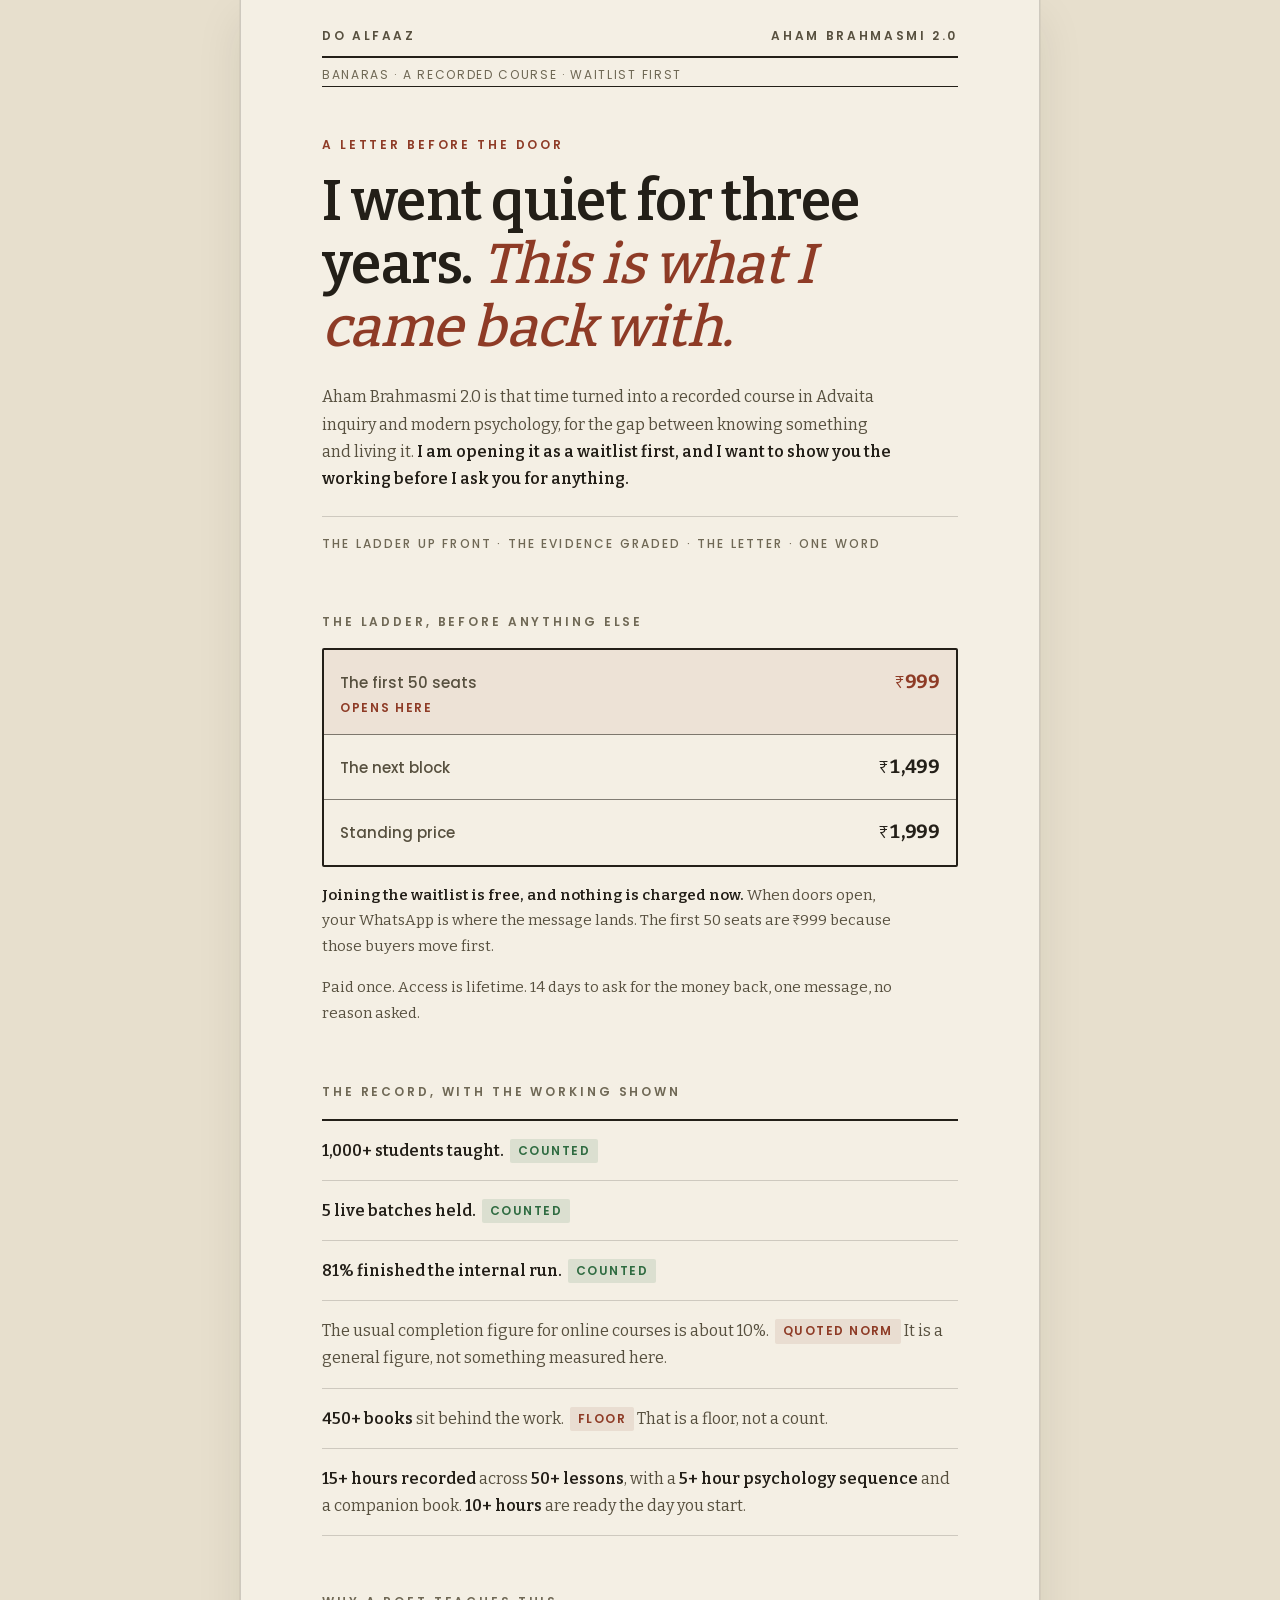
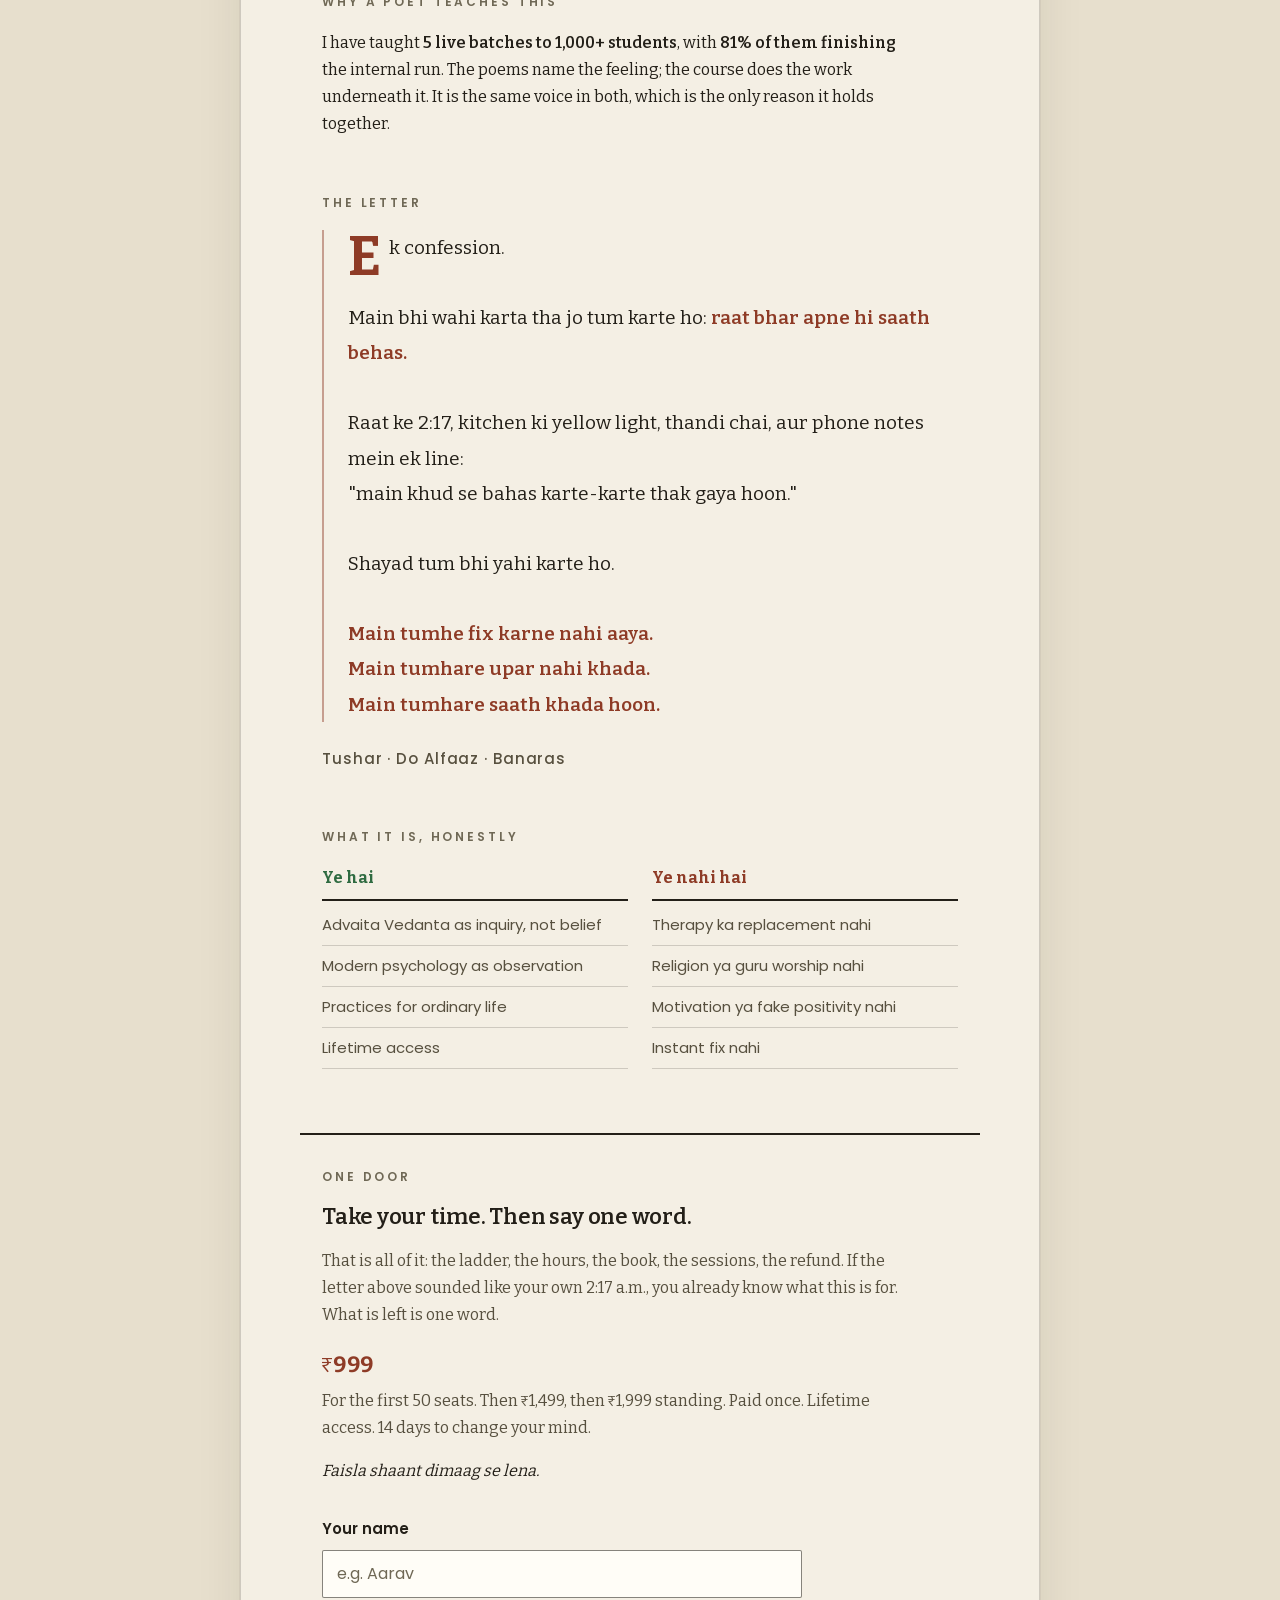
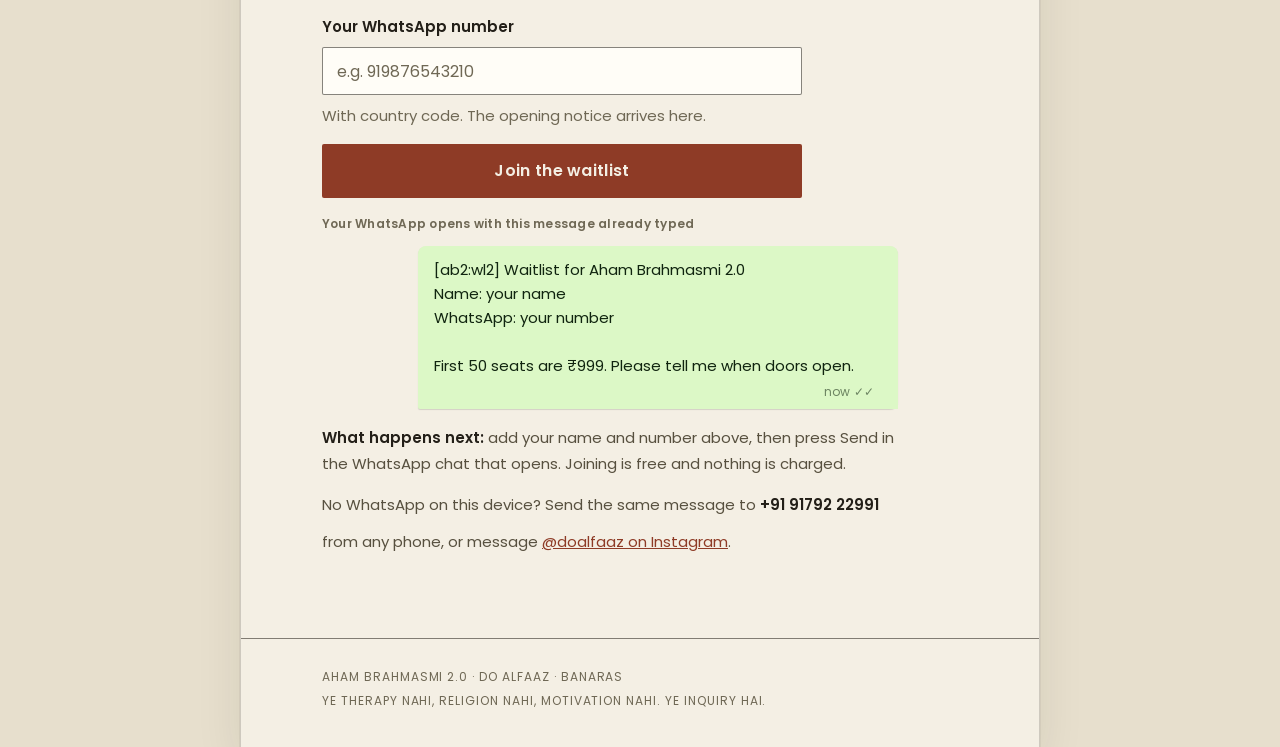
==== commit d7128714: "design(pages): waitlist pages composed for desktop and phone; ₹999 rung says when the doors open Co-" ====
--- a/ab2-waitlist.html
+++ b/ab2-waitlist.html
@@ -40,7 +40,7 @@
   --fs-small: 0.9375rem;
   --fs-body: 1rem;
   --fs-lead: 1.1875rem;
-  --fs-h2: clamp(1.375rem, 1.05rem + 1.7vw, 1.75rem);
+  --fs-h2: clamp(1.1875rem, 1rem + 0.9vw, 1.375rem);
   --fs-h1: clamp(2.25rem, 1.5rem + 4.4vw, 3.5rem);
   --fs-price: clamp(2.5rem, 1.7rem + 4.5vw, 3.75rem);
   /* viewport-fit=cover opts into the notch area, so every surface touching a
@@ -49,6 +49,7 @@
   --safe-bottom: env(safe-area-inset-bottom, 0px);
 }
 *, *::before, *::after { box-sizing: border-box; margin: 0; padding: 0; }
+html { background: #e7dfcd; }
 body {
   background: var(--paper); color: var(--ink);
   font-family: var(--serif); font-size: var(--fs-body); font-weight: 400;
@@ -56,7 +57,17 @@
   -webkit-font-smoothing: antialiased;
 }
 a { color: var(--madder); }
-.wrap { max-width: 640px; margin: 0 auto; padding: 0 22px; }
+.wrap { max-width: 680px; margin: 0 auto; padding: 0 22px; }
+
+/* The page is a sheet of paper. On desktop it sits centred with real margins
+   and a hairline, instead of running the full width of the window. */
+@media (min-width: 760px) {
+  body {
+    max-width: 800px; margin: 0 auto; background: var(--paper);
+    border-left: 1px solid var(--rule); border-right: 1px solid var(--rule);
+    box-shadow: 0 0 0 1px rgba(35,31,24,0.05), 0 18px 44px rgba(35,31,24,0.09);
+  }
+}
 
 /* MASTHEAD: a printed masthead, not an app bar. */
 .masthead { padding-top: calc(26px + var(--safe-top)); }
@@ -73,37 +84,37 @@
 }
 
 /* HERO: the honest fact first, the ask last. */
-.hero { padding: 46px 0 10px; }
+.hero { padding: 48px 0 8px; }
 .hero-kicker {
   font-family: var(--sans); font-size: var(--fs-micro); font-weight: 600;
   letter-spacing: 0.24em; text-transform: uppercase; color: var(--madder);
-  margin-bottom: 20px;
+  margin-bottom: 16px;
 }
 .hero h1 {
   font-size: var(--fs-h1); font-weight: 600; letter-spacing: -0.01em;
-  line-height: 1.12; margin-bottom: 22px;
+  line-height: 1.12; margin-bottom: 24px;
 }
 .hero h1 em { font-style: italic; font-weight: 500; color: var(--madder); }
-.hero-sub { font-size: var(--fs-lead); color: var(--ink2); line-height: 1.65; max-width: 34rem; }
+.hero-sub { font-size: var(--fs-body); color: var(--ink2); line-height: 1.7; max-width: 36rem; }
 .hero-sub strong { color: var(--ink); font-weight: 600; }
 .hero-route {
-  margin-top: 22px; padding-top: 12px; border-top: 1px solid var(--rule);
+  margin-top: 24px; padding-top: 16px; border-top: 1px solid var(--rule);
   font-family: var(--sans); font-size: var(--fs-micro); font-weight: 500;
   letter-spacing: 0.18em; text-transform: uppercase; color: var(--ink3);
   line-height: 1.9;
 }
 
 /* OPENING: the ladder stated up front, before anything is asked. */
-.opening { padding: 44px 0 8px; }
+.opening { padding: 48px 0 8px; }
 .section-label {
   font-family: var(--sans); font-size: var(--fs-micro); font-weight: 600;
   letter-spacing: 0.24em; text-transform: uppercase; color: var(--ink3);
-  margin-bottom: 14px;
+  margin-bottom: 16px;
 }
 .ladder { border: 2px solid var(--ink); border-radius: 2px; }
 .rung {
   display: flex; align-items: baseline; justify-content: space-between; gap: 16px;
-  padding: 16px 18px; border-bottom: 1px solid var(--rule-strong);
+  padding: 16px; border-bottom: 1px solid var(--rule-strong);
 }
 .rung:last-child { border-bottom: 0; }
 .rung-who { font-family: var(--sans); font-size: var(--fs-small); font-weight: 500; color: var(--ink2); }
@@ -111,22 +122,22 @@
   display: block; font-size: var(--fs-micro); font-weight: 600; letter-spacing: 0.14em;
   text-transform: uppercase; color: var(--madder); margin-top: 2px;
 }
-.rung-price { font-size: var(--fs-h2); font-weight: 700; color: var(--ink); letter-spacing: -0.01em; font-variant-numeric: tabular-nums; white-space: nowrap; }
+.rung-price { font-size: var(--fs-lead); font-weight: 700; color: var(--ink); letter-spacing: -0.01em; font-variant-numeric: tabular-nums; white-space: nowrap; }
 .rung.rung-live { background: rgba(142,59,38,0.07); }
 .rung.rung-live .rung-price { color: var(--madder); }
 .ladder-note {
   font-size: var(--fs-small); color: var(--ink2); line-height: 1.7;
-  margin-top: 14px; max-width: 34rem;
+  margin-top: 16px; max-width: 36rem;
 }
 .ladder-note strong { color: var(--ink); font-weight: 600; }
 
 /* EVIDENCE: each claim carries its grade. Nothing is rounded up. */
 .evidence { padding: 48px 0 8px; }
-.evidence-lede { font-size: var(--fs-lead); color: var(--ink2); line-height: 1.7; max-width: 34rem; margin-bottom: 22px; }
+.evidence-lede { font-size: var(--fs-body); color: var(--ink2); line-height: 1.7; max-width: 36rem; margin-bottom: 24px; }
 .evidence-list { list-style: none; border-top: 2px solid var(--ink); }
 .evidence-list li {
   padding: 16px 0; border-bottom: 1px solid var(--rule);
-  color: var(--ink2); line-height: 1.65;
+  color: var(--ink2); line-height: 1.7;
 }
 .evidence-list strong { color: var(--ink); font-weight: 600; }
 .grade {
@@ -137,18 +148,21 @@
 }
 .grade-counted { background: rgba(47,107,65,0.12); color: var(--green); }
 .grade-floor, .grade-quoted { background: rgba(142,59,38,0.1); color: var(--madder); }
-.evidence-foot { font-size: var(--fs-small); color: var(--ink2); font-style: italic; margin-top: 16px; max-width: 34rem; }
+.evidence-foot { font-size: var(--fs-small); color: var(--ink2); font-style: italic; margin-top: 16px; max-width: 36rem; }
 
 /* WHY A POET: the specific paragraph the brief asks for. */
 .why { padding: 48px 0 8px; }
-.why-body { font-size: var(--fs-lead); line-height: 1.7; max-width: 34rem; }
+.why-body { font-size: var(--fs-body); line-height: 1.7; max-width: 36rem; }
 .why-body strong { font-weight: 600; }
 
 /* LETTER: the confession set as an actual letter. */
-.letter { padding: 52px 0 8px; }
+/* The sheet is capped in ch, not rem, so the measure stays in the 60-66
+   character band at every width and the block still reads as a letter. */
+.letter { padding: 48px 0 8px; }
 .letter-body {
-  font-size: var(--fs-lead); line-height: 1.85; white-space: pre-wrap;
-  border-left: 3px solid var(--madder); padding-left: 22px;
+  max-width: 62ch; font-size: var(--fs-lead); line-height: 1.85;
+  white-space: pre-wrap; padding-left: 24px;
+  border-left: 2px solid rgba(142,59,38,0.45);
 }
 .letter-body::first-letter {
   float: left; font-size: 2.9em; font-weight: 700; color: var(--madder);
@@ -156,16 +170,16 @@
 }
 .letter-body .hl { color: var(--madder); font-weight: 600; }
 .letter-sig {
-  margin-top: 18px; font-family: var(--sans); font-size: var(--fs-small);
+  margin-top: 24px; font-family: var(--sans); font-size: var(--fs-small);
   font-weight: 500; letter-spacing: 0.06em; color: var(--ink2);
 }
 
 /* IS / ISN'T */
 .honest { padding: 48px 0 8px; }
-.honest-grid { display: grid; grid-template-columns: 1fr; gap: 28px; }
+.honest-grid { display: grid; grid-template-columns: 1fr; gap: 24px; }
 @media (min-width: 600px) { .honest-grid { grid-template-columns: 1fr 1fr; } }
 .honest-col h3 {
-  font-size: 1.0625rem; font-weight: 700; padding-bottom: 8px;
+  font-size: var(--fs-body); font-weight: 700; padding-bottom: 8px;
   border-bottom: 2px solid var(--ink); margin-bottom: 4px;
 }
 .honest-col.is h3 { color: var(--green); }
@@ -173,41 +187,51 @@
 .honest-col ul { list-style: none; }
 .honest-col li {
   font-family: var(--sans); font-size: var(--fs-small); color: var(--ink2);
-  padding: 8px 0; border-bottom: 1px solid var(--rule); line-height: 1.55;
+  padding: 8px 0; border-bottom: 1px solid var(--rule); line-height: 1.6;
 }
 
 /* THE DOOR: one action, the ladder, and what happens next. */
 .door { padding: 56px 0 calc(72px + var(--safe-bottom)); }
-.door-rule { border-top: 2px solid var(--ink); padding-top: 30px; }
-.door h2 { font-size: var(--fs-h2); font-weight: 600; letter-spacing: -0.01em; line-height: 1.25; margin-bottom: 14px; }
-.door-lead { font-size: var(--fs-lead); color: var(--ink2); line-height: 1.65; margin-bottom: 22px; max-width: 34rem; }
-.door-price { font-size: var(--fs-price); font-weight: 700; color: var(--madder); letter-spacing: -0.02em; line-height: 1.1; margin-bottom: 8px; font-variant-numeric: tabular-nums; }
-.door-facts { color: var(--ink2); margin-bottom: 10px; max-width: 34rem; line-height: 1.65; }
+.door-rule { border-top: 2px solid var(--ink); padding-top: 32px; }
+.door h2 { font-size: var(--fs-h2); font-weight: 600; letter-spacing: -0.01em; line-height: 1.25; margin-bottom: 16px; max-width: 30rem; }
+.door-lead { font-size: var(--fs-body); color: var(--ink2); line-height: 1.7; margin-bottom: 24px; max-width: 36rem; }
+.door-price {
+  font-size: var(--fs-h2); font-weight: 700; color: var(--madder);
+  letter-spacing: -0.01em; line-height: 1.2; margin-bottom: 8px;
+  font-variant-numeric: tabular-nums;
+}
+.door-facts { color: var(--ink2); margin-bottom: 16px; max-width: 36rem; line-height: 1.7; }
 .door-note {
-  font-size: var(--fs-lead); font-style: italic; color: var(--ink);
-  margin: 18px 0 26px;
+  font-size: var(--fs-body); font-style: italic; color: var(--ink);
+  margin: 16px 0 32px;
 }
 
 /* FORM */
-.capture-form { display: grid; gap: 16px; margin-bottom: 18px; max-width: 30rem; }
-.field { display: grid; gap: 6px; }
+.capture-form { display: grid; gap: 16px; margin-bottom: 16px; max-width: 30rem; }
+.field { display: grid; gap: 8px; }
 .field-label { font-family: var(--sans); font-size: var(--fs-small); font-weight: 600; color: var(--ink); }
 .field input {
-  width: 100%; min-height: 52px; padding: 0 14px;
-  background: #fffdf7; color: var(--ink); border: 1.5px solid rgba(35,31,24,0.45);
-  border-radius: 2px; font-family: var(--sans); font-size: 1rem; font-weight: 400;
+  width: 100%; min-height: 48px; padding: 0 14px;
+  background: #fffdf7; color: var(--ink); border: 1.5px solid var(--rule-strong);
+  border-radius: 2px; font-family: var(--sans); font-size: var(--fs-body); font-weight: 400;
 }
 .field input::placeholder { color: var(--ink3); }
-.field input:focus-visible { outline: 3px solid var(--madder); outline-offset: 2px; border-color: var(--madder); }
-.field input[aria-invalid="true"] { border-color: var(--madder-deep); }
-.field-hint { font-family: var(--sans); font-size: var(--fs-micro); color: var(--ink3); line-height: 1.5; }
+.field input:focus-visible {
+  outline: 2px solid transparent; outline-offset: 2px;
+  border-color: var(--madder); box-shadow: 0 0 0 3px rgba(142,59,38,0.28);
+}
+.field input[aria-invalid="true"] { border-color: var(--madder-deep); box-shadow: 0 0 0 1px var(--madder-deep); }
+.field-hint { font-family: var(--sans); font-size: var(--fs-small); color: var(--ink3); line-height: 1.5; }
 .field-err { font-family: var(--sans); font-size: var(--fs-small); font-weight: 500; color: var(--madder-deep); line-height: 1.5; }
+/* Empty error and hint nodes must never hold open a gap in the 8px rhythm. */
+.field-err:empty, .field-hint:empty { display: none; }
+.field-err:not(:empty), .field-hint:not(:empty) { margin-top: 2px; }
 
 .cta {
   display: inline-flex; align-items: center; justify-content: center; gap: 10px;
   min-height: 54px; padding: 0 30px; width: 100%;
   background: var(--madder); color: var(--paper);
-  font-family: var(--sans); font-size: 1rem; font-weight: 600;
+  font-family: var(--sans); font-size: var(--fs-body); font-weight: 600;
   letter-spacing: 0.02em; text-decoration: none; border: 0; border-radius: 2px;
   cursor: pointer; transition: background 0.15s ease;
 }
@@ -219,6 +243,7 @@
 .cta:hover { background: var(--madder-deep); }
 .cta:active { background: var(--madder-deep); }
 .cta:focus-visible { outline: 3px solid var(--ink); outline-offset: 3px; }
+.wl-retry:focus-visible { outline: 3px solid var(--madder); outline-offset: 2px; }
 .cta[disabled] { opacity: 0.75; cursor: progress; }
 .btn-spin {
   width: 16px; height: 16px; border-radius: 50%;
@@ -229,45 +254,49 @@
 @keyframes spin { to { transform: rotate(360deg); } }
 
 /* WHATSAPP BUBBLE PREVIEW: the exact message, shown before the tap. */
-.bubble-wrap { margin-top: 18px; max-width: 34rem; }
+.bubble-wrap { margin-top: 16px; max-width: 36rem; }
 .bubble-label {
   font-family: var(--sans); font-size: var(--fs-micro); font-weight: 600;
-  letter-spacing: 0.14em; text-transform: uppercase; color: var(--ink3);
-  margin-bottom: 10px;
+  letter-spacing: 0.02em; color: var(--ink3);
+  margin-bottom: 12px;
 }
 /* Outgoing-right, so the preview reads as the message about to be sent. */
 .wa-bubble {
   display: block; position: relative; background: #dcf8c6; color: #10240f;
-  border-radius: 10px 10px 2px 10px; padding: 12px 14px 8px;
+  border-radius: 8px 8px 8px 2px; padding: 12px 16px 8px;
   font-family: var(--sans); font-size: var(--fs-small); line-height: 1.6;
   white-space: pre-wrap; word-break: break-word;
   box-shadow: 0 1px 1px rgba(35,31,24,0.15);
-  margin-left: auto; max-width: 34rem;
-}
+  margin-left: auto; max-width: min(100%, 30rem);
+}
+/* Tail sits inside the lower-right corner of its own box: the flat corner
+   and the wedge overlap by the padding, so the shape never bleeds outside. */
 .wa-bubble::after {
-  content: ""; position: absolute; right: -8px; bottom: 0;
-  width: 10px; height: 14px; background: #dcf8c6;
-  clip-path: polygon(0 0, 0 100%, 100% 100%);
+  content: ""; position: absolute; right: 0; bottom: 0;
+  border-width: 0 0 14px 14px; border-style: solid;
+  border-color: transparent transparent #dcf8c6 transparent;
 }
 .wa-bubble .wa-msg { display: block; }
 .wa-stamp {
   display: block; text-align: right; font-family: var(--sans);
   font-size: var(--fs-micro); color: rgba(16,36,15,0.55);
-  letter-spacing: 0.02em; margin-top: 4px;
+  letter-spacing: 0.02em; margin-top: 4px; padding-right: 8px;
 }
 .next-step {
   font-family: var(--sans); font-size: var(--fs-small); color: var(--ink2);
-  line-height: 1.65; margin-top: 12px; max-width: 34rem;
-}
+  line-height: 1.7; margin-top: 16px; max-width: 36rem;
+}
+.next-step a { display: inline-flex; align-items: center; min-height: 48px; }
+.next-step a:focus-visible { outline: 3px solid var(--madder); outline-offset: 2px; }
 .next-step strong { color: var(--ink); font-weight: 600; }
 .cta-fallback { margin-top: 18px; }
 .wl-status { font-family: var(--sans); font-size: var(--fs-small); color: var(--ink2); margin-top: 12px; }
 .wl-success {
   margin-top: 16px; padding: 16px; border: 1.5px solid var(--green);
-  border-radius: 2px; background: rgba(47,107,65,0.07); max-width: 34rem;
+  border-radius: 2px; background: rgba(47,107,65,0.07); max-width: 36rem;
 }
 .wl-success-title { font-weight: 600; color: var(--ink); margin-bottom: 6px; }
-.wl-success p { font-family: var(--sans); font-size: var(--fs-small); color: var(--ink2); line-height: 1.65; }
+.wl-success p { font-family: var(--sans); font-size: var(--fs-small); color: var(--ink2); line-height: 1.7; }
 .wl-retry { display: inline-flex; align-items: center; min-height: 48px; font-family: var(--sans); font-size: var(--fs-small); font-weight: 600; margin-top: 6px; }
 
 footer {
@@ -335,7 +364,7 @@
         <span class="rung-price">₹1,999</span>
       </div>
     </div>
-    <p class="ladder-note"><strong>Joining the waitlist is free, and nothing is charged now.</strong> When doors open, your WhatsApp is where the message lands. The first 50 seats are ₹999 because those buyers move first. After that the price steps up to ₹1,499, then ₹1,999 standing. It rises as blocks fill; it does not fall.</p>
+    <p class="ladder-note"><strong>Joining the waitlist is free, and nothing is charged now.</strong> When doors open, your WhatsApp is where the message lands. The first 50 seats are ₹999 because those buyers move first.</p>
     <p class="ladder-note">Paid once. Access is lifetime. 14 days to ask for the money back, one message, no reason asked.</p>
   </div>
 </section>
@@ -359,7 +388,7 @@
 <section class="why" aria-labelledby="whyLabel">
   <div class="wrap">
     <h2 class="section-label" id="whyLabel">Why a poet teaches this</h2>
-    <p class="why-body">I write poetry to a quarter of a million readers, and I have taught <strong>5 live batches to 1,000+ students</strong>, with <strong>81% of them finishing</strong> the internal run. The poems name the feeling; the course does the work underneath it. It is the same voice in both, which is the only reason it holds together.</p>
+    <p class="why-body">I have taught <strong>5 live batches to 1,000+ students</strong>, with <strong>81% of them finishing</strong> the internal run. The poems name the feeling; the course does the work underneath it. It is the same voice in both, which is the only reason it holds together.</p>
   </div>
 </section>
 
@@ -444,7 +473,7 @@
 WhatsApp: your number
 
 First 50 seats are ₹999. Please tell me when doors open.</span><span class="wa-stamp" aria-hidden="true">now ✓✓</span></p>
-      <p class="next-step" id="wlNext"><strong>What happens next:</strong> add your name and number above, then press Send in the WhatsApp chat that opens. Joining is free and nothing is charged. You are told when the doors open.</p>
+      <p class="next-step" id="wlNext"><strong>What happens next:</strong> add your name and number above, then press Send in the WhatsApp chat that opens. Joining is free and nothing is charged.</p>
     </div>
 
     <p class="wl-status" id="wlStatus" role="status"></p>
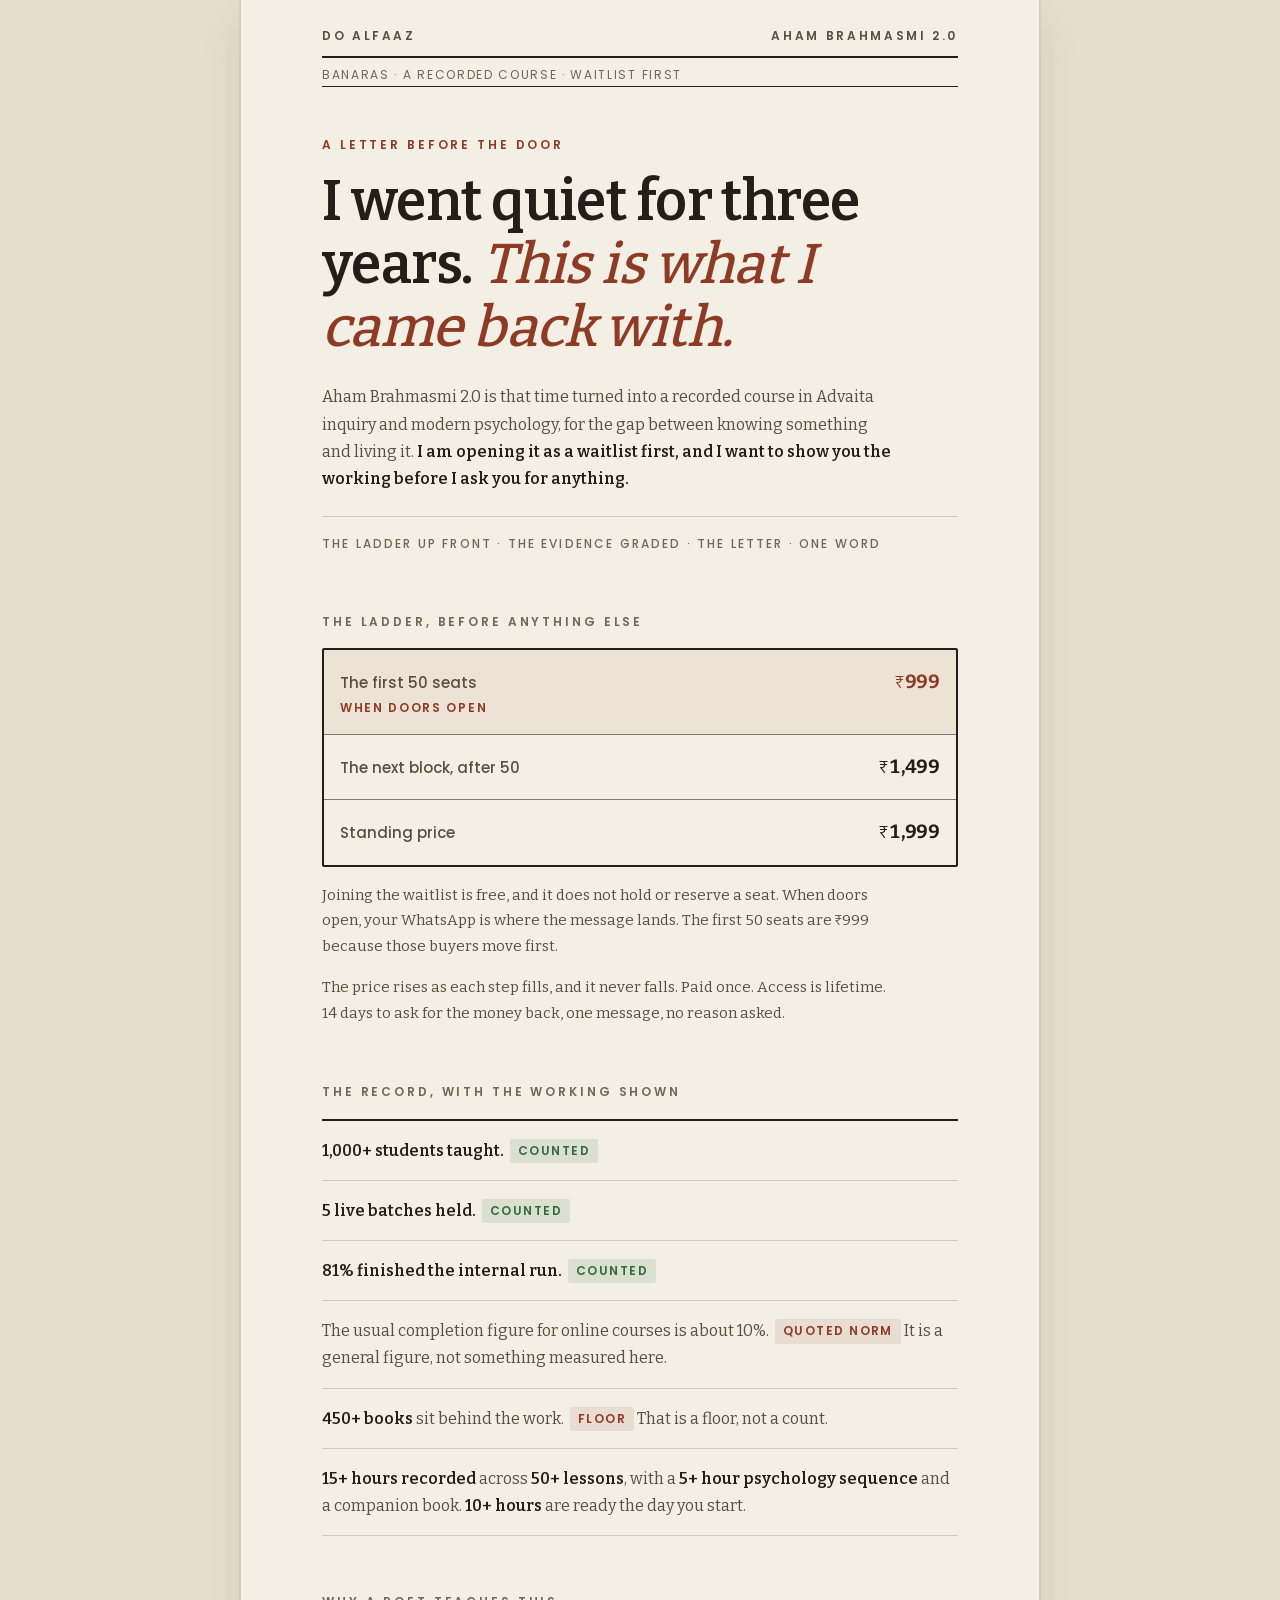
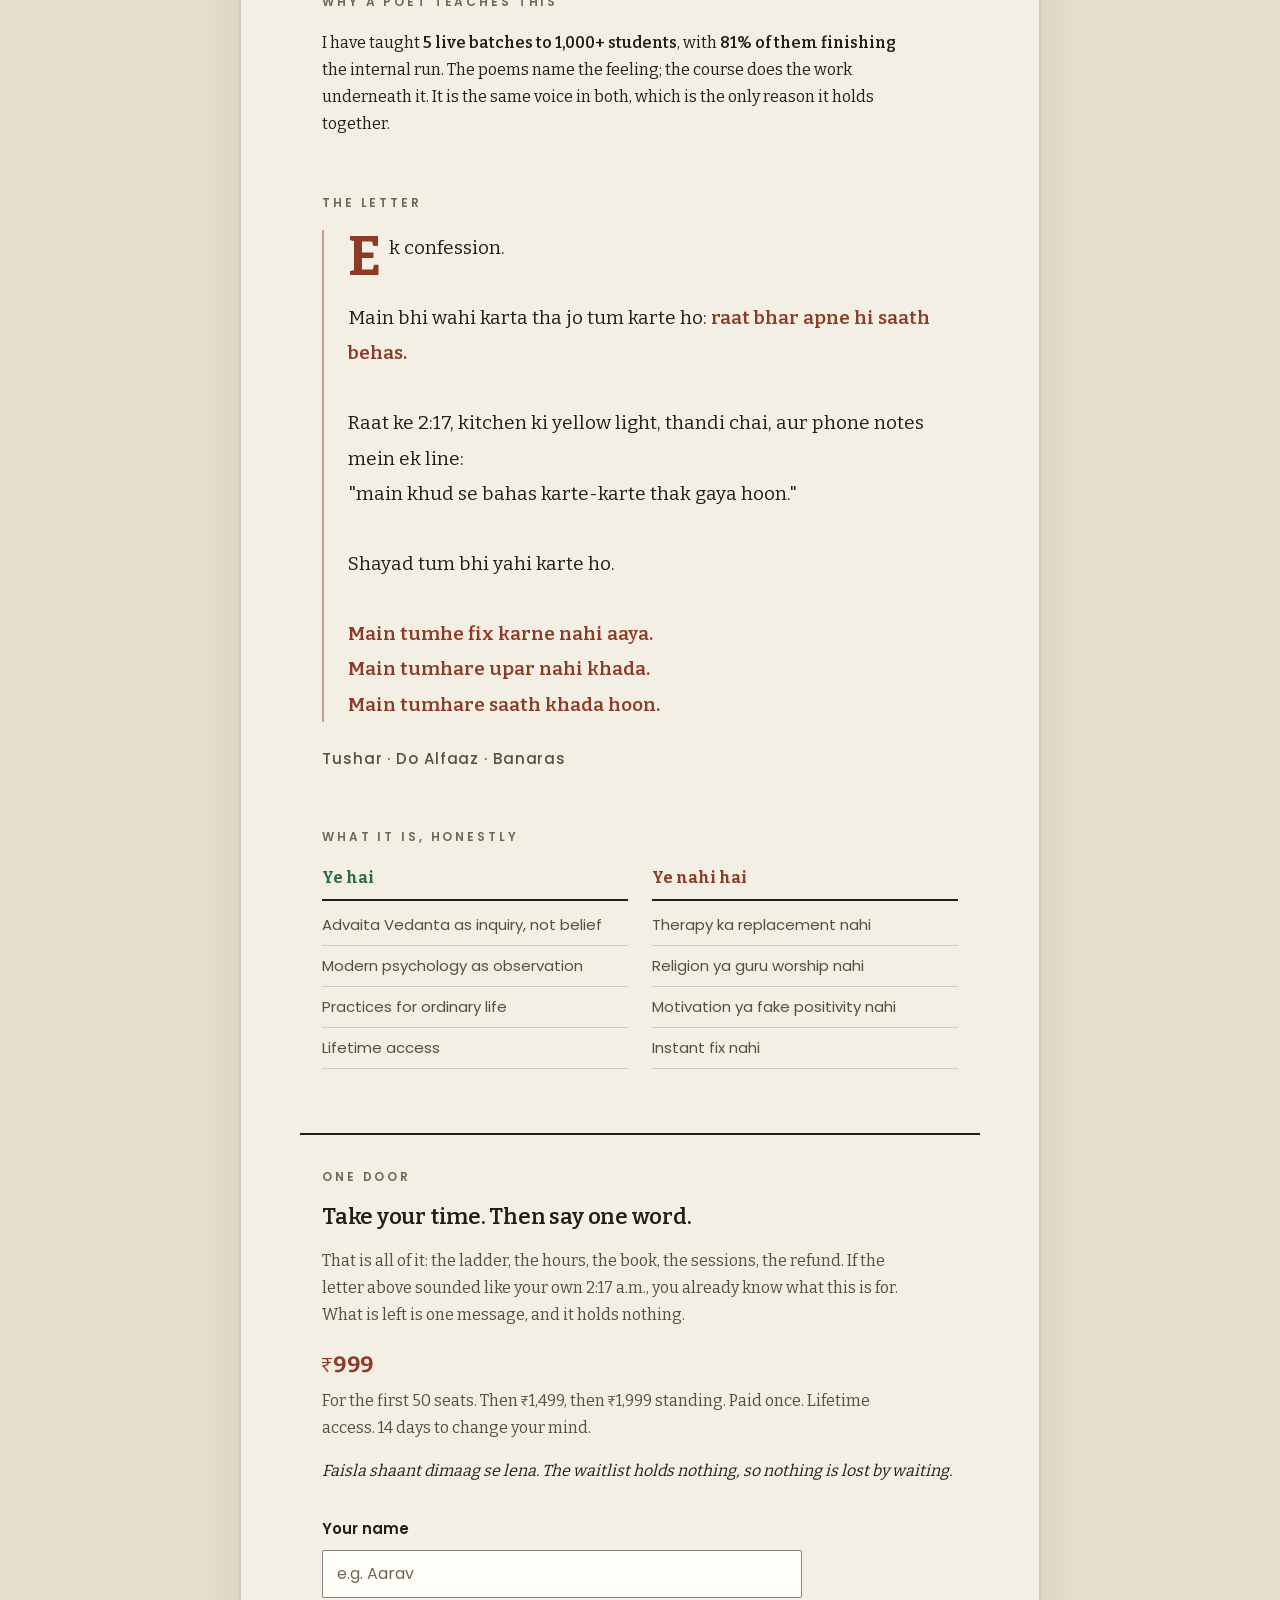
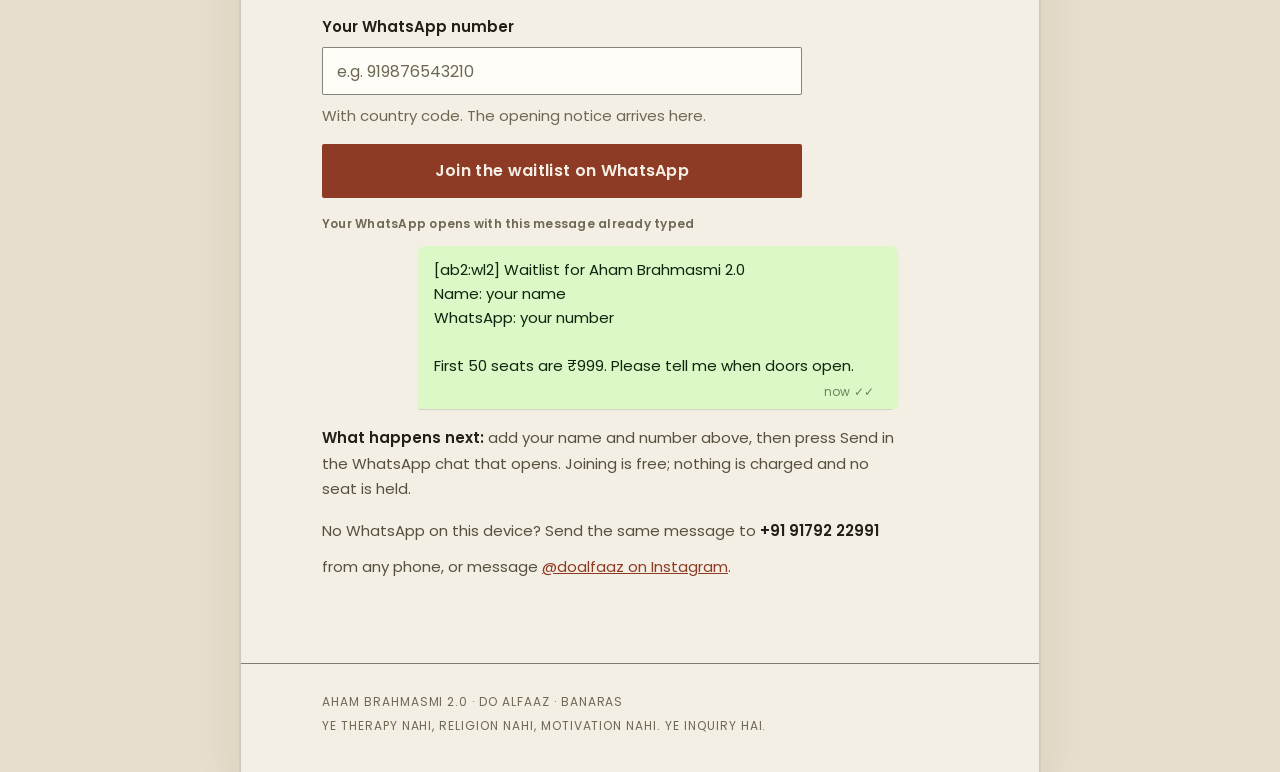
==== commit 12200de2: "copy(pages): waitlist CTAs say WhatsApp, no seat is held, success says press Send Co-Authored-By: Cl" ====
--- a/ab2-waitlist.html
+++ b/ab2-waitlist.html
@@ -236,10 +236,11 @@
   cursor: pointer; transition: background 0.15s ease;
 }
 .cta > span { white-space: nowrap; }
-/* The idle and busy labels are the only contents, so a 320px viewport must
-   hold either one on a single line inside the button's full-width box. */
+/* The idle and busy labels are the only contents. On the widest labels the
+   box holds them on one line; at 320px the label is allowed to wrap so the
+   54px touch height is never traded for a single line. */
 #wlBtn { overflow: hidden; }
-#wlBtnLabel { max-width: 100%; overflow: hidden; text-overflow: ellipsis; }
+#wlBtnLabel { max-width: 100%; }
 .cta:hover { background: var(--madder-deep); }
 .cta:active { background: var(--madder-deep); }
 .cta:focus-visible { outline: 3px solid var(--ink); outline-offset: 3px; }
@@ -314,6 +315,10 @@
   /* Keep the full 54px touch target; buy the label its room from padding
      and tracking, which is what pushes "Opening WhatsApp…" onto two lines. */
   .cta { padding: 0 14px; letter-spacing: 0; font-size: var(--fs-small); }
+  /* At 320px the fuller CTA label is allowed to wrap rather than shrink the
+     touch target, and the anchor variant gets the same treatment. */
+  .cta, .cta > span { white-space: normal; }
+  .cta { min-height: 54px; }
 }
 
 @media (prefers-reduced-motion: reduce) {
@@ -352,11 +357,11 @@
     <h2 class="section-label" id="ladderLabel">The ladder, before anything else</h2>
     <div class="ladder" role="list">
       <div class="rung rung-live" id="rung1" role="listitem">
-        <span class="rung-who">The first 50 seats<span class="rung-tag">opens here</span></span>
+        <span class="rung-who">The first 50 seats<span class="rung-tag">when doors open</span></span>
         <span class="rung-price">₹999</span>
       </div>
       <div class="rung" id="rung2" role="listitem">
-        <span class="rung-who">The next block</span>
+        <span class="rung-who">The next block, after 50</span>
         <span class="rung-price">₹1,499</span>
       </div>
       <div class="rung" id="rung3" role="listitem">
@@ -364,8 +369,8 @@
         <span class="rung-price">₹1,999</span>
       </div>
     </div>
-    <p class="ladder-note"><strong>Joining the waitlist is free, and nothing is charged now.</strong> When doors open, your WhatsApp is where the message lands. The first 50 seats are ₹999 because those buyers move first.</p>
-    <p class="ladder-note">Paid once. Access is lifetime. 14 days to ask for the money back, one message, no reason asked.</p>
+    <p class="ladder-note">Joining the waitlist is free, and it does not hold or reserve a seat. When doors open, your WhatsApp is where the message lands. The first 50 seats are ₹999 because those buyers move first.</p>
+    <p class="ladder-note">The price rises as each step fills, and it never falls. Paid once. Access is lifetime. 14 days to ask for the money back, one message, no reason asked.</p>
   </div>
 </section>
 
@@ -444,10 +449,10 @@
   <div class="wrap door-rule">
     <p class="section-label">One door</p>
     <h2 id="doorTitle">Take your time. Then say one word.</h2>
-    <p class="door-lead">That is all of it: the ladder, the hours, the book, the sessions, the refund. If the letter above sounded like your own 2:17 a.m., you already know what this is for. What is left is one word.</p>
+    <p class="door-lead">That is all of it: the ladder, the hours, the book, the sessions, the refund. If the letter above sounded like your own 2:17 a.m., you already know what this is for. What is left is one message, and it holds nothing.</p>
     <p class="door-price">₹999</p>
     <p class="door-facts">For the first 50 seats. Then ₹1,499, then ₹1,999 standing. Paid once. Lifetime access. 14 days to change your mind.</p>
-    <p class="door-note">Faisla shaant dimaag se lena.</p>
+    <p class="door-note">Faisla shaant dimaag se lena. The waitlist holds nothing, so nothing is lost by waiting.</p>
 
     <form class="capture-form" id="wlForm" autocomplete="on" novalidate>
       <div class="field">
@@ -461,10 +466,10 @@
         <p class="field-hint" id="wlNumHint">With country code. The opening notice arrives here.</p>
         <p class="field-err" id="wlNumErr" role="alert"></p>
       </div>
-      <button type="submit" class="cta" id="wlBtn"><span class="btn-spin" aria-hidden="true"></span><span id="wlBtnLabel">Join the waitlist</span></button>
+      <button type="submit" class="cta" id="wlBtn"><span class="btn-spin" aria-hidden="true"></span><span id="wlBtnLabel">Join the waitlist on WhatsApp</span></button>
     </form>
 
-    <p class="cta-fallback" id="wlFallback"><a class="cta" href="https://wa.me/919179222991?text=%5Bab2%3Awl2%5D%20Waitlist%20for%20Aham%20Brahmasmi%202.0%0AName%3A%20(your%20name)%0AWhatsApp%3A%20(your%20number)%0A%0AFirst%2050%20seats%20are%20%E2%82%B9999.%20Please%20tell%20me%20when%20doors%20open." id="wlFallbackLink">Join the waitlist</a></p>
+    <p class="cta-fallback" id="wlFallback"><a class="cta" href="https://wa.me/919179222991?text=%5Bab2%3Awl2%5D%20Waitlist%20for%20Aham%20Brahmasmi%202.0%0AName%3A%20(your%20name)%0AWhatsApp%3A%20(your%20number)%0A%0AFirst%2050%20seats%20are%20%E2%82%B9999.%20Please%20tell%20me%20when%20doors%20open." id="wlFallbackLink">Join the waitlist on WhatsApp</a></p>
 
     <div class="bubble-wrap">
       <p class="bubble-label" id="bubbleLabel">Your WhatsApp opens with this message already typed</p>
@@ -473,14 +478,14 @@
 WhatsApp: your number
 
 First 50 seats are ₹999. Please tell me when doors open.</span><span class="wa-stamp" aria-hidden="true">now ✓✓</span></p>
-      <p class="next-step" id="wlNext"><strong>What happens next:</strong> add your name and number above, then press Send in the WhatsApp chat that opens. Joining is free and nothing is charged.</p>
+      <p class="next-step" id="wlNext"><strong>What happens next:</strong> add your name and number above, then press Send in the WhatsApp chat that opens. Joining is free; nothing is charged and no seat is held.</p>
     </div>
 
     <p class="wl-status" id="wlStatus" role="status"></p>
     <div class="wl-success" id="wlDone" hidden>
-      <p class="wl-success-title">Your message is ready in WhatsApp.</p>
+      <p class="wl-success-title">Press Send in WhatsApp.</p>
       <p id="wlDoneMsg" role="status"></p>
-      <p>Nothing was sent from this page.</p>
+      <p>Nothing was sent from this page. You are on the list once you press Send there.</p>
       <a href="#" class="wl-retry" id="wlRetry">WhatsApp did not open? Tap to try again</a>
     </div>
 
